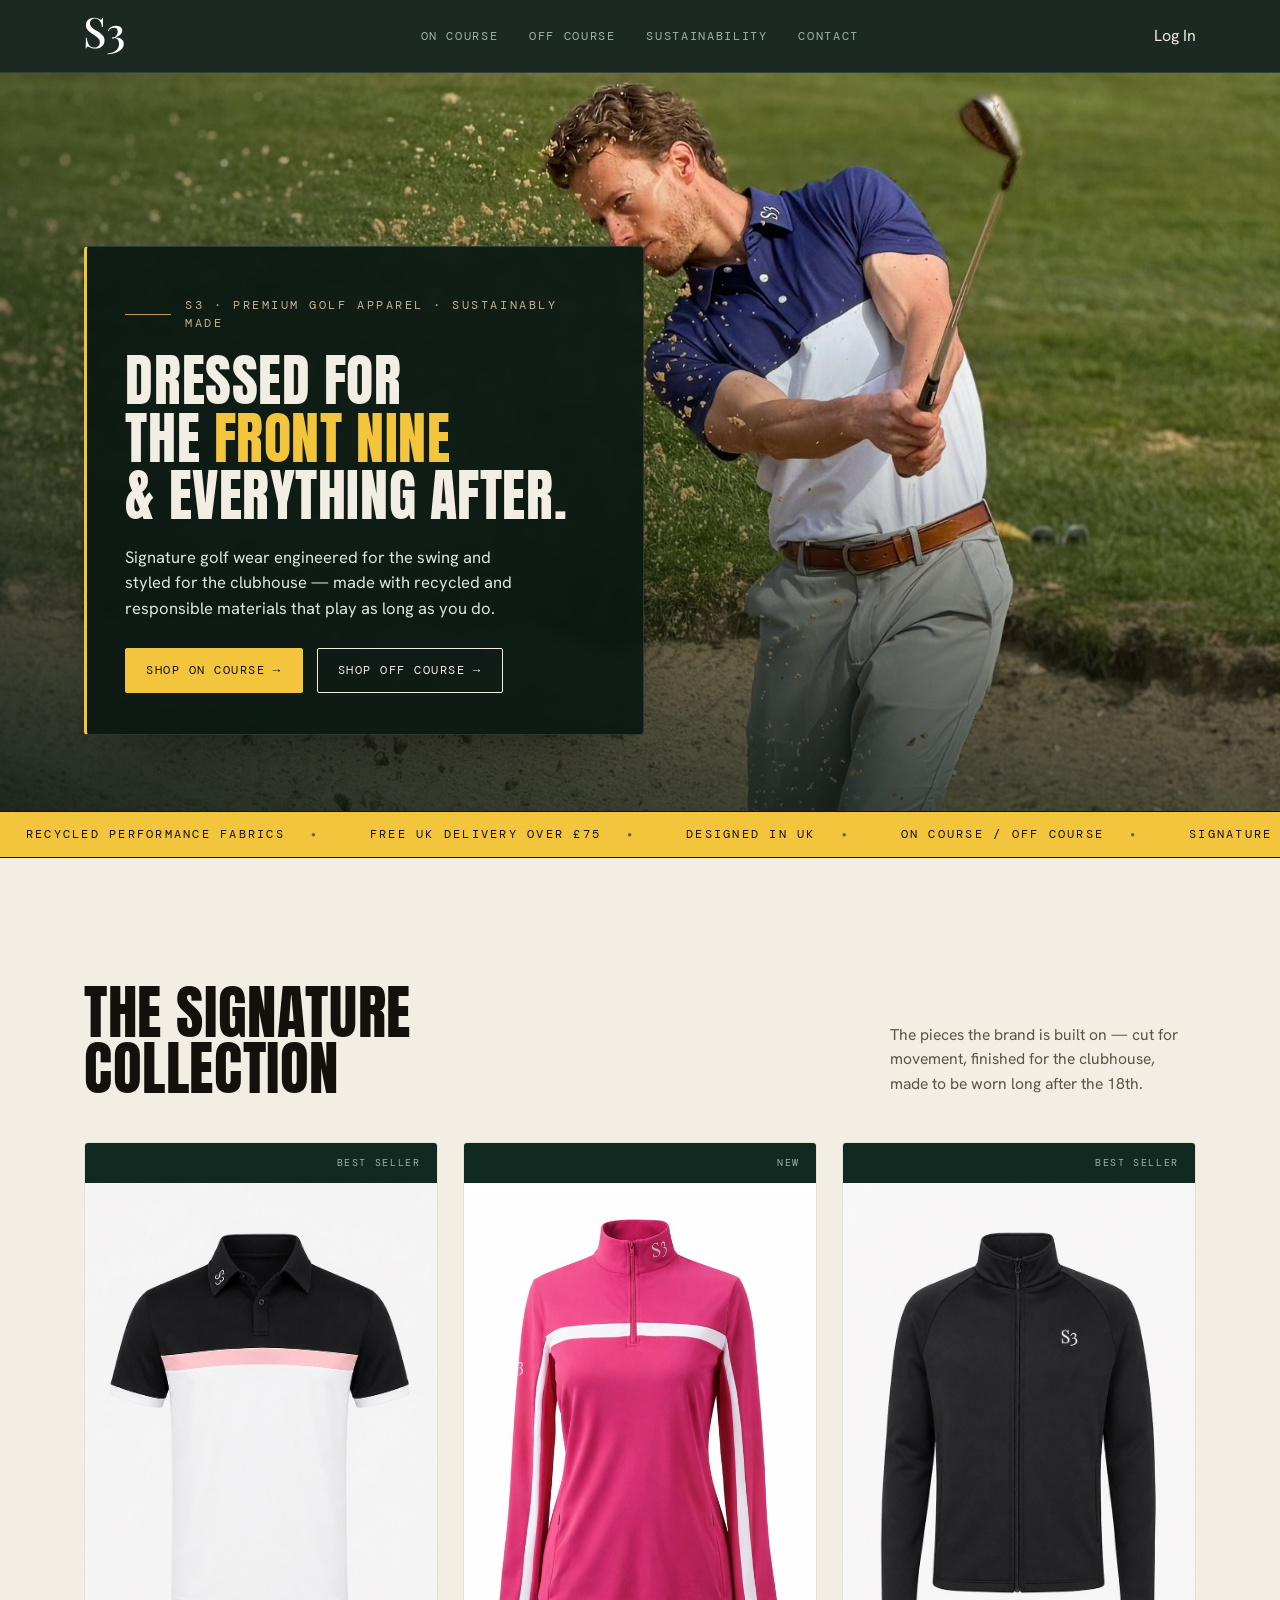
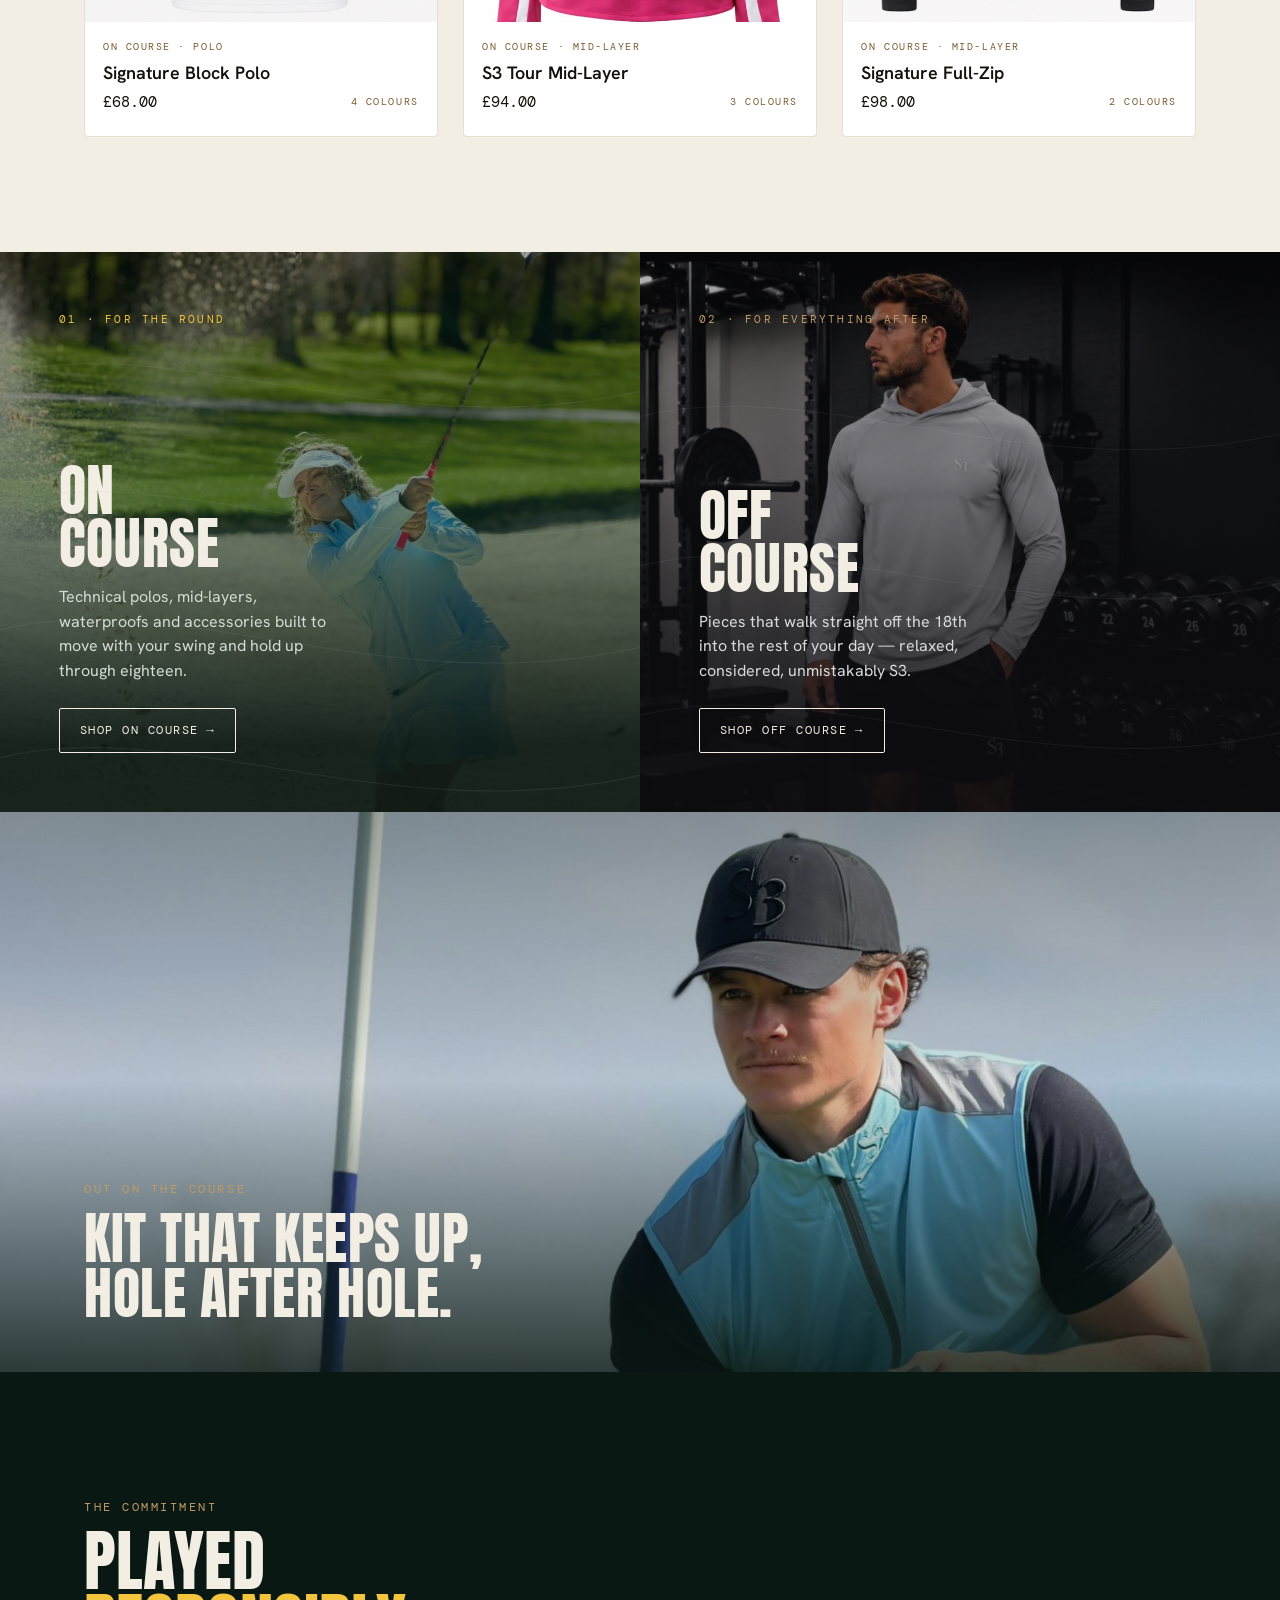
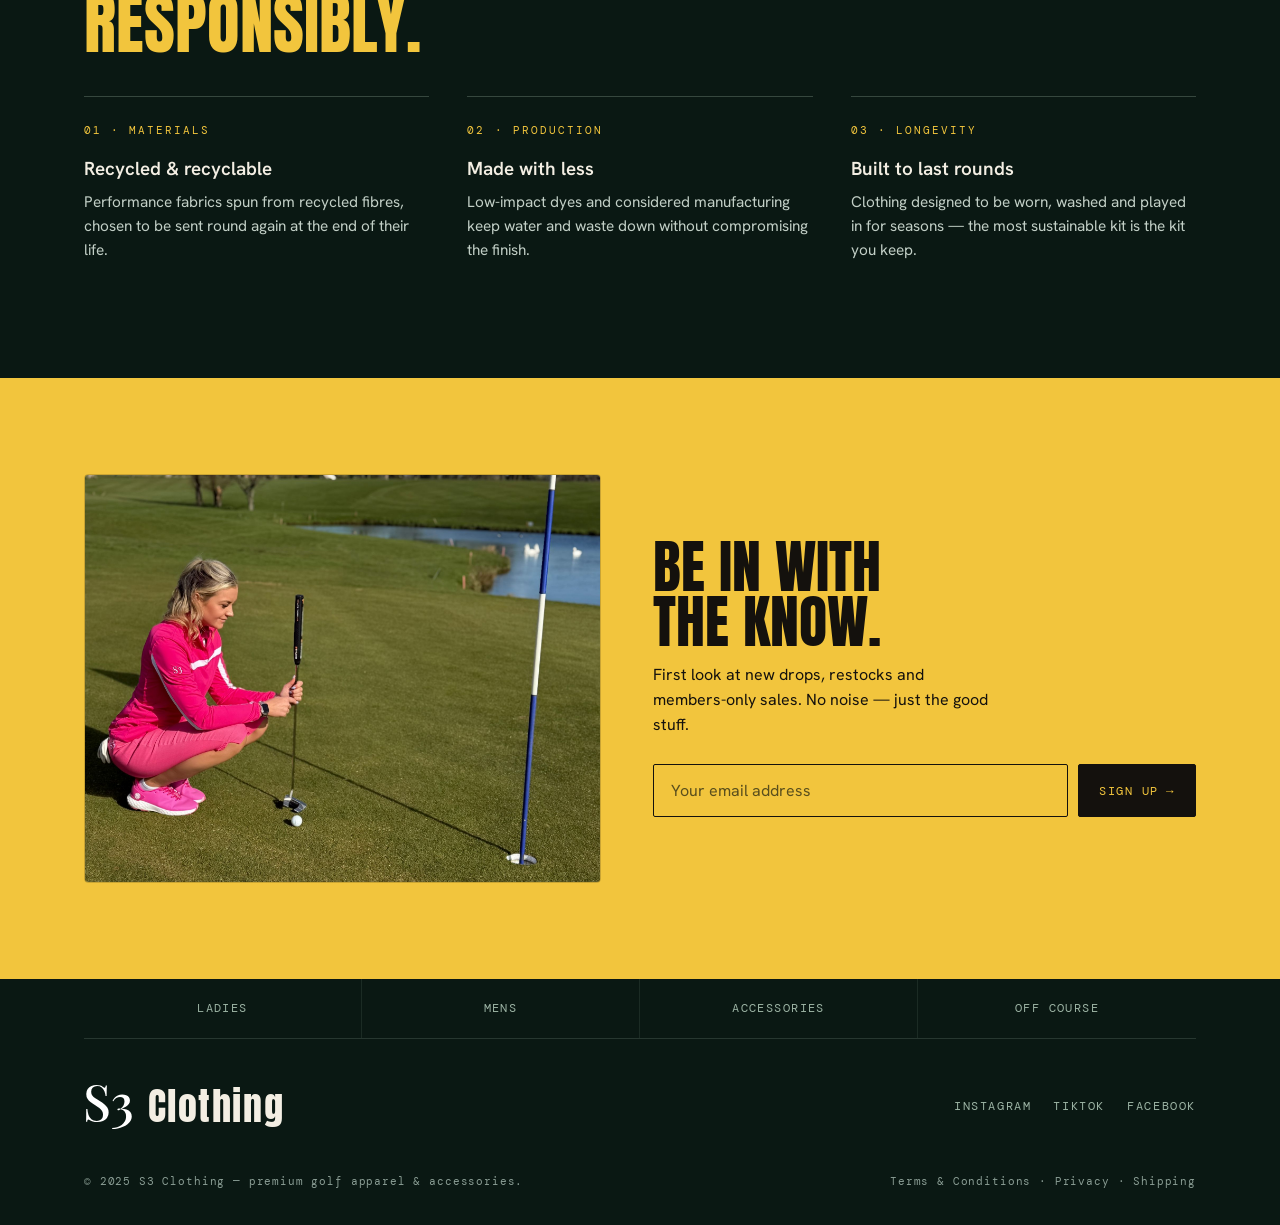
==== index.html @ 09ed32b2 "Footer: remove scorecard labels, keep nav links uniform Co-Authored-By: Claude Opus 4.8 (1M context)" ====
<!doctype html>
<html lang="en">
  <head>
    <meta charset="UTF-8" />
    <meta name="viewport" content="width=device-width, initial-scale=1.0" />
    <meta name="robots" content="noindex, nofollow" /><!-- preview build — keep out of search results -->
    <title>
      S3 Clothing — Golf apparel for the front nine and everything after
    </title>
    <meta
      name="description"
      content="S3 Clothing: premium, sustainably made golf apparel and accessories. Engineered for the swing, styled for the clubhouse."
    />
    <link rel="preconnect" href="https://fonts.googleapis.com" />
    <link rel="preconnect" href="https://fonts.gstatic.com" crossorigin />
    <link
      href="https://fonts.googleapis.com/css2?family=Anton&family=Hanken+Grotesk:ital,wght@0,400;0,500;0,600;0,700;1,400&family=DM+Mono:wght@400;500&display=swap"
      rel="stylesheet"
    />
    <style>
      :root {
        --pine: #102a22;
        --pine-900: #0a1813;
        --pine-700: #16382d;
        --bone: #f3eee3;
        --bone-d: #e7dfcd;
        --sand: #c29a63;
        --sand-d: #a87f4c;
        --sand-text: #7a5a30; /* AA-legible brown for small text on light backgrounds */
        --flag: #f2c53d;
        --ink: #14110d;
        --sage: #9cb3a4;

        --maxw: 1240px;
        --gut: clamp(20px, 5vw, 72px);

        --f-display: "Anton", system-ui, sans-serif;
        --f-body: "Hanken Grotesk", system-ui, sans-serif;
        --f-mono: "DM Mono", ui-monospace, monospace;
      }

      * {
        box-sizing: border-box;
      }
      html {
        scroll-behavior: smooth;
      }
      body {
        margin: 0;
        font-family: var(--f-body);
        background: var(--bone);
        color: var(--ink);
        -webkit-font-smoothing: antialiased;
        line-height: 1.55;
      }
      a {
        color: inherit;
        text-decoration: none;
      }
      img {
        max-width: 100%;
        display: block;
      }
      h1,
      h2,
      h3 {
        margin: 0;
        font-weight: 400;
      }

      .wrap {
        max-width: var(--maxw);
        margin-inline: auto;
        padding-inline: var(--gut);
      }

      .eyebrow {
        font-family: var(--f-mono);
        font-size: 0.72rem;
        letter-spacing: 0.22em;
        text-transform: uppercase;
      }

      /* ---- buttons ---- */
      .btn {
        display: inline-flex;
        align-items: center;
        gap: 0.6em;
        font-family: var(--f-mono);
        font-size: 0.78rem;
        letter-spacing: 0.12em;
        text-transform: uppercase;
        padding: 0.95em 1.6em;
        border: 1.5px solid currentColor;
        border-radius: 2px;
        transition:
          transform 0.25s ease,
          background 0.25s ease,
          color 0.25s ease;
        cursor: pointer;
        background: transparent;
      }
      .btn .arw {
        transition: transform 0.25s ease;
      }
      .btn:hover .arw {
        transform: translateX(4px);
      }
      .btn-solid {
        background: var(--flag);
        color: var(--ink);
        border-color: var(--flag);
      }
      .btn-solid:hover {
        transform: translateY(-2px);
        background: #ffd450;
      }
      .btn-line:hover {
        transform: translateY(-2px);
        background: var(--bone);
        color: var(--pine);
      }
      .btn-line-d:hover {
        transform: translateY(-2px);
        background: var(--ink);
        color: var(--bone);
      }

      :focus-visible {
        outline: 2px solid var(--flag);
        outline-offset: 3px;
      }

      /* ================= NAV ================= */
      header.nav {
        position: sticky;
        top: 0;
        z-index: 50;
        background: rgba(10, 24, 19, 0.92);
        backdrop-filter: blur(8px);
        border-bottom: 1px solid rgba(156, 179, 164, 0.18);
        color: var(--bone);
      }
      .nav-inner {
        display: flex;
        align-items: center;
        justify-content: space-between;
        height: 72px;
      }
      .brand {
        display: inline-flex;
        align-items: center;
        line-height: 1;
      }
      /* S3 logo mark — both glyphs share one colour via currentColor */
      .brand-logo {
        height: 40px;
        width: auto;
        display: block;
        color: #fff;
      }
      .nav-links {
        display: flex;
        align-items: center;
        gap: clamp(18px, 2.4vw, 38px);
      }
      .nav-links a {
        font-family: var(--f-mono);
        font-size: 0.74rem;
        letter-spacing: 0.14em;
        text-transform: uppercase;
        color: var(--sage);
        transition: color 0.2s ease;
        position: relative;
        padding-block: 4px;
      }
      .nav-links a:hover {
        color: var(--bone);
      }
      .nav-links a::after {
        content: "";
        position: absolute;
        left: 0;
        bottom: -2px;
        height: 1.5px;
        width: 0;
        background: var(--flag);
        transition: width 0.25s ease;
      }
      .nav-links a:hover::after {
        width: 100%;
      }
      .nav-cta {
        color: var(--bone);
      }
      .menu-btn {
        display: none;
        background: none;
        border: 0;
        color: var(--bone);
        font-family: var(--f-mono);
        font-size: 0.74rem;
        letter-spacing: 0.14em;
        text-transform: uppercase;
        cursor: pointer;
      }

      /* ================= HERO ================= */
      .hero {
        position: relative;
        background: var(--pine);
        color: var(--bone);
        overflow: hidden;
      }

      /* photo stage — caps at 1440px and centres; pine background letterboxes beyond that */
      .hero-stage {
        position: relative;
        min-height: clamp(540px, 82vh, 760px);
        display: flex;
        max-width: 1440px;
        margin-inline: auto;
      }
      /* Focal point is pinned on the golfer's FACE so it stays visible at every screen size.
     object-fit:cover always keeps the object-position point in view, and the text card is
     bottom-anchored so it never covers the face up top.
     ▸ MONTHLY: when you swap the photo, move these two numbers onto the new subject's face
       — 1st = horizontal, 2nd = vertical (lower it for more headroom, raise it to drop the framing). */
      .hero-photo {
        position: absolute;
        inset: 0;
        width: 100%;
        height: 100%;
        object-fit: cover;
        object-position: 48% 16%;
      }
      @media (max-width: 780px) {
        .hero-photo {
          object-position: 48% 15%;
        }
      }
      /* smart overlay — seats the card & deepens the lower-left, leaves the rest of the photo natural */
      .hero-scrim {
        position: absolute;
        inset: 0;
        pointer-events: none;
        background:
          linear-gradient(
            to top right,
            rgba(10, 24, 19, 0.8) 0%,
            rgba(10, 24, 19, 0.32) 44%,
            rgba(10, 24, 19, 0) 72%
          ),
          linear-gradient(
            to top,
            rgba(10, 24, 19, 0.55),
            rgba(10, 24, 19, 0) 46%
          );
      }
      .hero-stage-wrap {
        position: relative;
        z-index: 1;
        width: 100%;
        max-width: var(--maxw);
        margin-inline: auto;
        padding-inline: var(--gut);
        padding-block: clamp(40px, 6vw, 76px);
        display: flex;
        align-items: flex-end;
      }
      /* on screens wider than 1440, let the card track out toward the image's left edge */
      @media (min-width: 1441px) {
        .hero-stage-wrap {
          max-width: none;
        }
      }

      /* solid text card — contrast guaranteed no matter the photo */
      .hero-card {
        max-width: 560px;
        width: 100%;
        background: rgba(10, 24, 19, 0.92);
        backdrop-filter: blur(6px);
        border: 1px solid rgba(156, 179, 164, 0.2);
        border-left: 3px solid var(--flag);
        border-radius: 4px;
        box-shadow: 0 30px 70px -36px rgba(0, 0, 0, 0.72);
        padding: clamp(26px, 3vw, 40px) clamp(24px, 3vw, 42px)
          clamp(28px, 3.2vw, 44px);
        animation: fade 0.8s ease 0.2s both;
      }

      .hero-eyebrow {
        color: #c2b48f;
        display: flex;
        align-items: center;
        gap: 14px;
        margin-bottom: 20px;
      }
      .hero-eyebrow .dash {
        height: 1px;
        width: 46px;
        background: var(--sand);
        display: inline-block;
      }

      .hero h1 {
        font-family: var(--f-display);
        font-size: clamp(2.3rem, 4.4vw, 3.6rem);
        line-height: 1.02;
        letter-spacing: 0.01em;
        text-transform: uppercase;
        max-width: 16ch;
        animation: rise-fade 0.8s cubic-bezier(0.2, 0.8, 0.2, 1) 0.15s both;
      }
      .hero h1 .accent {
        color: var(--flag);
      }
      .hero h1 .line {
        display: block;
      } /* forced line breaks; wraps safely at any length */
      @keyframes rise-fade {
        from {
          opacity: 0;
          transform: translateY(16px);
        }
        to {
          opacity: 1;
          transform: none;
        }
      }

      .hero-sub {
        max-width: 46ch;
        margin: 20px 0 26px;
        color: #dde5de;
        font-size: 1.04rem;
        animation: fade 0.8s ease 0.5s both;
      }
      .hero-actions {
        display: flex;
        flex-wrap: wrap;
        gap: 14px;
        animation: fade 0.8s ease 0.65s both;
      }
      @keyframes fade {
        from {
          opacity: 0;
          transform: translateY(10px);
        }
        to {
          opacity: 1;
          transform: none;
        }
      }

      /* "Read more" toggle — desktop hides it and always shows the full content */
      .hero-toggle {
        display: none;
      }

      @media (max-width: 780px) {
        /* compact card: title only, with a tap-to-expand toggle so the photo stays visible */
        .hero-toggle {
          display: inline-flex;
          align-items: center;
          gap: 0.55em;
          margin-top: 18px;
          font-family: var(--f-mono);
          font-size: 0.74rem;
          letter-spacing: 0.12em;
          text-transform: uppercase;
          color: var(--flag);
          background: none;
          border: 0;
          padding: 6px 0;
          cursor: pointer;
        }
        .hero-toggle .chev {
          font-size: 1.25em;
          line-height: 1;
          transition: transform 0.3s ease;
        }
        .hero-toggle[aria-expanded="true"] .chev {
          transform: rotate(45deg);
        }
        .hero-more {
          display: grid;
          grid-template-rows: 0fr;
          visibility: hidden;
          transition:
            grid-template-rows 0.42s ease,
            visibility 0.42s;
        }
        .hero-more-inner {
          overflow: hidden;
        }
        .hero-card.is-open .hero-more {
          grid-template-rows: 1fr;
          visibility: visible;
        }
        .hero-sub {
          margin-top: 18px;
        }
      }

      /* scorecard band sits on solid pine below the photo */
      .hero-score {
        padding-bottom: clamp(12px, 2vw, 26px);
      }
      .hero-score .scorecard {
        margin-top: 0;
      }

      /* scorecard strip */
      .scorecard {
        margin-top: clamp(48px, 7vw, 86px);
        border-top: 1px solid rgba(156, 179, 164, 0.28);
        display: grid;
        grid-template-columns: auto repeat(6, 1fr);
        font-family: var(--f-mono);
        animation: fade 0.8s ease 0.8s both;
      }
      .scorecard .cell {
        padding: 18px 8px 22px;
        border-right: 1px solid rgba(156, 179, 164, 0.16);
        text-align: center;
      }
      .scorecard .cell:last-child {
        border-right: 0;
      }
      .scorecard .hd {
        text-align: left;
        display: flex;
        flex-direction: column;
        justify-content: center;
        padding-left: 0;
        align-items: flex-start;
        gap: 4px;
        border-right: 1px solid rgba(156, 179, 164, 0.28);
      }
      .scorecard .hd .k {
        font-size: 0.62rem;
        letter-spacing: 0.2em;
        color: var(--sage);
        text-transform: uppercase;
      }
      .scorecard .hole {
        font-size: 1.5rem;
        color: var(--flag);
        line-height: 1;
      }
      .scorecard .lbl {
        font-size: 0.6rem;
        letter-spacing: 0.18em;
        color: var(--sage);
        text-transform: uppercase;
        margin-top: 9px;
      }
      .scorecard .val {
        font-size: 0.82rem;
        color: #cdd9d0;
        margin-top: 3px;
      }

      /* ================= MARQUEE ================= */
      .ticker {
        background: var(--flag);
        color: var(--ink);
        overflow: hidden;
        border-block: 1px solid var(--ink);
      }
      .ticker-track {
        display: flex;
        gap: 0;
        white-space: nowrap;
        animation: scroll 28s linear infinite;
      }
      .ticker-track span {
        font-family: var(--f-mono);
        font-size: 0.78rem;
        letter-spacing: 0.18em;
        text-transform: uppercase;
        padding: 13px 26px;
        display: inline-flex;
        align-items: center;
        gap: 26px;
      }
      .ticker-track span::after {
        content: "●";
        font-size: 0.5rem;
        opacity: 0.55;
      }
      @keyframes scroll {
        to {
          transform: translateX(-50%);
        }
      }

      /* ================= COLLECTION ================= */
      .section {
        padding-block: clamp(64px, 9vw, 120px);
      }
      .sec-head {
        display: flex;
        align-items: flex-end;
        justify-content: space-between;
        gap: 24px;
        flex-wrap: wrap;
        margin-bottom: 46px;
      }
      .sec-head .eyebrow {
        color: var(--sand-text);
      }
      .sec-head h2 {
        font-family: var(--f-display);
        text-transform: uppercase;
        font-size: clamp(2.1rem, 5vw, 3.7rem);
        line-height: 0.95;
        letter-spacing: 0.01em;
        margin-top: 10px;
      }
      .sec-head p {
        max-width: 34ch;
        color: #5b5345;
        margin: 0;
        font-size: 0.98rem;
      }

      .grid3 {
        display: grid;
        grid-template-columns: repeat(3, 1fr);
        gap: clamp(16px, 2vw, 26px);
      }

      .card {
        background: #fff;
        border: 1px solid var(--bone-d);
        border-radius: 4px;
        overflow: hidden;
        display: flex;
        flex-direction: column;
        transition:
          transform 0.3s ease,
          box-shadow 0.3s ease;
      }
      .card:hover {
        transform: translateY(-6px);
        box-shadow: 0 22px 50px -28px rgba(16, 42, 34, 0.55);
      }
      .card .scorecol {
        display: flex;
        align-items: center;
        justify-content: space-between;
        font-family: var(--f-mono);
        font-size: 0.64rem;
        letter-spacing: 0.16em;
        text-transform: uppercase;
        padding: 12px 16px;
        background: var(--pine);
        color: var(--sage);
      }
      .card .scorecol .hole {
        color: var(--flag);
        font-size: 0.86rem;
      }
      /* product image frame */
      .swatch {
        aspect-ratio: 4/5;
        position: relative;
        display: grid;
        place-items: center;
        overflow: hidden;
        background: #f4f2ec;
      }
      .swatch img {
        width: 100%;
        height: 100%;
        object-fit: cover;
        object-position: center top;
        transition: transform 0.4s ease;
      }
      .card:hover .swatch img {
        transform: scale(1.04);
      }
      .card .meta {
        padding: 18px 18px 22px;
        display: flex;
        flex-direction: column;
        gap: 4px;
      }
      .card .meta .name {
        font-size: 1.12rem;
        font-weight: 600;
      }
      .card .meta .line {
        display: flex;
        align-items: center;
        justify-content: space-between;
      }
      .card .meta .price {
        font-family: var(--f-mono);
        font-size: 0.92rem;
      }
      .card .meta .tag {
        font-family: var(--f-mono);
        font-size: 0.6rem;
        letter-spacing: 0.16em;
        text-transform: uppercase;
        color: var(--sand-text);
      }

      /* ================= SPLIT ================= */
      .split-wrap {
        background: var(--pine-900);
      } /* full-width letterbox beyond 1440 */
      .split {
        display: grid;
        grid-template-columns: 1fr 1fr;
        min-height: clamp(420px, 52vw, 560px);
        max-width: 1440px;
        margin-inline: auto;
      }
      .split .half {
        position: relative;
        padding: clamp(34px, 4.6vw, 64px);
        display: flex;
        flex-direction: column;
        justify-content: flex-end;
        overflow: hidden;
        color: var(--bone);
        transition: flex 0.4s ease;
      }
      .half-on {
        background:
          linear-gradient(
            to top,
            rgba(10, 24, 19, 0.94) 12%,
            rgba(16, 56, 45, 0.55) 55%,
            rgba(10, 24, 19, 0.4) 100%
          ),
          url("PHOTO-2026-06-15-13-34-40 4.jpg") center 25% / cover no-repeat;
      }
      .half-on .topo2 {
        position: absolute;
        inset: 0;
        opacity: 0.22;
      }
      .half-off {
        color: var(--bone);
        background:
          linear-gradient(
            to top,
            rgba(13, 13, 16, 0.92) 10%,
            rgba(20, 21, 25, 0.5) 55%,
            rgba(20, 21, 25, 0.3) 100%
          ),
          url("PHOTO-2026-06-18-12-50-43.jpg") center 18% / cover no-repeat;
      }
      .half-off .topo2 {
        position: absolute;
        inset: 0;
        opacity: 0.14;
      }
      .half .num {
        font-family: var(--f-mono);
        font-size: 0.7rem;
        letter-spacing: 0.2em;
        text-transform: uppercase;
        margin-bottom: auto;
      }
      .half-on .num {
        color: var(--flag);
      }
      .half-off .num {
        color: var(--sand);
      }
      .half h3 {
        font-family: var(--f-display);
        text-transform: uppercase;
        font-size: clamp(2.2rem, 4.4vw, 3.6rem);
        line-height: 0.95;
        margin-bottom: 14px;
        letter-spacing: 0.01em;
      }
      .half p {
        max-width: 32ch;
        margin: 0 0 24px;
        font-size: 1rem;
      }
      .half-on p {
        color: #d3ddd5;
      }
      .half-off p {
        color: #d9dade;
      }
      .half .btn-line {
        align-self: flex-start;
      }

      /* ================= IMAGE BAND ================= */
      .band {
        position: relative;
        background: var(--pine-900);
      } /* full-width letterbox beyond 1440 */
      .band-stage {
        position: relative;
        max-width: 1440px;
        margin-inline: auto;
        height: clamp(360px, 46vw, 560px);
        overflow: hidden;
      }
      /* focal point pinned on the golfer's face so it stays in view as the band crops.
     ▸ MONTHLY: if you swap this photo, move these numbers onto the new subject's face. */
      .band img {
        width: 100%;
        height: 100%;
        object-fit: cover;
        object-position: 58% 20%;
      }
      .band-stage::after {
        content: "";
        position: absolute;
        inset: 0;
        background: linear-gradient(
          to top,
          rgba(10, 24, 19, 0.82),
          rgba(10, 24, 19, 0.12) 52%,
          rgba(10, 24, 19, 0.4)
        );
      }
      .band-cap {
        position: absolute;
        left: 0;
        right: 0;
        bottom: 0;
        padding-bottom: clamp(28px, 4vw, 58px);
        color: var(--bone);
        z-index: 1;
      }
      .band-cap .eyebrow {
        color: var(--sand);
      }
      .band-cap .band-line {
        font-family: var(--f-display);
        text-transform: uppercase;
        font-size: clamp(1.9rem, 4.6vw, 3.5rem);
        line-height: 0.98;
        letter-spacing: 0.01em;
        margin: 12px 0 0;
        max-width: 18ch;
      }

      /* ================= SUSTAINABILITY ================= */
      .sustain {
        background: var(--pine-900);
        color: var(--bone);
      }
      .sustain .wrap {
        padding-block: clamp(64px, 9vw, 116px);
      }
      .sustain .eyebrow {
        color: var(--sand);
      }
      .sustain h2 {
        font-family: var(--f-display);
        text-transform: uppercase;
        font-size: clamp(2.2rem, 5.4vw, 4.2rem);
        line-height: 0.95;
        margin: 12px 0 40px;
        max-width: 16ch;
      }
      .sustain h2 em {
        font-style: normal;
        color: var(--flag);
      }
      .pillars {
        display: grid;
        grid-template-columns: repeat(3, 1fr);
        gap: clamp(20px, 3vw, 44px);
      }
      .pillar {
        border-top: 1px solid rgba(156, 179, 164, 0.3);
        padding-top: 20px;
      }
      .pillar .k {
        font-family: var(--f-mono);
        font-size: 0.7rem;
        letter-spacing: 0.18em;
        text-transform: uppercase;
        color: var(--flag);
      }
      .pillar h4 {
        font-size: 1.18rem;
        margin: 12px 0 8px;
        font-weight: 600;
      }
      .pillar p {
        margin: 0;
        color: #c2cfc6;
        font-size: 0.96rem;
      }

      /* ================= NEWSLETTER ================= */
      .news {
        background: var(--flag);
        color: var(--ink);
      }
      .news .wrap {
        padding-block: clamp(56px, 8vw, 96px);
        display: grid;
        grid-template-columns: 1fr 1.05fr;
        gap: clamp(28px, 4vw, 56px);
        align-items: stretch;
      }
      .news-media {
        align-self: stretch;
        border-radius: 4px;
        overflow: hidden;
        min-height: clamp(280px, 32vw, 440px);
        border: 1px solid rgba(20, 17, 13, 0.18);
      }
      .news-media img {
        width: 100%;
        height: 100%;
        object-fit: cover;
        object-position: center 42%;
      }
      .news-content {
        display: flex;
        flex-direction: column;
        justify-content: center;
      }
      .news h2 {
        font-family: var(--f-display);
        text-transform: uppercase;
        font-size: clamp(2rem, 5vw, 3.6rem);
        line-height: 0.95;
      }
      .news p {
        margin: 14px 0 0;
        max-width: 38ch;
        font-size: 1rem;
      }
      .news-form {
        display: flex;
        gap: 10px;
        flex-wrap: wrap;
        margin-top: 26px;
      }
      .news-form input {
        flex: 1 1 220px;
        background: transparent;
        border: 1.5px solid var(--ink);
        border-radius: 2px;
        padding: 0.95em 1.1em;
        font-family: var(--f-body);
        font-size: 1rem;
        color: var(--ink);
      }
      .news-form input::placeholder {
        color: #5a4f1d;
      }
      .news-form .btn-solid {
        background: var(--ink);
        color: var(--flag);
        border-color: var(--ink);
      }
      .news-form .btn-solid:hover {
        background: var(--pine);
      }

      /* ================= FOOTER ================= */
      footer {
        background: var(--pine-900);
        color: var(--sage);
      }
      .foot-score {
        display: grid;
        grid-template-columns: repeat(4, 1fr);
        font-family: var(--f-mono);
        border-bottom: 1px solid rgba(156, 179, 164, 0.2);
      }
      .foot-score .c {
        padding: 20px 14px;
        border-right: 1px solid rgba(156, 179, 164, 0.12);
        text-align: center;
        font-size: 0.74rem;
        letter-spacing: 0.12em;
        text-transform: uppercase;
      }
      .foot-score .c a {
        color: var(--sage);
        transition: color 0.2s;
      }
      .foot-score .c a:hover {
        color: var(--bone);
      }
      .foot-score .c:last-child {
        border-right: 0;
      }
      .foot-main {
        display: flex;
        align-items: center;
        justify-content: space-between;
        gap: 24px;
        flex-wrap: wrap;
        padding-block: 38px;
      }
      .foot-brand {
        display: inline-flex;
        align-items: center;
        gap: 14px;
        font-family: var(--f-display);
        font-size: 2.4rem;
        color: var(--bone);
        letter-spacing: 0.04em;
      }
      .foot-logo {
        height: 48px;
        width: auto;
        display: block;
        color: #fff;
      }
      .foot-social {
        display: flex;
        gap: 22px;
      }
      .foot-social a {
        font-family: var(--f-mono);
        font-size: 0.72rem;
        letter-spacing: 0.14em;
        text-transform: uppercase;
      }
      .foot-social a:hover {
        color: var(--bone);
      }
      .foot-fine {
        padding-bottom: 34px;
        font-family: var(--f-mono);
        font-size: 0.66rem;
        letter-spacing: 0.08em;
        color: #8a9d94;
        display: flex;
        justify-content: space-between;
        gap: 16px;
        flex-wrap: wrap;
      }

      /* ================= RESPONSIVE ================= */
      @media (max-width: 900px) {
        .nav-links {
          display: none;
        }
        .menu-btn {
          display: block;
        }
        .grid3 {
          grid-template-columns: 1fr 1fr;
        }
        .split {
          grid-template-columns: 1fr;
        }
        .pillars {
          grid-template-columns: 1fr;
        }
        .news .wrap {
          grid-template-columns: 1fr;
        }
        .scorecard {
          grid-template-columns: auto repeat(3, 1fr);
        }
        .scorecard .cell:nth-child(n + 5) {
          display: none;
        }
      }
      @media (max-width: 560px) {
        .grid3 {
          grid-template-columns: 1fr;
        }
        .sec-head {
          align-items: flex-start;
        }
        .foot-score {
          grid-template-columns: 1fr 1fr;
        }
        .foot-score .c {
          border-right: 0;
          border-bottom: 1px solid rgba(156, 179, 164, 0.12);
          text-align: left;
        }
        .foot-score .c:last-child {
          text-align: left;
        }
      }

      @media (prefers-reduced-motion: reduce) {
        * {
          animation: none !important;
          transition: none !important;
          scroll-behavior: auto;
        }
        .hero h1 .line span {
          transform: none;
        }
      }
    </style>
  </head>
  <body>
    <!-- ============ NAV ============ -->
    <header class="nav">
      <div class="wrap nav-inner">
        <a class="brand" href="#" aria-label="S3 Clothing home">
          <svg
            class="brand-logo"
            viewBox="20.2 -759.6 986 950.6"
            role="img"
            aria-label="S3"
            xmlns="http://www.w3.org/2000/svg"
          >
            <g fill="currentColor">
              <path
                d="m265.20056152-719.60003662q53.00018311 0 81.00030518 11.80001831 28.00012207 11.80001831 49.0001831 25.80001831 12 7 19.5 10.5 7.5 3.5 14.5 3.5 10 0 14.5-11 4.5-11 7.5-33h23q-1 17.80004883-2.5 42.20010376-1.5 24.40005493-2 64.40014648-.5 40.00009156-.5 105.40023804h-23q-3.2000122-49.40008545-21.90005493-95.0001831-18.70004272-45.60009766-53.80007934-74.8001709-35.10003662-29.20007324-90.2999878-29.20007324-51.19989013 0-84.59982299 30.39990234-33.39993286 30.39990234-33.39993286 80.99981689 0 43.39990235 21.99993896 73.09985352 21.99993896 29.69995117 60.49993896 55.1000061 38.5 25.40005493 87.10021973 56.60025025 50.59991455 31.79998779 90.29986572 63.19998169 39.69995118 31.39999389 62.89993287 69.6000061 23.19998168 38.20001221 23.19998168 92.40002441 0 64.60003662-30.70010376 107.00006104-30.70010375 42.40002441-81.50027465 63.50003052-50.8001709 21.1000061-111.80035401 21.1000061-56.0001831 0-88.90029907-12-32.90011597-12-56.10018921-25-22-14-34-14-10 0-14.5 11-4.5 11-7.5 33h-23q2-22.00006104 2.5-51.70013428.5-29.70007324 1-77.5001831.5-47.80010987.5-120.80029297h23q4 62.00012207 22.5 115.80023193 18.5 53.80010987 57 86.50018311 38.5 32.70007324 102.5 32.70007324 33.80004883 0 62.70001221-13.09997559 28.89996338-13.09997558 47.09991455-41.09988403 18.19995117-27.99990845 18.19995117-71.79971313 0-41.20001221-19.3999939-71.90002442-19.39999389-30.70001221-53.89996337-57.40002441-34.49996949-26.70001221-80.69992066-54.70001221-47-29.60003662-88-60.00006103-41-30.40002442-65.5-70.00003052-24.5-39.60000611-24.5-95.3999939 0-60.40008545 28.20010376-99.50012207 28.20010376-39.10003662 74.00027466-57.90005493 45.8001709-18.80001831 97.800354-18.80001831z"
              />
              <path
                d="m777.20159912-529.80004883q44.40014649 0 79.00027466 13.60000611 34.60012817 13.6000061 54.30020142 39.1000061 19.70007324 25.5 19.70007324 61.70001221 0 38.59997558-22.60006714 71.29998779-22.60006714 32.70001221-60.40029907 56.50003052-37.80023194 23.80001831-84.00073243 37.19998169 54.00042725-.20007325 100.00067139 16.39993286 46.00024414 16.6000061 74.50033569 50.20004272 28.50009156 33.60003662 28.50009156 85.60003662 0 46-22.60006714 84.60000611-22.60006714 38.6000061-61.8001709 69.1000061-39.20010376 30.5-89.50024414 52-50.30014038 21.5-105.30029297 32.5-55.00015259 11-108.80032349 11v-18.60003662q49.59991456-1.20001221 98.39990235-16.6000061 48.79998779-15.3999939 88.70001221-44.2999878 39.90002441-28.89999389 63.90005493-71.69998169 24.00003051-42.79998779 24.00003051-97.79998779 0-59-28.29998779-97.29998779-28.29998779-38.2999878-77.29998779-42.2999878-15 6.20001221-26.80001831 10.80001831-11.80001831 4.60000611-21.80007935 4.60000611-8.2000122 0-12.50003052-3.3999939-4.30001831-3.39999389-4.30001831-10.20004272 0-9.80004883 8.60003663-14.80004883 8.60003662-5 19.40008544-5 8 0 16.5 1.3999939 8.5 1.39999389 18.5 2.39999389 41.60003663-30.59997558 59.30001832-67.09991455 17.69998168-36.49993896 17.69998168-73.49987793 0-46.39996338-23.6000061-67.89996338-23.6000061-21.5-64.00003052-21.5-40.39996338 0-74.79995727 21.19995117-34.3999939 21.19995118-57.3999939 64.19982911l-17.20001221-8.40002442q16.00006104-33 40.90011597-61.5 24.90005493-28.5 62.00015259-46 37.10009766-17.5 89.10028076-17.5z"
              />
            </g>
          </svg>
        </a>
        <nav class="nav-links" aria-label="Primary">
          <a href="#collection">On Course</a>
          <a href="#split">Off Course</a>
          <a href="#sustain">Sustainability</a>
          <a href="#contact">Contact</a>
        </nav>
        <a class="nav-cta nav-links" href="#" style="display: flex; gap: 0"
          >Log&nbsp;In</a
        >
        <button class="menu-btn" aria-label="Open menu">Menu</button>
      </div>
    </header>

    <!-- ============ HERO ============ -->
    <section class="hero">
      <div class="hero-stage">
        <!-- ▸ MONTHLY: hero image — swap the src + update the alt text to match the new photo -->
        <img
          class="hero-photo"
          src="PHOTO-2026-06-15-13-34-41%206.jpg"
          alt="Golfer in an S3 polo playing out of a greenside bunker, sand spraying"
          fetchpriority="high"
        />
        <div class="hero-scrim" aria-hidden="true"></div>

        <div class="hero-stage-wrap">
          <div class="hero-card">
            <!-- ▸ MONTHLY: hero headline — edit the eyebrow, the three title lines, and the sub-copy -->
            <p class="eyebrow hero-eyebrow">
              <span class="dash"></span>S3 · Premium golf apparel · Sustainably
              made
            </p>
            <h1>
              <span class="line"><span>Dressed for</span></span>
              <span class="line"
                ><span
                  >the <span class="accent">front&nbsp;nine</span></span
                ></span
              >
              <span class="line"><span>&amp; everything after.</span></span>
            </h1>
            <!-- toggle shows on mobile only; desktop always shows the full content below -->
            <button
              class="hero-toggle"
              type="button"
              aria-expanded="false"
              aria-controls="hero-more"
            >
              <span class="label">Read more</span
              ><span class="chev" aria-hidden="true">+</span>
            </button>
            <div class="hero-more" id="hero-more">
              <div class="hero-more-inner">
                <p class="hero-sub">
                  Signature golf wear engineered for the swing and styled for
                  the clubhouse — made with recycled and responsible materials
                  that play as long as you do.
                </p>
                <div class="hero-actions">
                  <a class="btn btn-solid" href="#collection"
                    >Shop on course <span class="arw">→</span></a
                  >
                  <a class="btn btn-line" href="#split"
                    >Shop off course <span class="arw">→</span></a
                  >
                </div>
              </div>
            </div>
          </div>
        </div>
      </div>

      <!-- scorecard strip 
  <div class="wrap hero-score">
    <div class="scorecard" role="presentation">
      <div class="cell hd">
        <span class="k">The Round</span>
        <span class="k" style="color:var(--bone);font-size:.78rem;letter-spacing:.1em;">Holes 01–18</span>
      </div>
      <div class="cell"><div class="hole">01</div><div class="lbl">Polos</div><div class="val">PAR · 4</div></div>
      <div class="cell"><div class="hole">02</div><div class="lbl">Mid-layers</div><div class="val">PAR · 3</div></div>
      <div class="cell"><div class="hole">03</div><div class="lbl">Shirts</div><div class="val">PAR · 5</div></div>
      <div class="cell"><div class="hole">04</div><div class="lbl">Trousers</div><div class="val">PAR · 4</div></div>
      <div class="cell"><div class="hole">05</div><div class="lbl">Knitwear</div><div class="val">PAR · 4</div></div>
      <div class="cell"><div class="hole">06</div><div class="lbl">Accessories</div><div class="val">PAR · 3</div></div>
    </div>
  </div> -->
    </section>

    <!-- ============ TICKER ============ -->
    <div class="ticker" aria-hidden="true">
      <div class="ticker-track">
        <span>Recycled performance fabrics</span
        ><span>Free UK delivery over £75</span> <span>Designed in UK</span
        ><span>On course / Off course</span>
        <span>Signature collection</span>
        <span>Recycled performance fabrics</span
        ><span>Free UK delivery over £75</span> <span>Designed in Britain</span
        ><span>On course / Off course</span> <span>Low-impact dyes</span
        ><span>Signature collection</span>
      </div>
    </div>

    <!-- ============ COLLECTION ============ -->
    <section class="section wrap" id="collection">
      <div class="sec-head">
        <div>
          <!-- <p class="eyebrow">The card · Front three</p> -->
          <h2>The signature<br />collection</h2>
        </div>
        <p>
          The pieces the brand is built on — cut for movement, finished for the
          clubhouse, made to be worn long after the 18th.
        </p>
      </div>

      <div class="grid3">
        <!-- card 1 -->
        <article class="card">
          <div class="scorecol">
            <span class="hole"></span><span>Best seller</span>
          </div>
          <div class="swatch">
            <img
              src="fad824_236eeeb7fd4743568e5cbca667edcc9c~mv2.png"
              alt="S3 colour-block polo in black and white with a pink chest stripe"
              loading="lazy"
            />
          </div>
          <div class="meta">
            <span class="tag">On course · Polo</span>
            <div class="line">
              <span class="name">Signature Block Polo</span>
            </div>
            <div class="line">
              <span class="price">£68.00</span
              ><span class="tag">4 colours</span>
            </div>
          </div>
        </article>
        <!-- card 2 -->
        <article class="card">
          <div class="scorecol"><span class="hole"></span><span>New</span></div>
          <div class="swatch">
            <img
              src="fad824_696bb5dae61844c9bb1b9315016b4593~mv2.png"
              alt="S3 women's tour quarter-zip mid-layer in pink with white side stripes"
              loading="lazy"
            />
          </div>
          <div class="meta">
            <span class="tag">On course · Mid-layer</span>
            <div class="line"><span class="name">S3 Tour Mid-Layer</span></div>
            <div class="line">
              <span class="price">£94.00</span
              ><span class="tag">3 colours</span>
            </div>
          </div>
        </article>
        <!-- card 3 -->
        <article class="card">
          <div class="scorecol">
            <span class="hole"></span><span>Best seller</span>
          </div>
          <div class="swatch">
            <img
              src="fad824_a6884e0d89e9421d86b187391539938e~mv2.png"
              alt="S3 men's full-zip mid-layer jacket in black with embroidered chest logo"
              loading="lazy"
            />
          </div>
          <div class="meta">
            <span class="tag">On course · Mid-layer</span>
            <div class="line"><span class="name">Signature Full-Zip</span></div>
            <div class="line">
              <span class="price">£98.00</span
              ><span class="tag">2 colours</span>
            </div>
          </div>
        </article>
      </div>
    </section>

    <!-- ============ SPLIT ============ -->
    <section class="split-wrap" id="split">
      <div class="split">
        <div class="half half-on">
          <svg
            class="topo2"
            viewBox="0 0 600 600"
            preserveAspectRatio="xMidYMid slice"
            aria-hidden="true"
          >
            <g fill="none" stroke="#9cb3a4" stroke-width="1" opacity=".5">
              <path d="M-20,120 C160,60 380,200 640,120" />
              <path d="M-20,240 C160,180 380,320 640,240" />
              <path d="M-20,360 C160,300 380,440 640,360" />
              <path d="M-20,480 C160,420 380,560 640,480" />
            </g>
          </svg>
          <span class="num">01 · For the round</span>
          <h3>On<br />course</h3>
          <p>
            Technical polos, mid-layers, waterproofs and accessories built to
            move with your swing and hold up through eighteen.
          </p>
          <a class="btn btn-line" href="#"
            >Shop on course <span class="arw">→</span></a
          >
        </div>
        <div class="half half-off">
          <svg
            class="topo2"
            viewBox="0 0 600 600"
            preserveAspectRatio="xMidYMid slice"
            aria-hidden="true"
          >
            <g fill="none" stroke="#c2c7cf" stroke-width="1" opacity=".5">
              <path d="M-20,160 C160,100 380,240 640,160" />
              <path d="M-20,300 C160,240 380,380 640,300" />
              <path d="M-20,440 C160,380 380,520 640,440" />
            </g>
          </svg>
          <span class="num">02 · For everything after</span>
          <h3>Off<br />course</h3>
          <p>
            Pieces that walk straight off the 18th into the rest of your day —
            relaxed, considered, unmistakably S3.
          </p>
          <a class="btn btn-line" href="#"
            >Shop off course <span class="arw">→</span></a
          >
        </div>
      </div>
    </section>

    <!-- ============ IMAGE BAND ============ -->
    <section class="band" aria-label="Out on the course">
      <div class="band-stage">
        <img
          src="PHOTO-2026-06-15-13-34-41%202.jpg"
          alt="S3 golfer crouched on the green placing a ball, open sky behind"
          loading="lazy"
        />
        <div class="wrap band-cap">
          <p class="eyebrow">Out on the course</p>
          <p class="band-line">Kit that keeps up,<br />hole after hole.</p>
        </div>
      </div>
    </section>

    <!-- ============ SUSTAINABILITY ============ -->
    <section class="sustain" id="sustain">
      <div class="wrap">
        <p class="eyebrow">The commitment</p>
        <h2>Played <em>responsibly.</em></h2>
        <div class="pillars">
          <div class="pillar">
            <span class="k">01 · Materials</span>
            <h4>Recycled &amp; recyclable</h4>
            <p>
              Performance fabrics spun from recycled fibres, chosen to be sent
              round again at the end of their life.
            </p>
          </div>
          <div class="pillar">
            <span class="k">02 · Production</span>
            <h4>Made with less</h4>
            <p>
              Low-impact dyes and considered manufacturing keep water and waste
              down without compromising the finish.
            </p>
          </div>
          <div class="pillar">
            <span class="k">03 · Longevity</span>
            <h4>Built to last rounds</h4>
            <p>
              Clothing designed to be worn, washed and played in for seasons —
              the most sustainable kit is the kit you keep.
            </p>
          </div>
        </div>
      </div>
    </section>

    <!-- ============ NEWSLETTER ============ -->
    <section class="news" id="contact">
      <div class="wrap">
        <div class="news-media">
          <img
            src="PHOTO-2026-06-15-13-34-40%202.jpg"
            alt="S3 golfer in pink lining up a putt beside the water"
            loading="lazy"
          />
        </div>
        <div class="news-content">
          <h2>Be in with<br />the know.</h2>
          <p>
            First look at new drops, restocks and members-only sales. No noise —
            just the good stuff.
          </p>
          <form class="news-form" onsubmit="return false;">
            <label for="email" style="position: absolute; left: -9999px"
              >Email address</label
            >
            <input
              id="email"
              type="email"
              placeholder="Your email address"
              autocomplete="email"
            />
            <button class="btn btn-solid" type="submit">
              Sign up <span class="arw">→</span>
            </button>
          </form>
        </div>
      </div>
    </section>

    <!-- ============ FOOTER ============ -->
    <footer>
      <div class="wrap">
        <div class="foot-score" role="presentation">
          <div class="c"><a href="#">Ladies</a></div>
          <div class="c"><a href="#">Mens</a></div>
          <div class="c"><a href="#">Accessories</a></div>
          <div class="c"><a href="#">Off course</a></div>
        </div>
        <div class="foot-main">
          <div class="foot-brand">
            <svg
              class="foot-logo"
              viewBox="20.2 -759.6 986 950.6"
              role="img"
              aria-label="S3"
              xmlns="http://www.w3.org/2000/svg"
            >
              <g fill="currentColor">
                <path
                  d="m265.20056152-719.60003662q53.00018311 0 81.00030518 11.80001831 28.00012207 11.80001831 49.0001831 25.80001831 12 7 19.5 10.5 7.5 3.5 14.5 3.5 10 0 14.5-11 4.5-11 7.5-33h23q-1 17.80004883-2.5 42.20010376-1.5 24.40005493-2 64.40014648-.5 40.00009156-.5 105.40023804h-23q-3.2000122-49.40008545-21.90005493-95.0001831-18.70004272-45.60009766-53.80007934-74.8001709-35.10003662-29.20007324-90.2999878-29.20007324-51.19989013 0-84.59982299 30.39990234-33.39993286 30.39990234-33.39993286 80.99981689 0 43.39990235 21.99993896 73.09985352 21.99993896 29.69995117 60.49993896 55.1000061 38.5 25.40005493 87.10021973 56.60025025 50.59991455 31.79998779 90.29986572 63.19998169 39.69995118 31.39999389 62.89993287 69.6000061 23.19998168 38.20001221 23.19998168 92.40002441 0 64.60003662-30.70010376 107.00006104-30.70010375 42.40002441-81.50027465 63.50003052-50.8001709 21.1000061-111.80035401 21.1000061-56.0001831 0-88.90029907-12-32.90011597-12-56.10018921-25-22-14-34-14-10 0-14.5 11-4.5 11-7.5 33h-23q2-22.00006104 2.5-51.70013428.5-29.70007324 1-77.5001831.5-47.80010987.5-120.80029297h23q4 62.00012207 22.5 115.80023193 18.5 53.80010987 57 86.50018311 38.5 32.70007324 102.5 32.70007324 33.80004883 0 62.70001221-13.09997559 28.89996338-13.09997558 47.09991455-41.09988403 18.19995117-27.99990845 18.19995117-71.79971313 0-41.20001221-19.3999939-71.90002442-19.39999389-30.70001221-53.89996337-57.40002441-34.49996949-26.70001221-80.69992066-54.70001221-47-29.60003662-88-60.00006103-41-30.40002442-65.5-70.00003052-24.5-39.60000611-24.5-95.3999939 0-60.40008545 28.20010376-99.50012207 28.20010376-39.10003662 74.00027466-57.90005493 45.8001709-18.80001831 97.800354-18.80001831z"
                />
                <path
                  d="m777.20159912-529.80004883q44.40014649 0 79.00027466 13.60000611 34.60012817 13.6000061 54.30020142 39.1000061 19.70007324 25.5 19.70007324 61.70001221 0 38.59997558-22.60006714 71.29998779-22.60006714 32.70001221-60.40029907 56.50003052-37.80023194 23.80001831-84.00073243 37.19998169 54.00042725-.20007325 100.00067139 16.39993286 46.00024414 16.6000061 74.50033569 50.20004272 28.50009156 33.60003662 28.50009156 85.60003662 0 46-22.60006714 84.60000611-22.60006714 38.6000061-61.8001709 69.1000061-39.20010376 30.5-89.50024414 52-50.30014038 21.5-105.30029297 32.5-55.00015259 11-108.80032349 11v-18.60003662q49.59991456-1.20001221 98.39990235-16.6000061 48.79998779-15.3999939 88.70001221-44.2999878 39.90002441-28.89999389 63.90005493-71.69998169 24.00003051-42.79998779 24.00003051-97.79998779 0-59-28.29998779-97.29998779-28.29998779-38.2999878-77.29998779-42.2999878-15 6.20001221-26.80001831 10.80001831-11.80001831 4.60000611-21.80007935 4.60000611-8.2000122 0-12.50003052-3.3999939-4.30001831-3.39999389-4.30001831-10.20004272 0-9.80004883 8.60003663-14.80004883 8.60003662-5 19.40008544-5 8 0 16.5 1.3999939 8.5 1.39999389 18.5 2.39999389 41.60003663-30.59997558 59.30001832-67.09991455 17.69998168-36.49993896 17.69998168-73.49987793 0-46.39996338-23.6000061-67.89996338-23.6000061-21.5-64.00003052-21.5-40.39996338 0-74.79995727 21.19995117-34.3999939 21.19995118-57.3999939 64.19982911l-17.20001221-8.40002442q16.00006104-33 40.90011597-61.5 24.90005493-28.5 62.00015259-46 37.10009766-17.5 89.10028076-17.5z"
                />
              </g>
            </svg>
            Clothing
          </div>
          <div class="foot-social">
            <a href="https://www.instagram.com/sweetspotstyles____/"
              >Instagram</a
            >
            <a href="https://www.tiktok.com/@sweet.spot.styles">TikTok</a>
            <a
              href="https://www.facebook.com/p/Sweet-Spot-Styles-61563006345222/"
              >Facebook</a
            >
          </div>
        </div>
        <div class="foot-fine">
          <span
            >© 2025 S3 Clothing — premium golf apparel &amp; accessories.</span
          >
          <span>Terms &amp; Conditions · Privacy · Shipping</span>
        </div>
      </div>
    </footer>

    <script>
      /* Mobile hero "Read more" toggle — expands the card to the full content */
      (function () {
        var card = document.querySelector(".hero-card");
        var btn = card && card.querySelector(".hero-toggle");
        if (!card || !btn) return;
        var label = btn.querySelector(".label");
        btn.addEventListener("click", function () {
          var open = card.classList.toggle("is-open");
          btn.setAttribute("aria-expanded", open ? "true" : "false");
          if (label) label.textContent = open ? "Show less" : "Read more";
        });
      })();
    </script>
  </body>
</html>
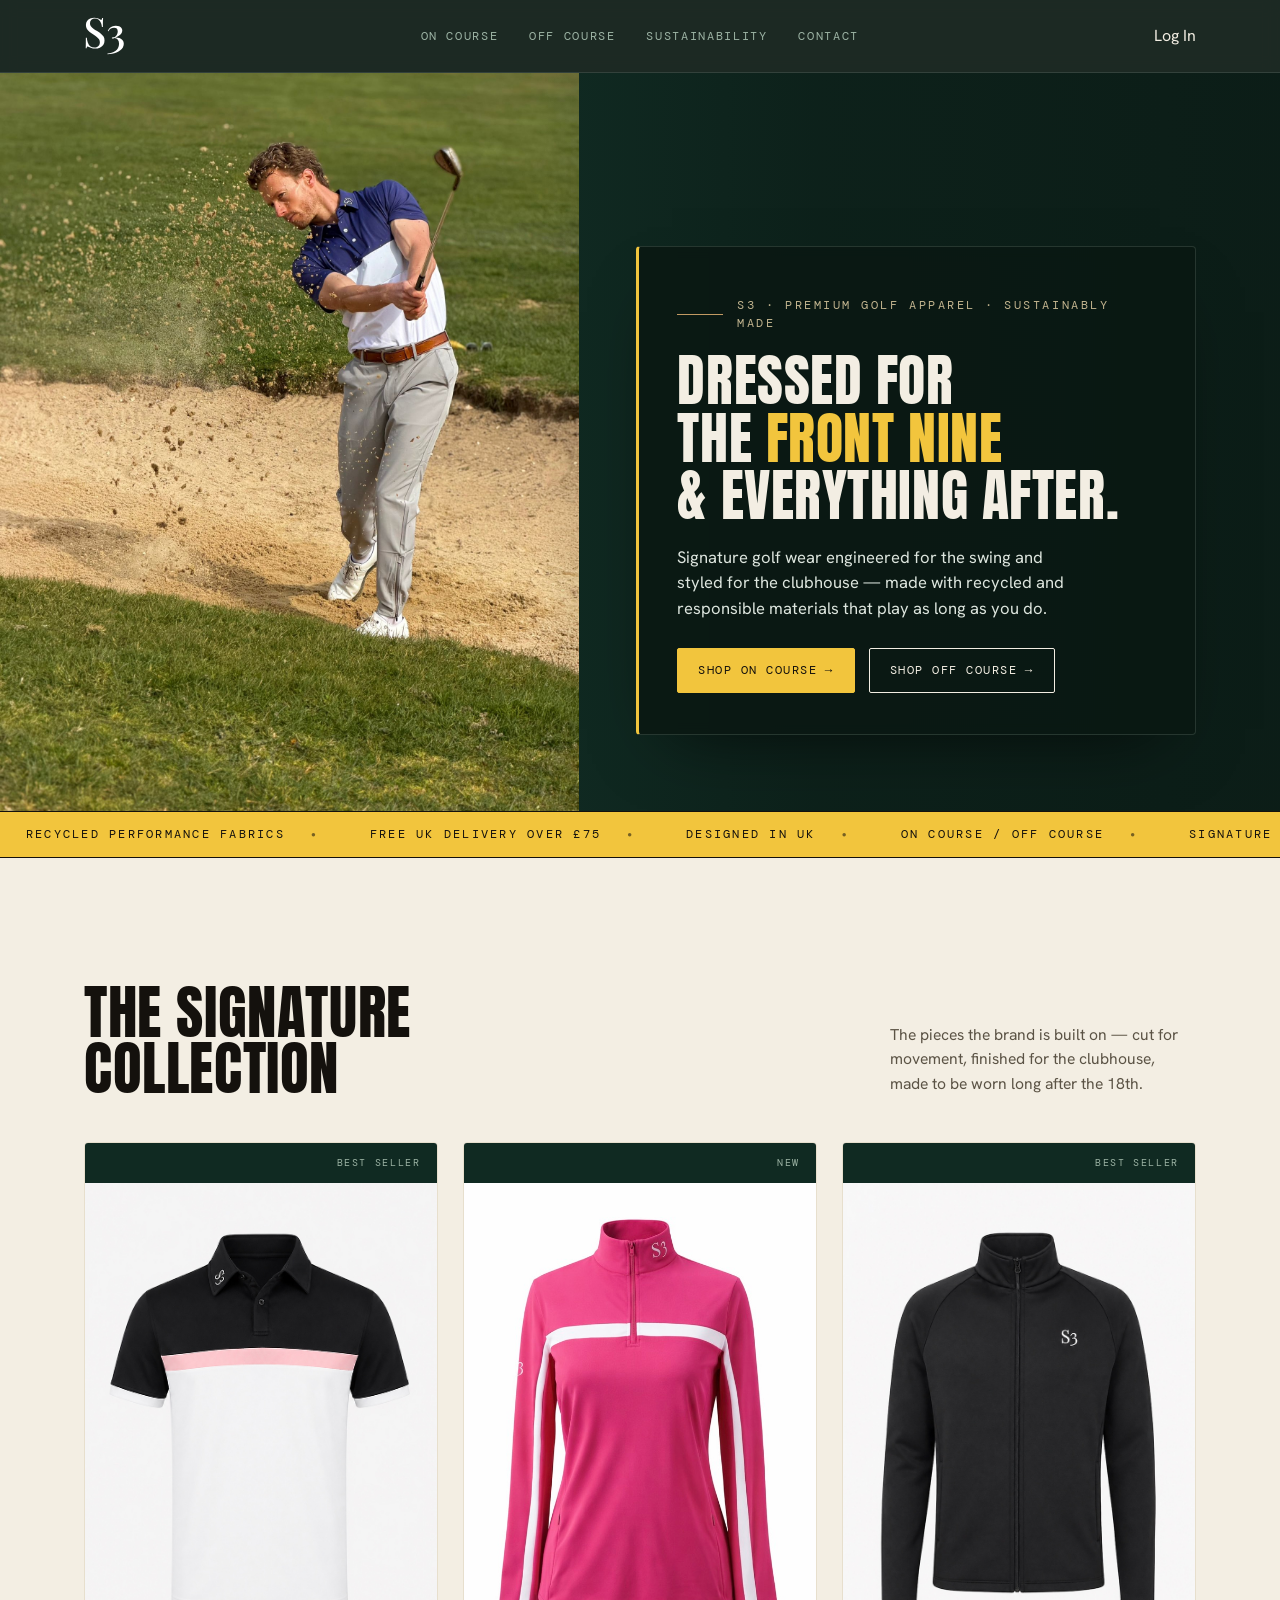
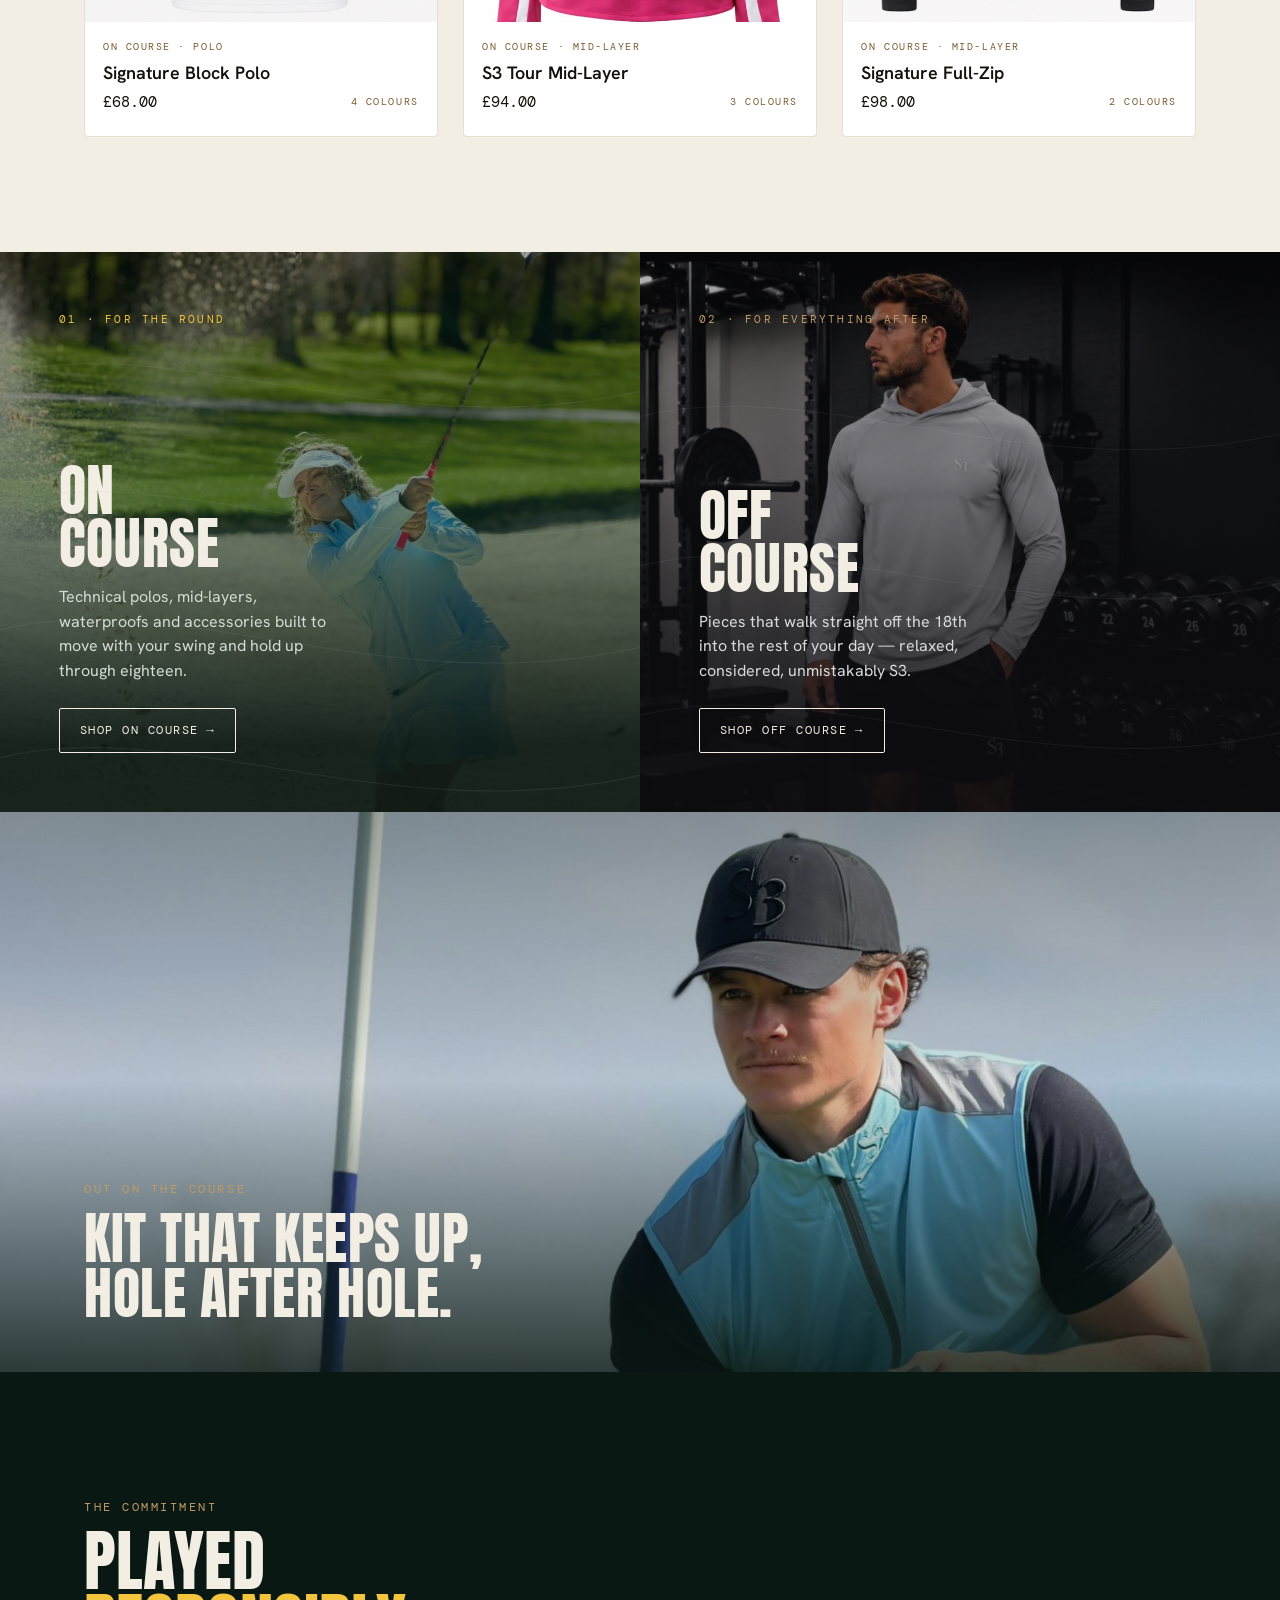
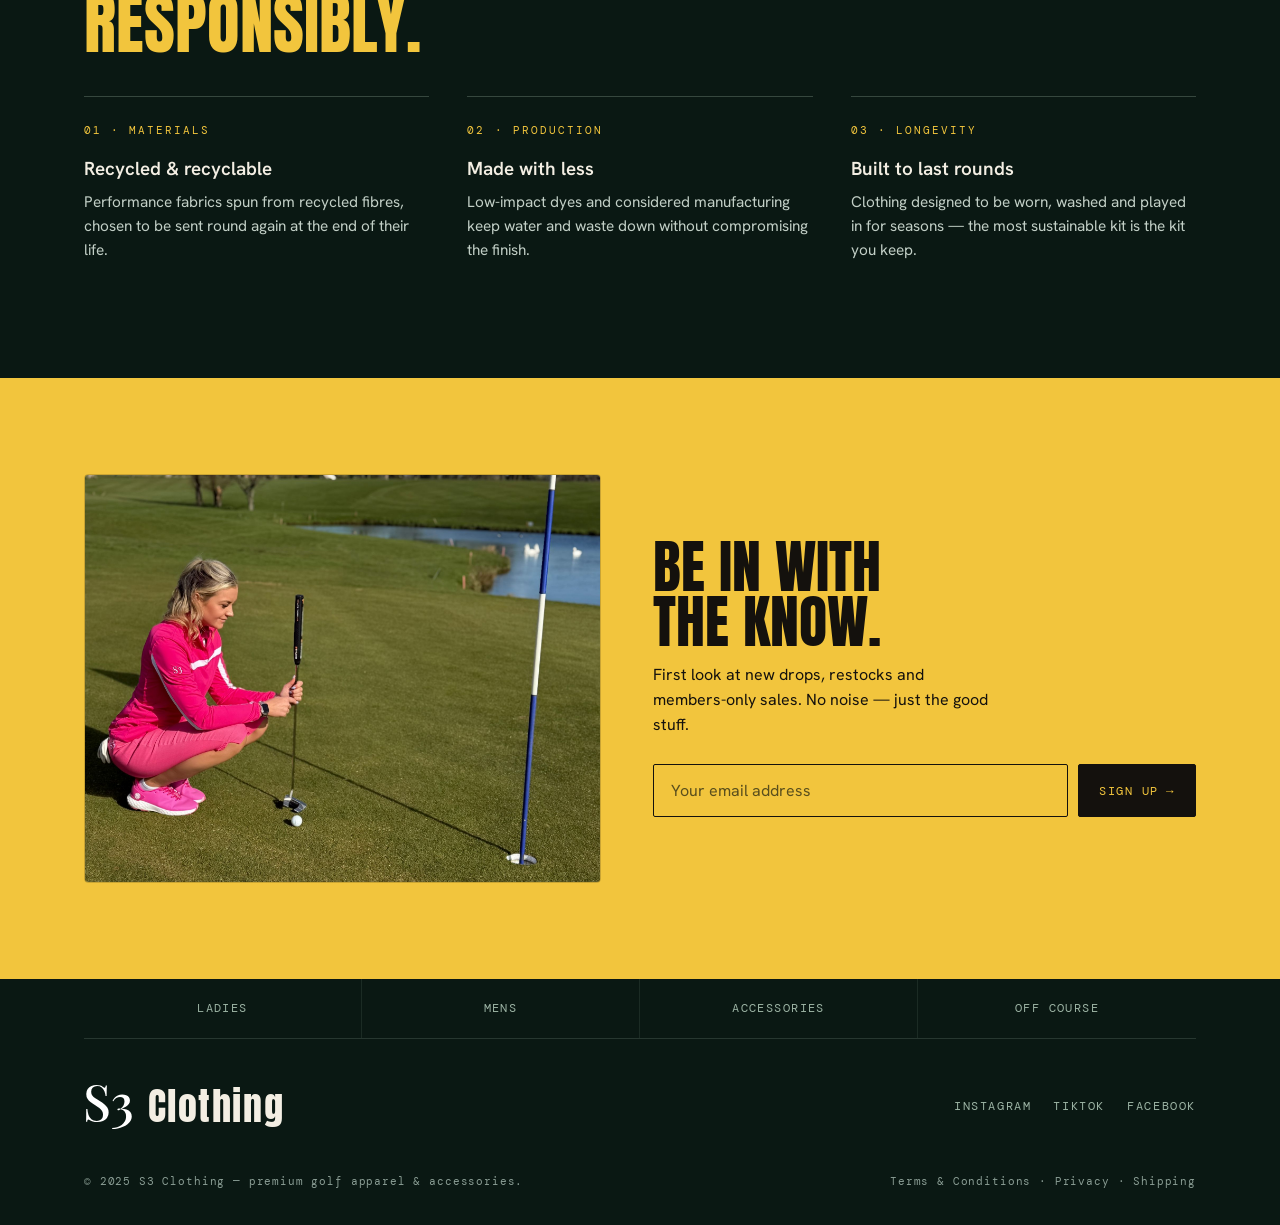
==== commit 7919d87c: "Desktop hero: show full golfer+club (contain, left), text card on the pine right Co-Authored-By: Cla" ====
--- a/index.html
+++ b/index.html
@@ -272,6 +272,26 @@
       @media (min-width: 1441px) {
         .hero-stage-wrap {
           max-width: none;
+        }
+      }
+
+      /* desktop: show the WHOLE photo (uncropped) pushed to the left; pine letterboxes
+         the right, and the text card sits on the pine so it never covers the golfer */
+      @media (min-width: 781px) {
+        .hero-photo {
+          object-fit: contain;
+          object-position: left bottom;
+        }
+        .hero-scrim {
+          background: linear-gradient(
+            to right,
+            rgba(10, 24, 19, 0) 42%,
+            rgba(10, 24, 19, 0.5) 64%,
+            rgba(10, 24, 19, 0.72) 100%
+          );
+        }
+        .hero-stage-wrap {
+          justify-content: flex-end;
         }
       }
 
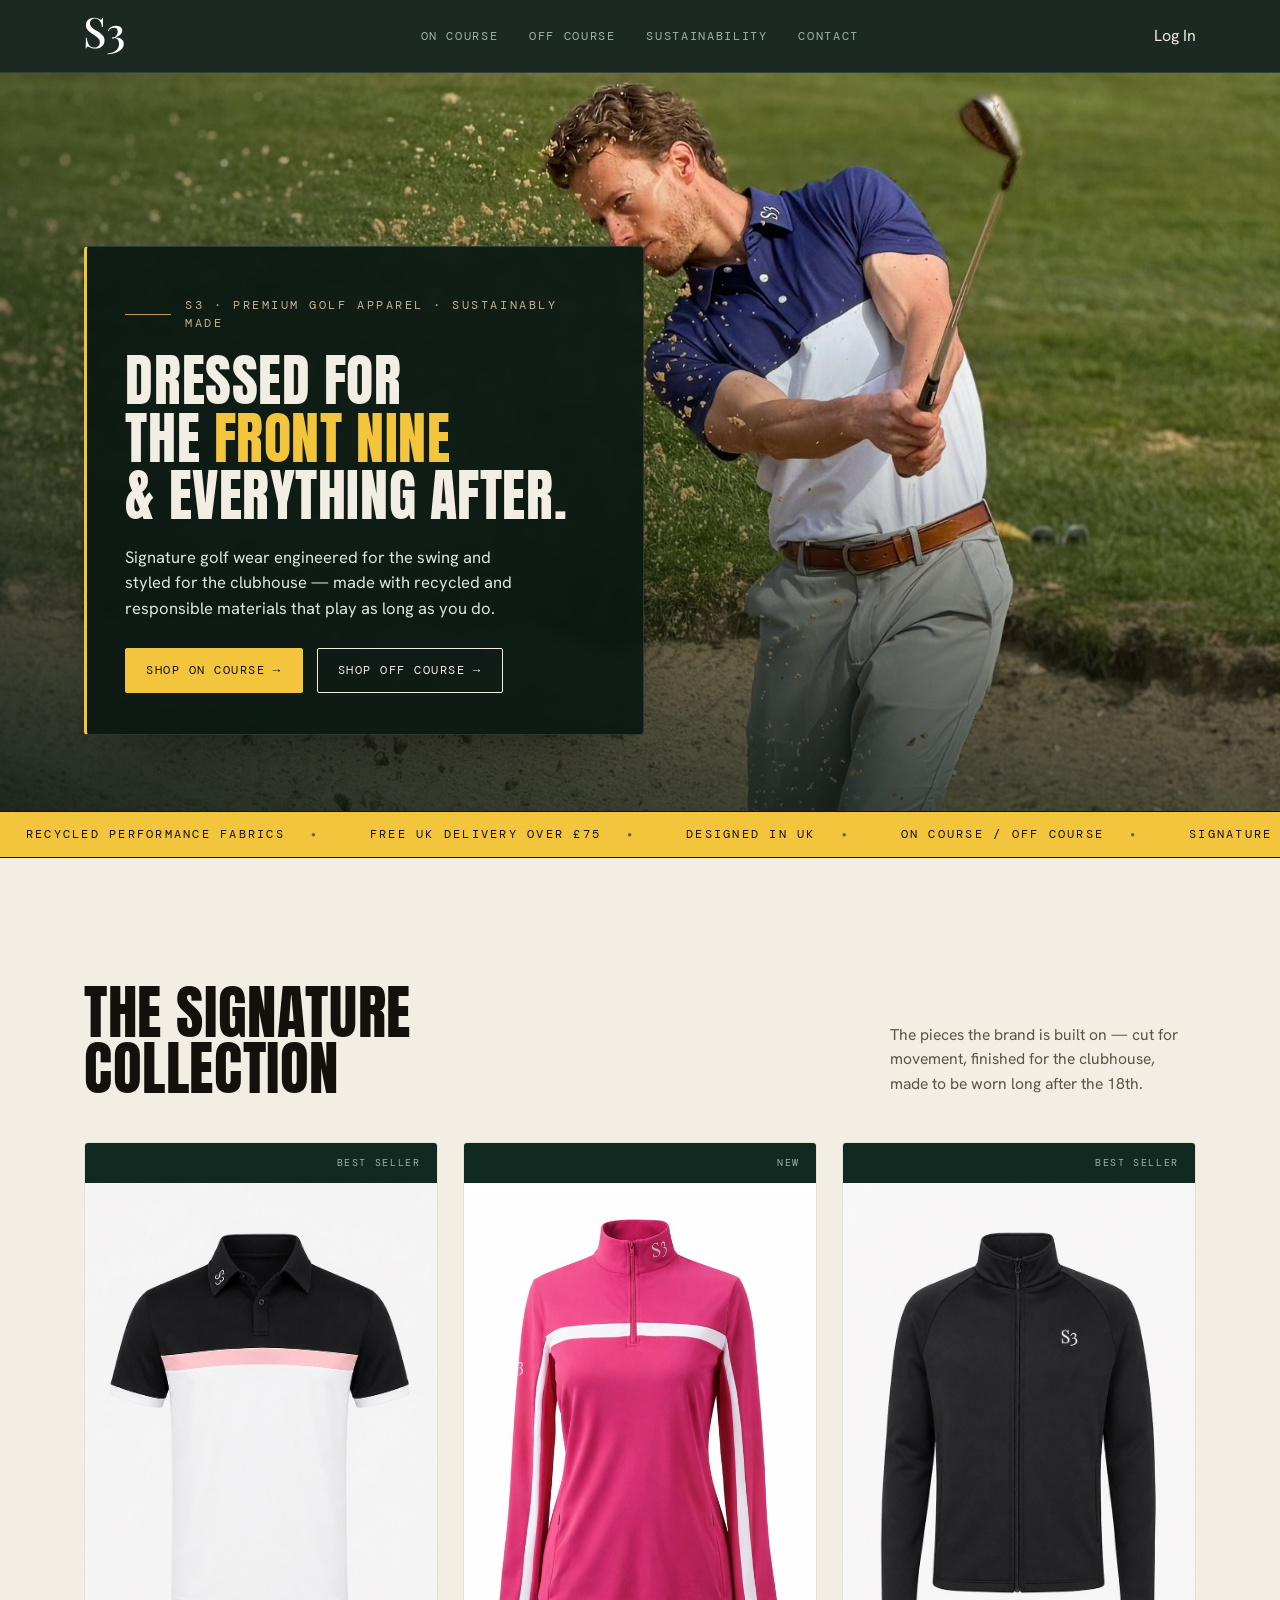
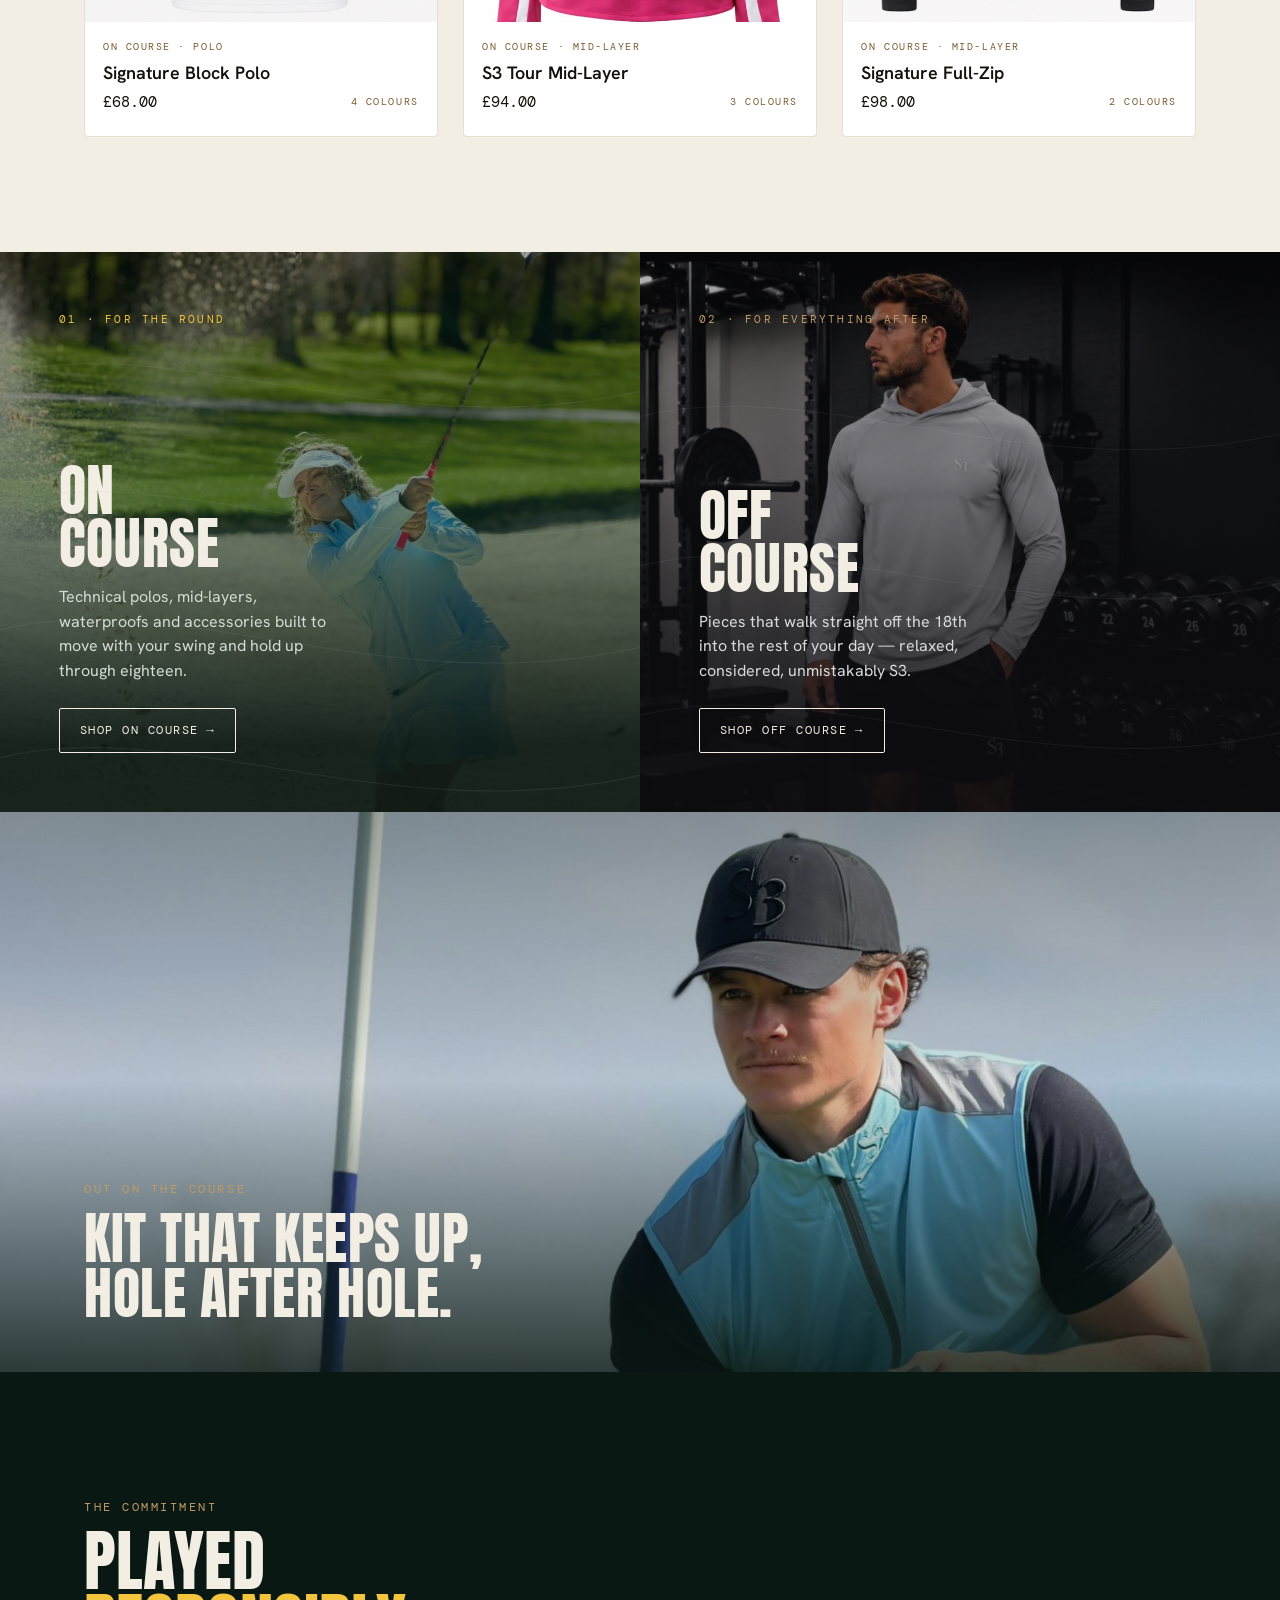
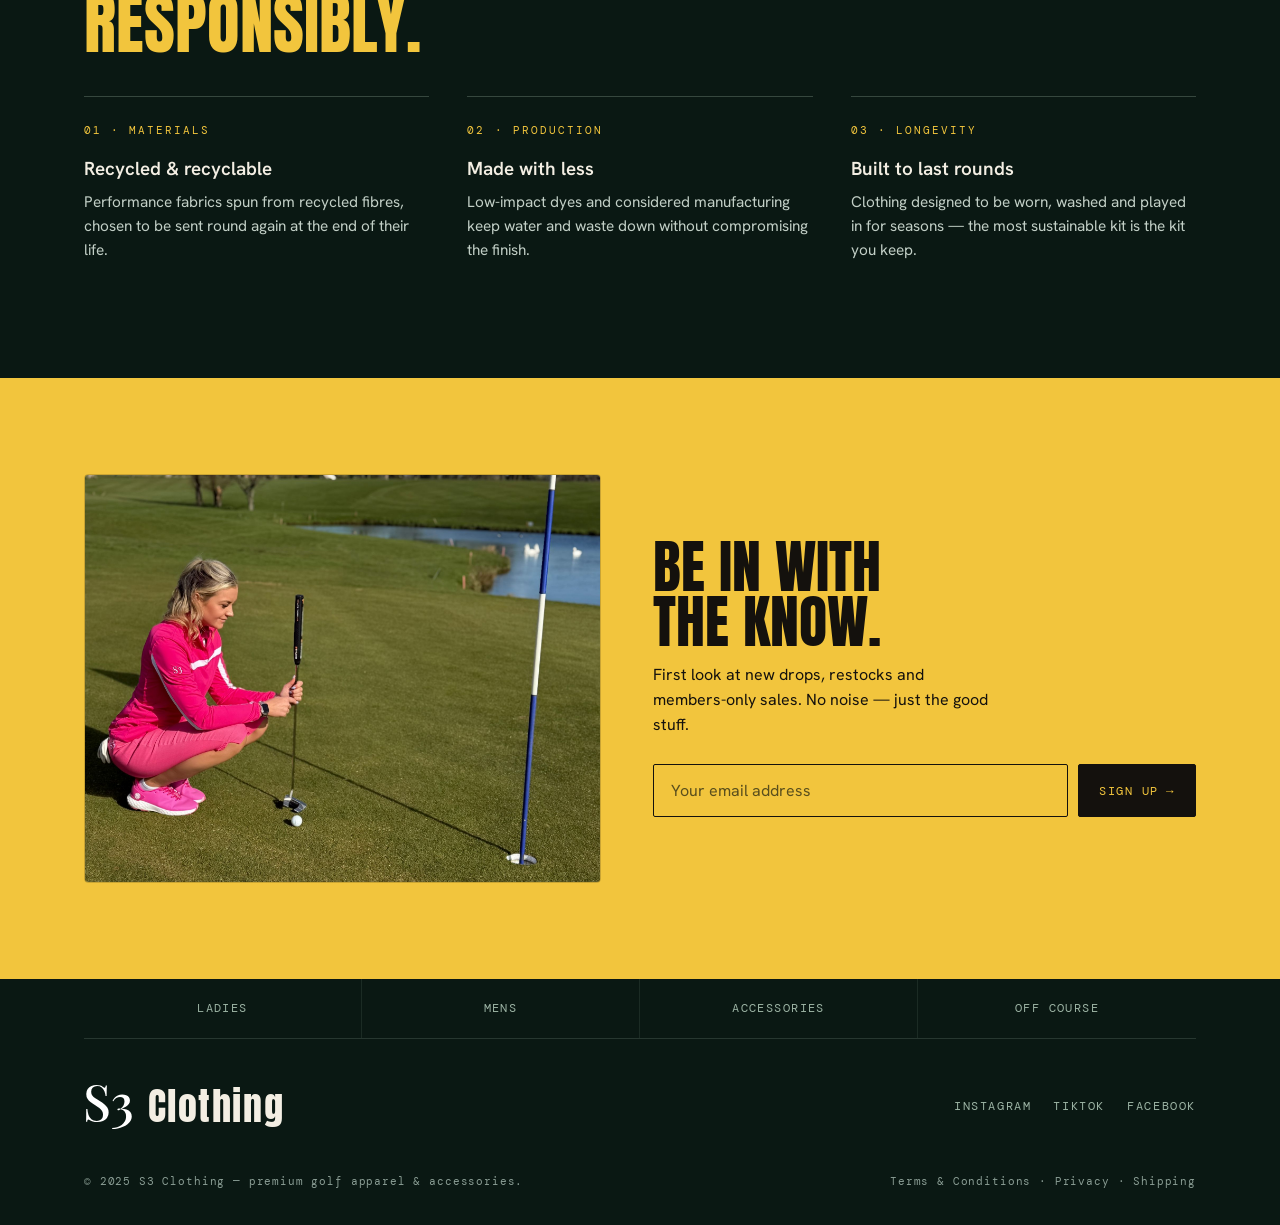
==== commit 08894dfa: "Revert desktop hero to full-bleed cover (card bottom-left) Co-Authored-By: Claude Opus 4.8 (1M conte" ====
--- a/index.html
+++ b/index.html
@@ -275,25 +275,6 @@
         }
       }
 
-      /* desktop: show the WHOLE photo (uncropped) pushed to the left; pine letterboxes
-         the right, and the text card sits on the pine so it never covers the golfer */
-      @media (min-width: 781px) {
-        .hero-photo {
-          object-fit: contain;
-          object-position: left bottom;
-        }
-        .hero-scrim {
-          background: linear-gradient(
-            to right,
-            rgba(10, 24, 19, 0) 42%,
-            rgba(10, 24, 19, 0.5) 64%,
-            rgba(10, 24, 19, 0.72) 100%
-          );
-        }
-        .hero-stage-wrap {
-          justify-content: flex-end;
-        }
-      }
 
       /* solid text card — contrast guaranteed no matter the photo */
       .hero-card {
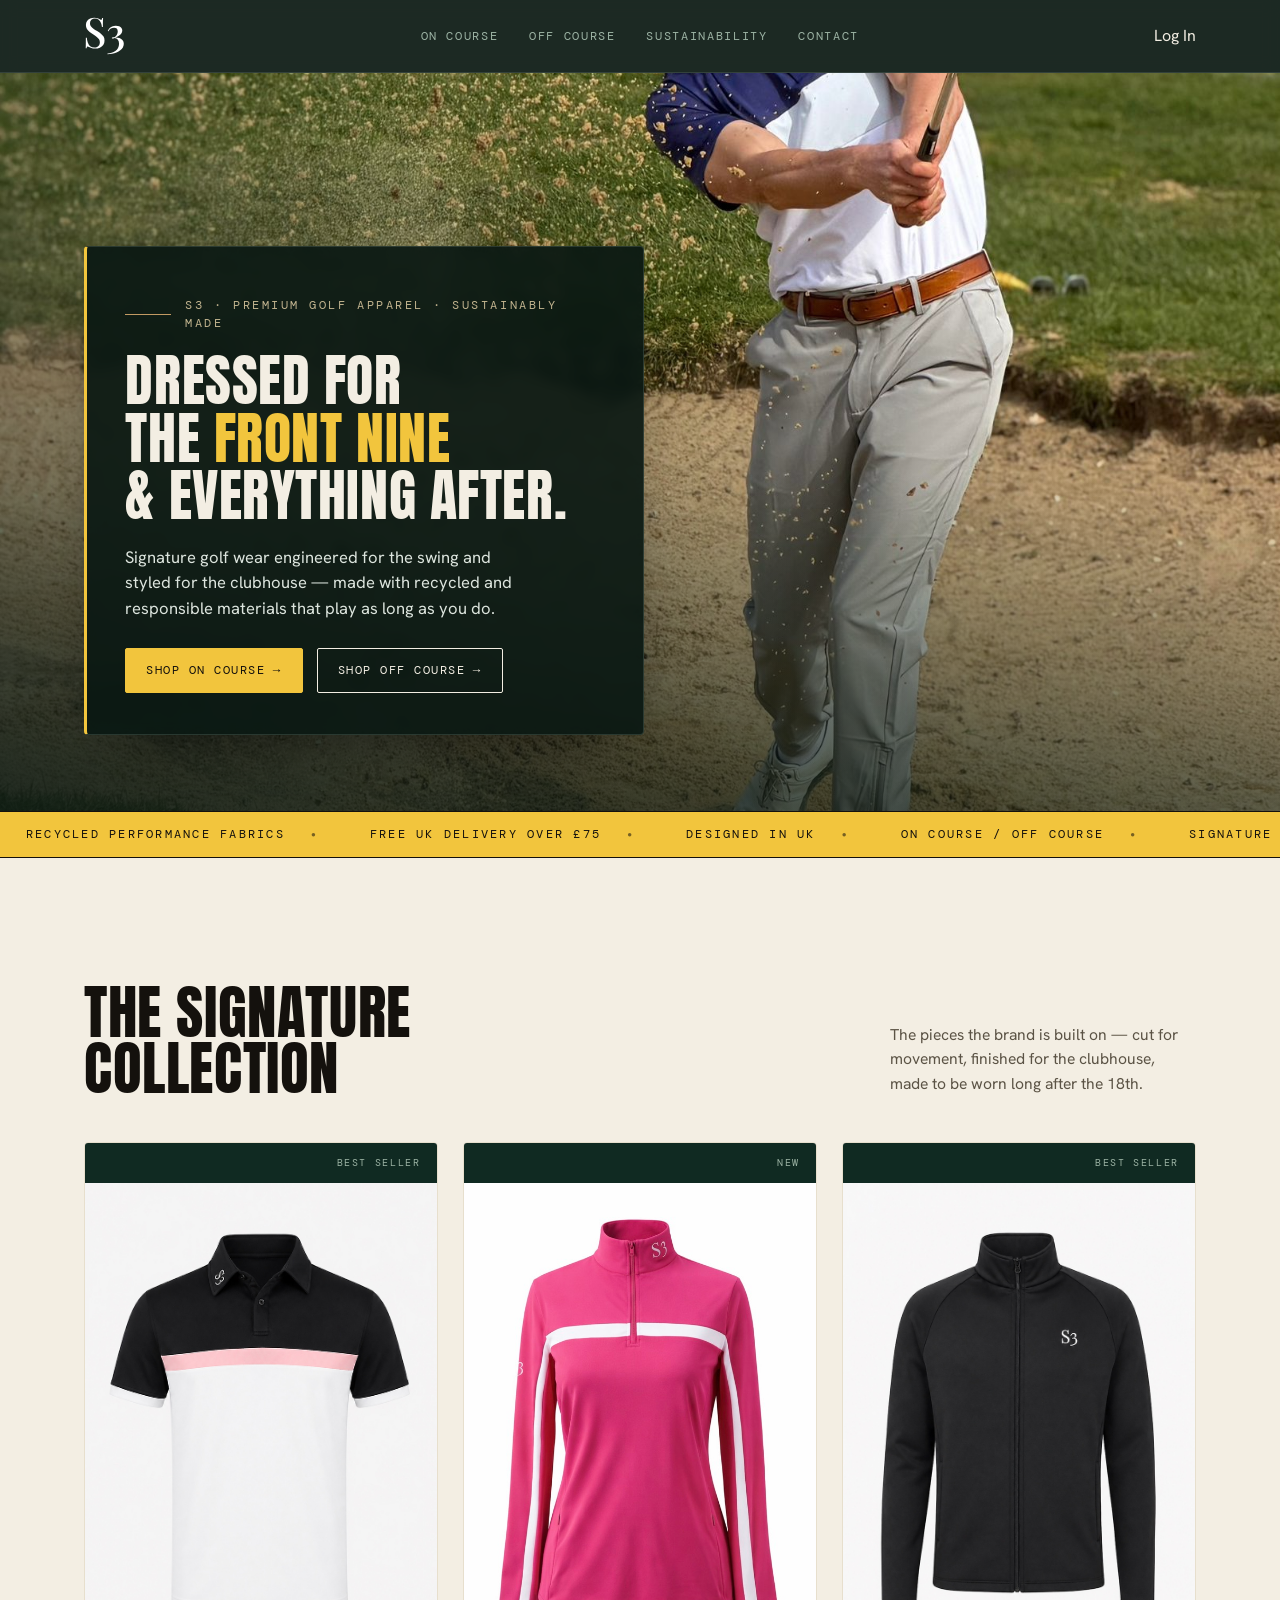
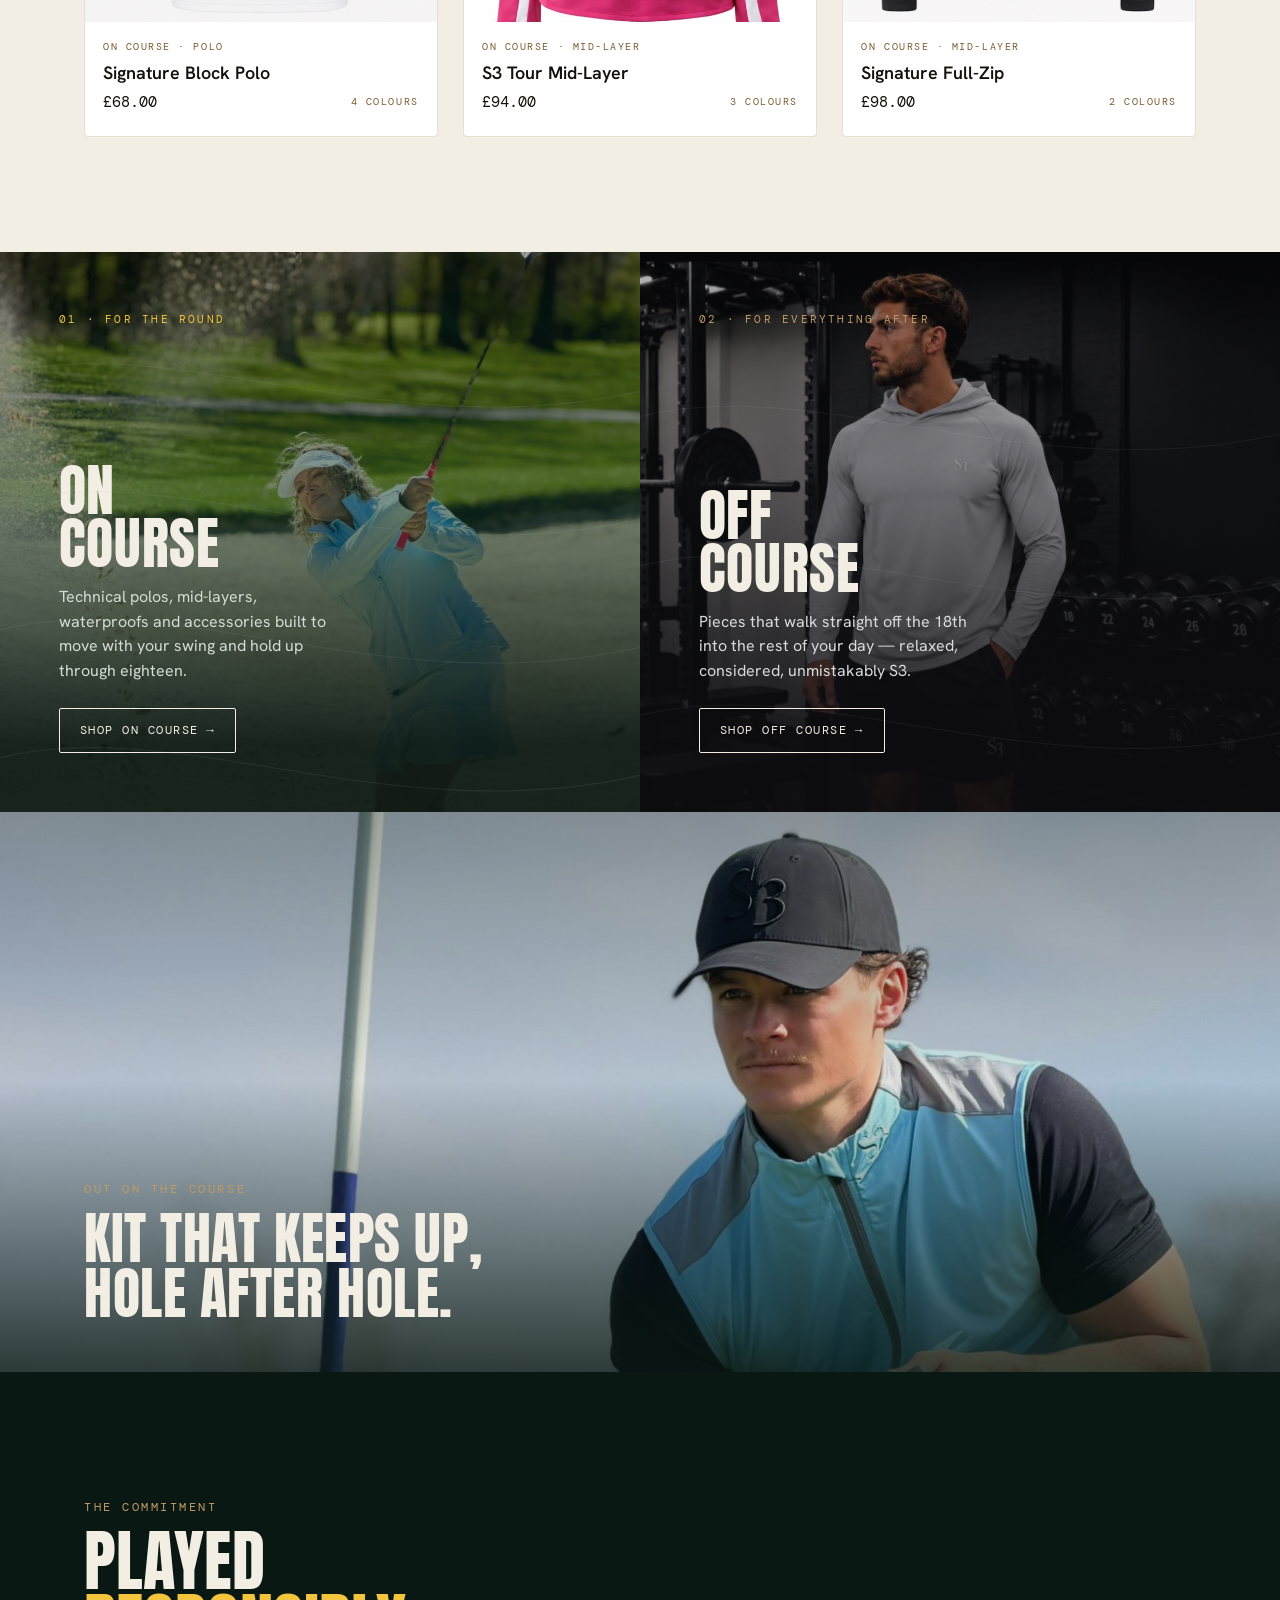
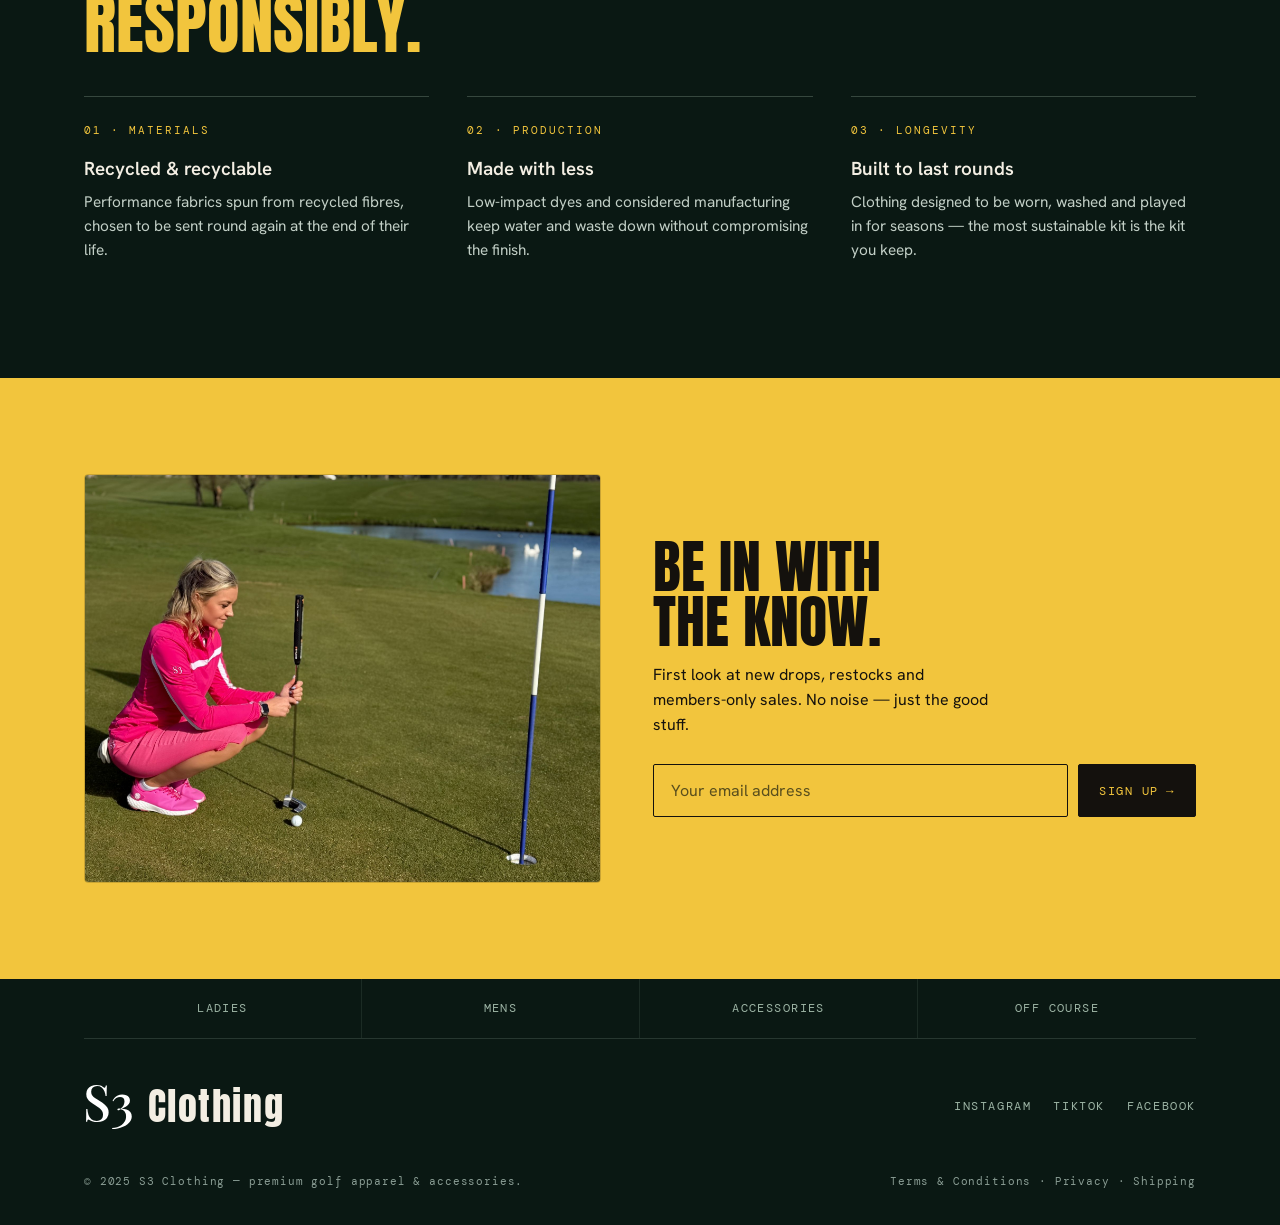
==== commit 1fde7daa: "Desktop hero: lower crop to show the outfit (polo + trousers) Co-Authored-By: Claude Opus 4.8 (1M co" ====
--- a/index.html
+++ b/index.html
@@ -232,10 +232,12 @@
         width: 100%;
         height: 100%;
         object-fit: cover;
-        object-position: 48% 16%;
+        /* desktop: crop lowered to show the outfit (polo + trousers); trims head/club */
+        object-position: 48% 44%;
       }
       @media (max-width: 780px) {
         .hero-photo {
+          /* mobile: face-focused crop for the compact card */
           object-position: 48% 15%;
         }
       }
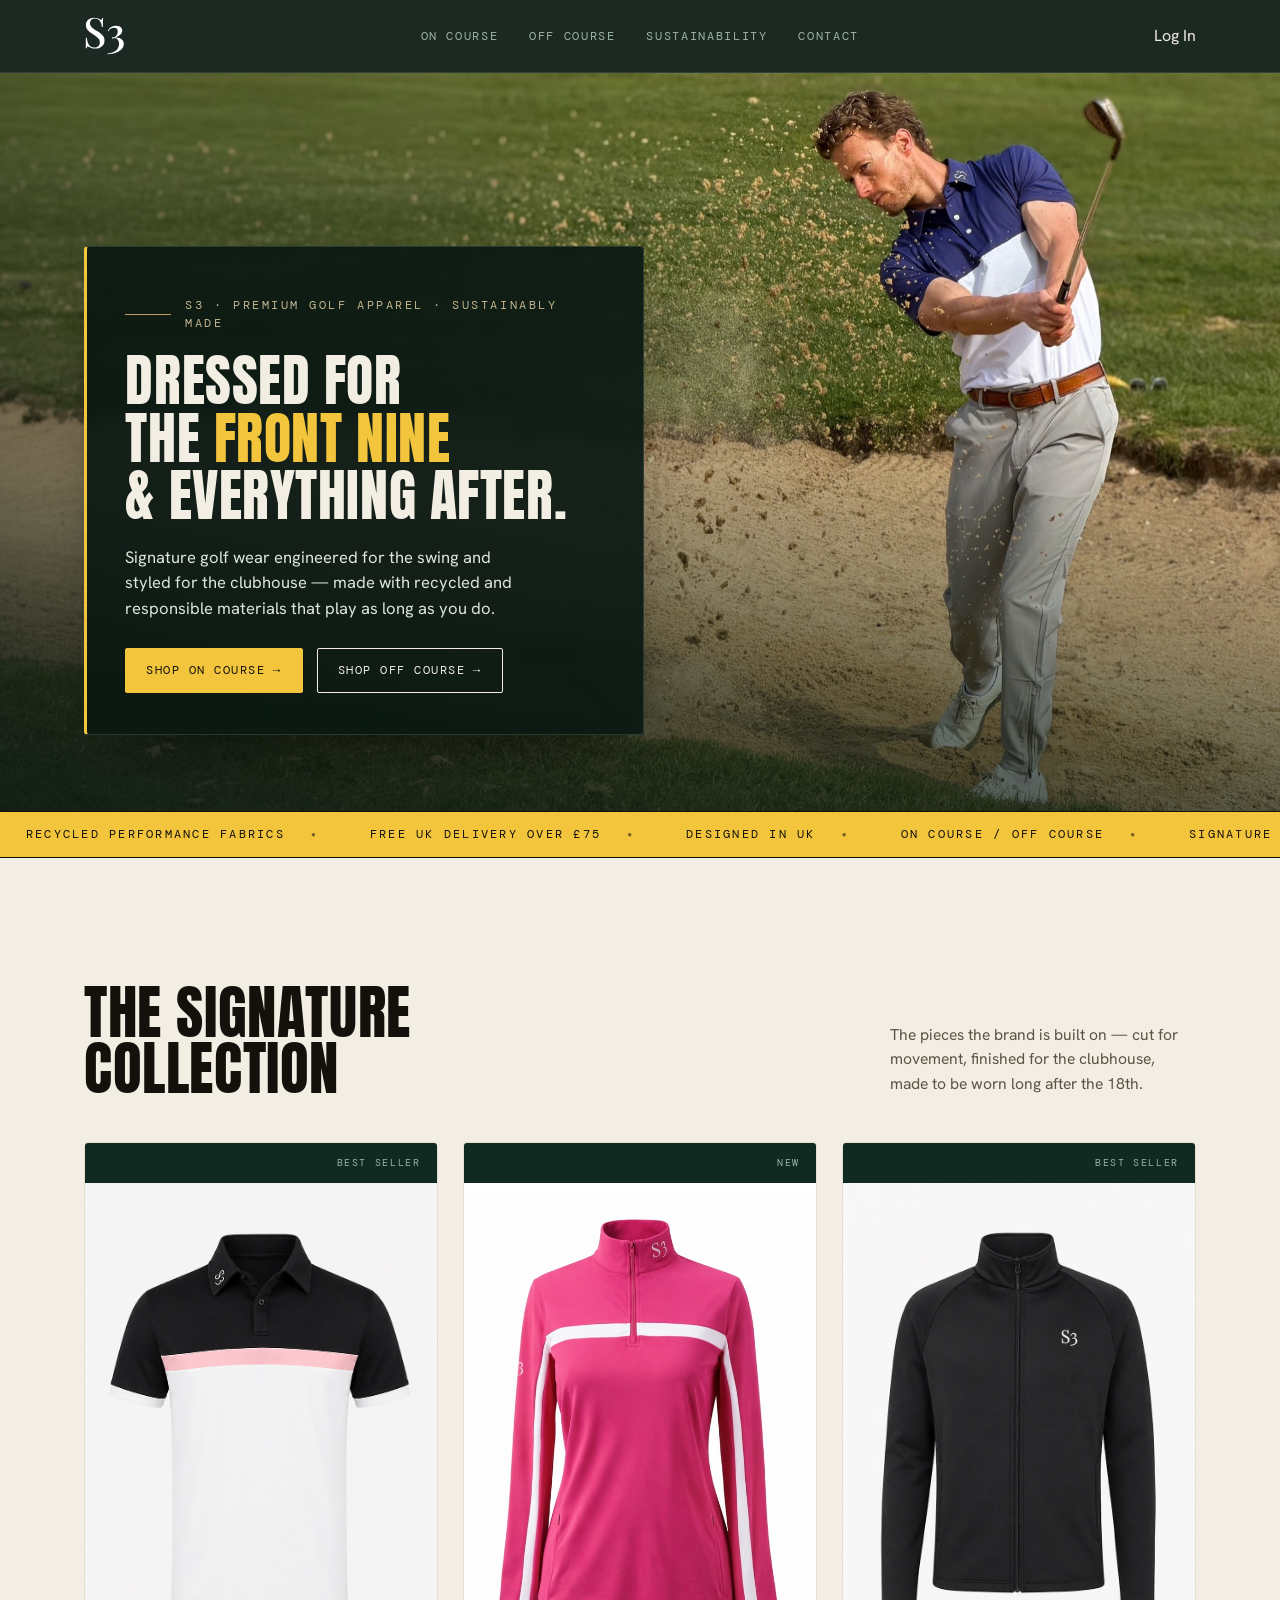
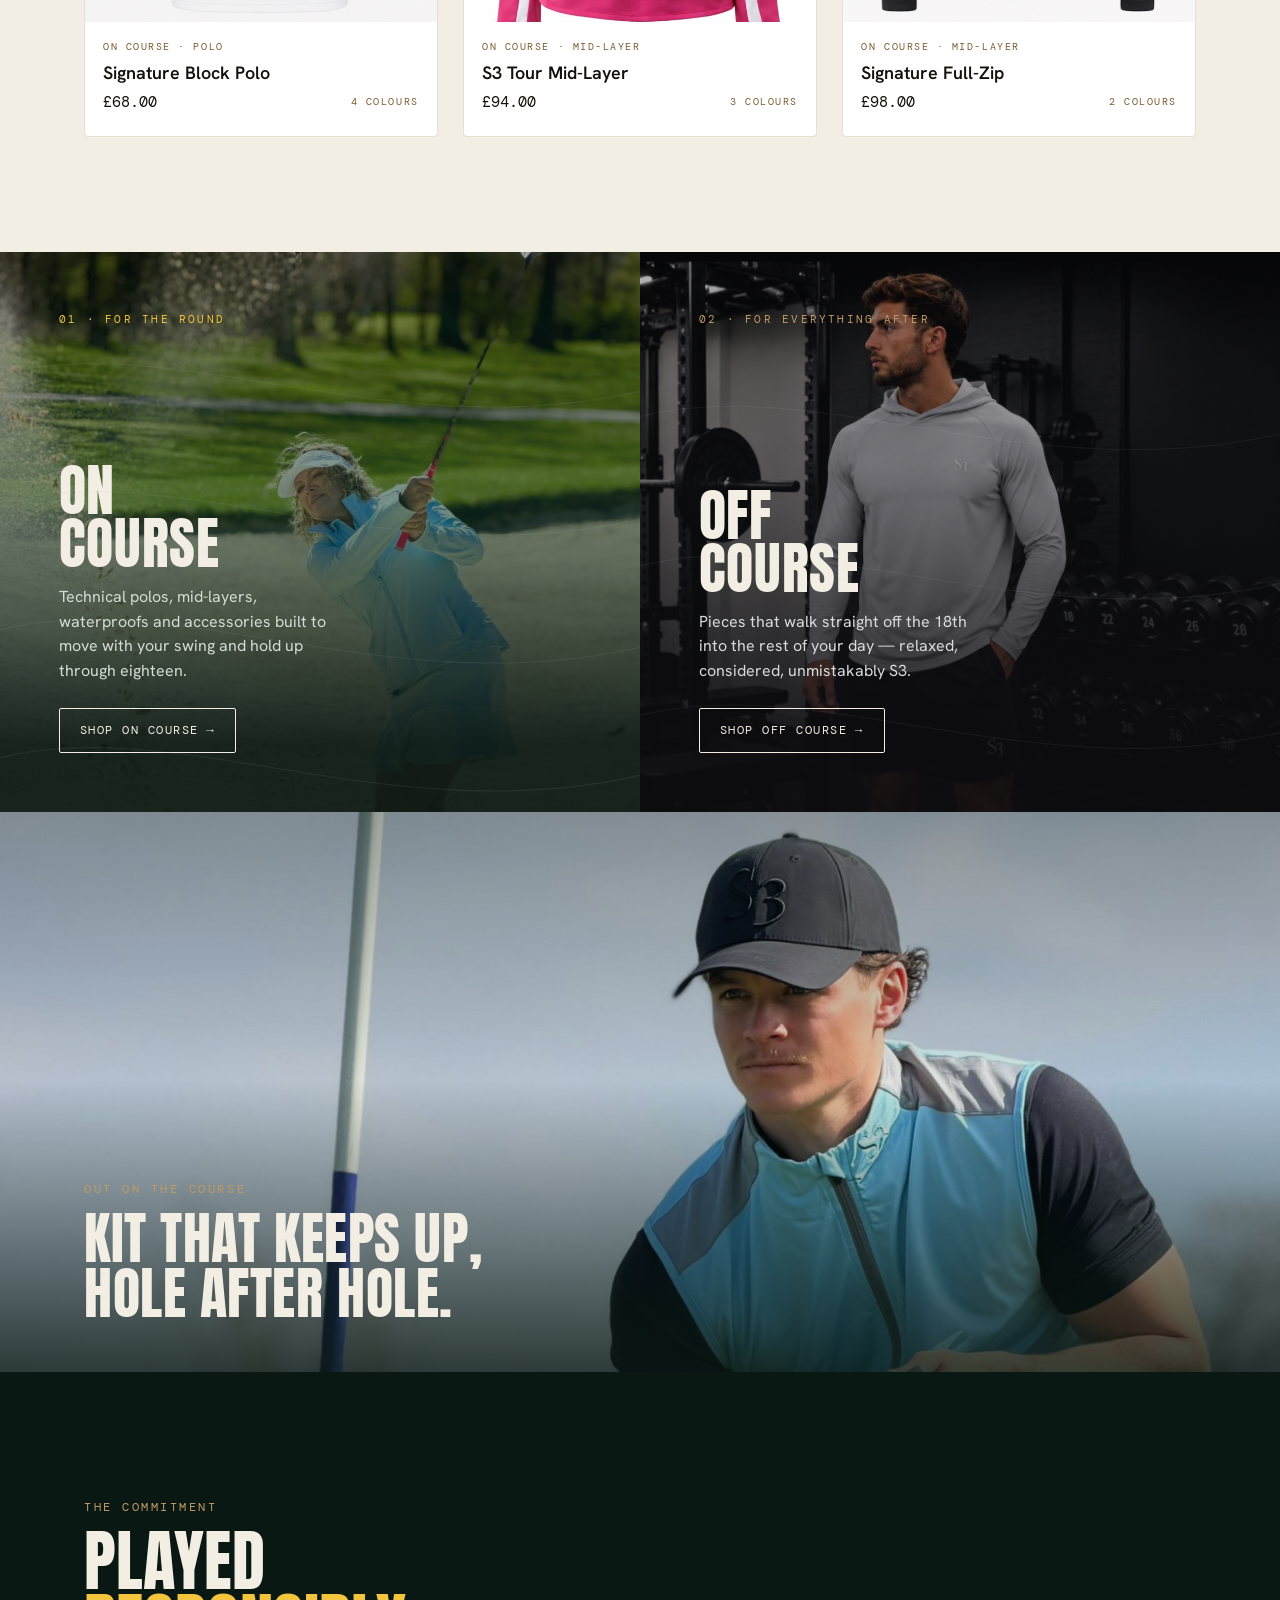
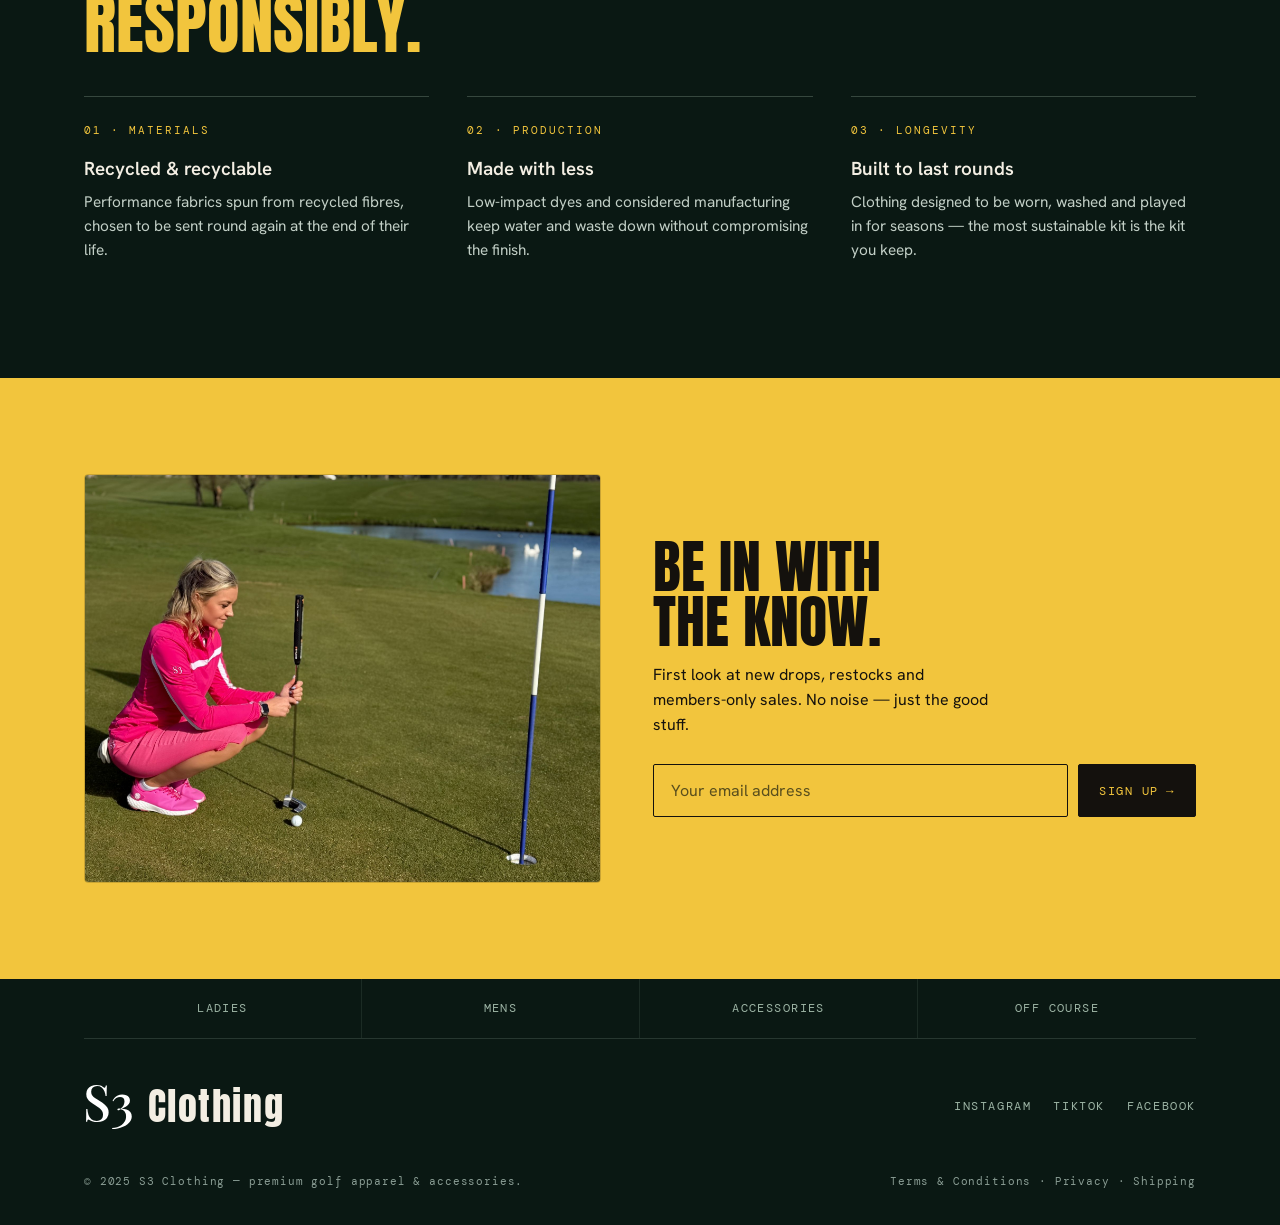
==== commit d9546b8a: "Hero: switch to landscape hero.jpg (full golfer, face + club visible) Co-Authored-By: Claude Opus 4." ====
--- a/index.html
+++ b/index.html
@@ -232,13 +232,13 @@
         width: 100%;
         height: 100%;
         object-fit: cover;
-        /* desktop: crop lowered to show the outfit (polo + trousers); trims head/club */
-        object-position: 48% 44%;
+        /* landscape hero — keep the golfer (right side) and his face in frame */
+        object-position: 64% 40%;
       }
       @media (max-width: 780px) {
         .hero-photo {
-          /* mobile: face-focused crop for the compact card */
-          object-position: 48% 15%;
+          /* mobile crops the sides — bias right so the golfer stays in view */
+          object-position: 74% 34%;
         }
       }
       /* smart overlay — seats the card & deepens the lower-left, leaves the rest of the photo natural */
@@ -276,6 +276,7 @@
           max-width: none;
         }
       }
+
 
 
       /* solid text card — contrast guaranteed no matter the photo */
@@ -1050,7 +1051,7 @@
         <!-- ▸ MONTHLY: hero image — swap the src + update the alt text to match the new photo -->
         <img
           class="hero-photo"
-          src="PHOTO-2026-06-15-13-34-41%206.jpg"
+          src="hero.jpg"
           alt="Golfer in an S3 polo playing out of a greenside bunker, sand spraying"
           fetchpriority="high"
         />
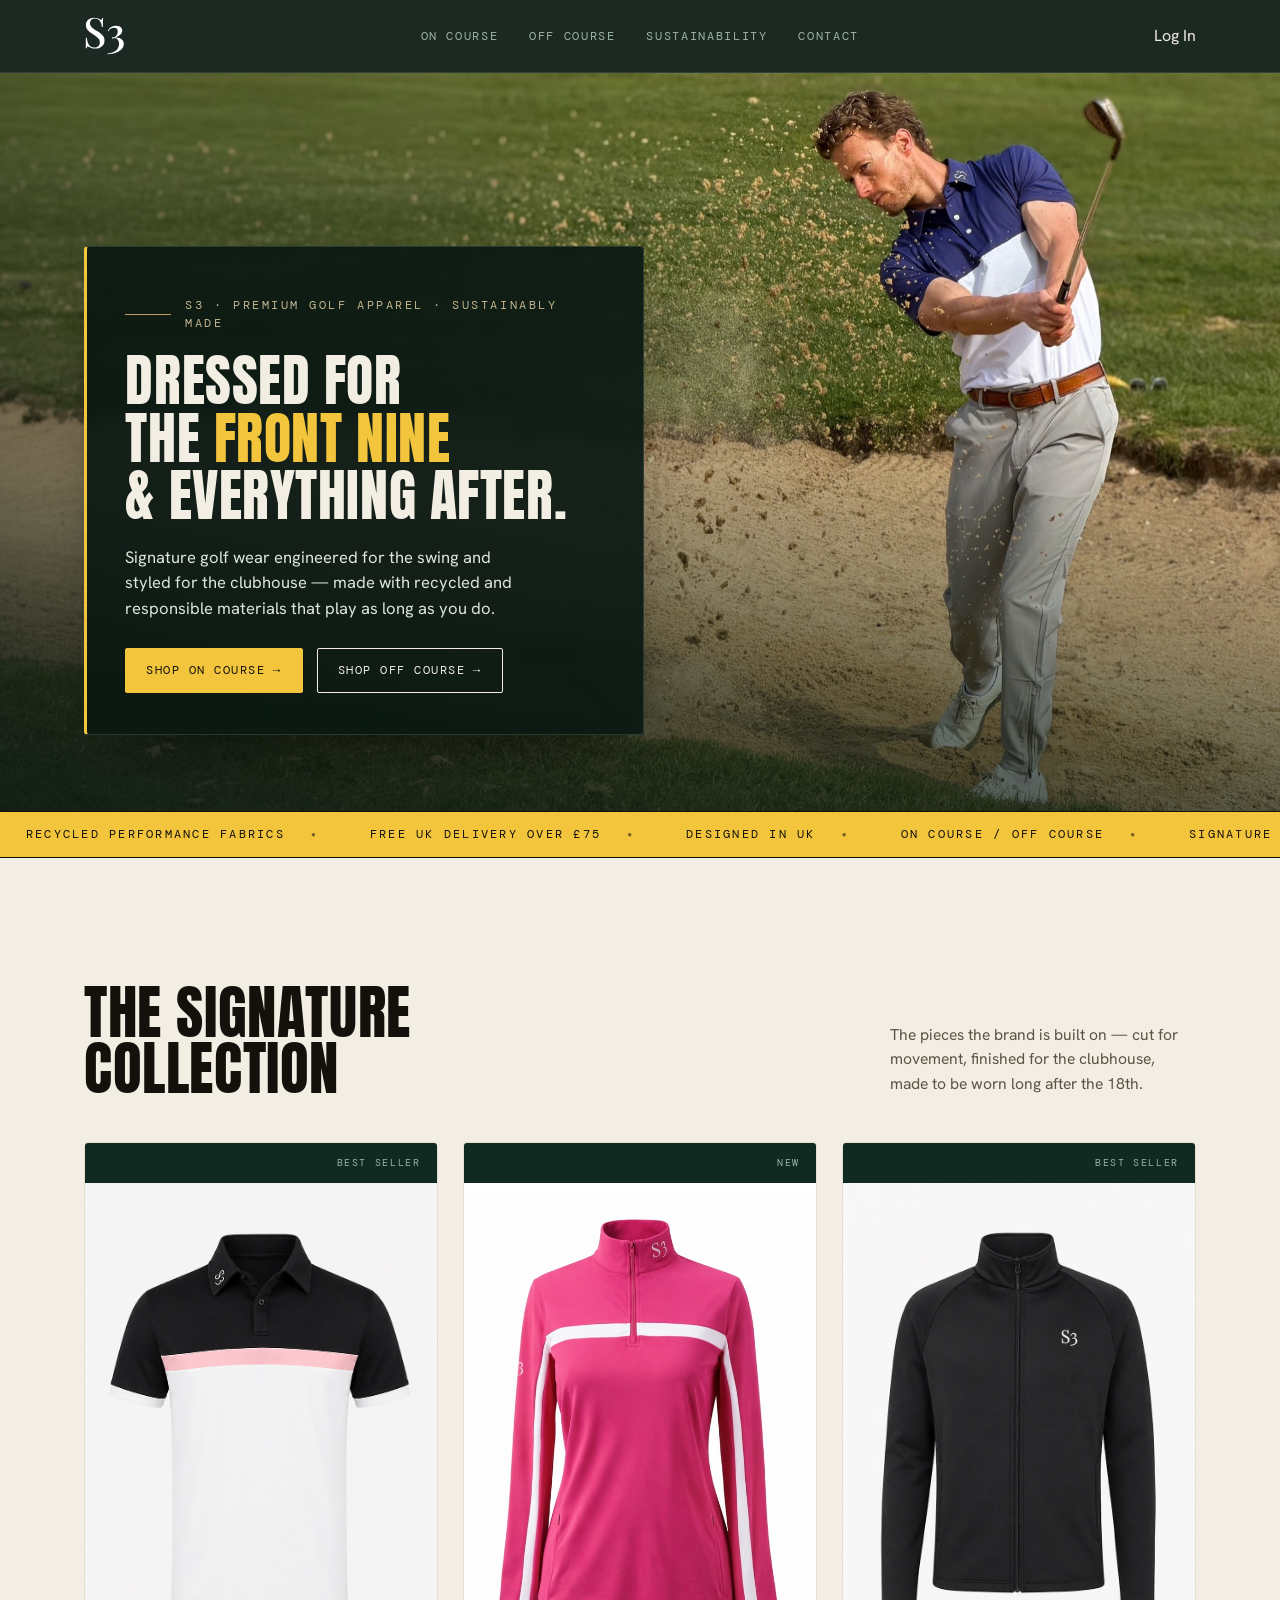
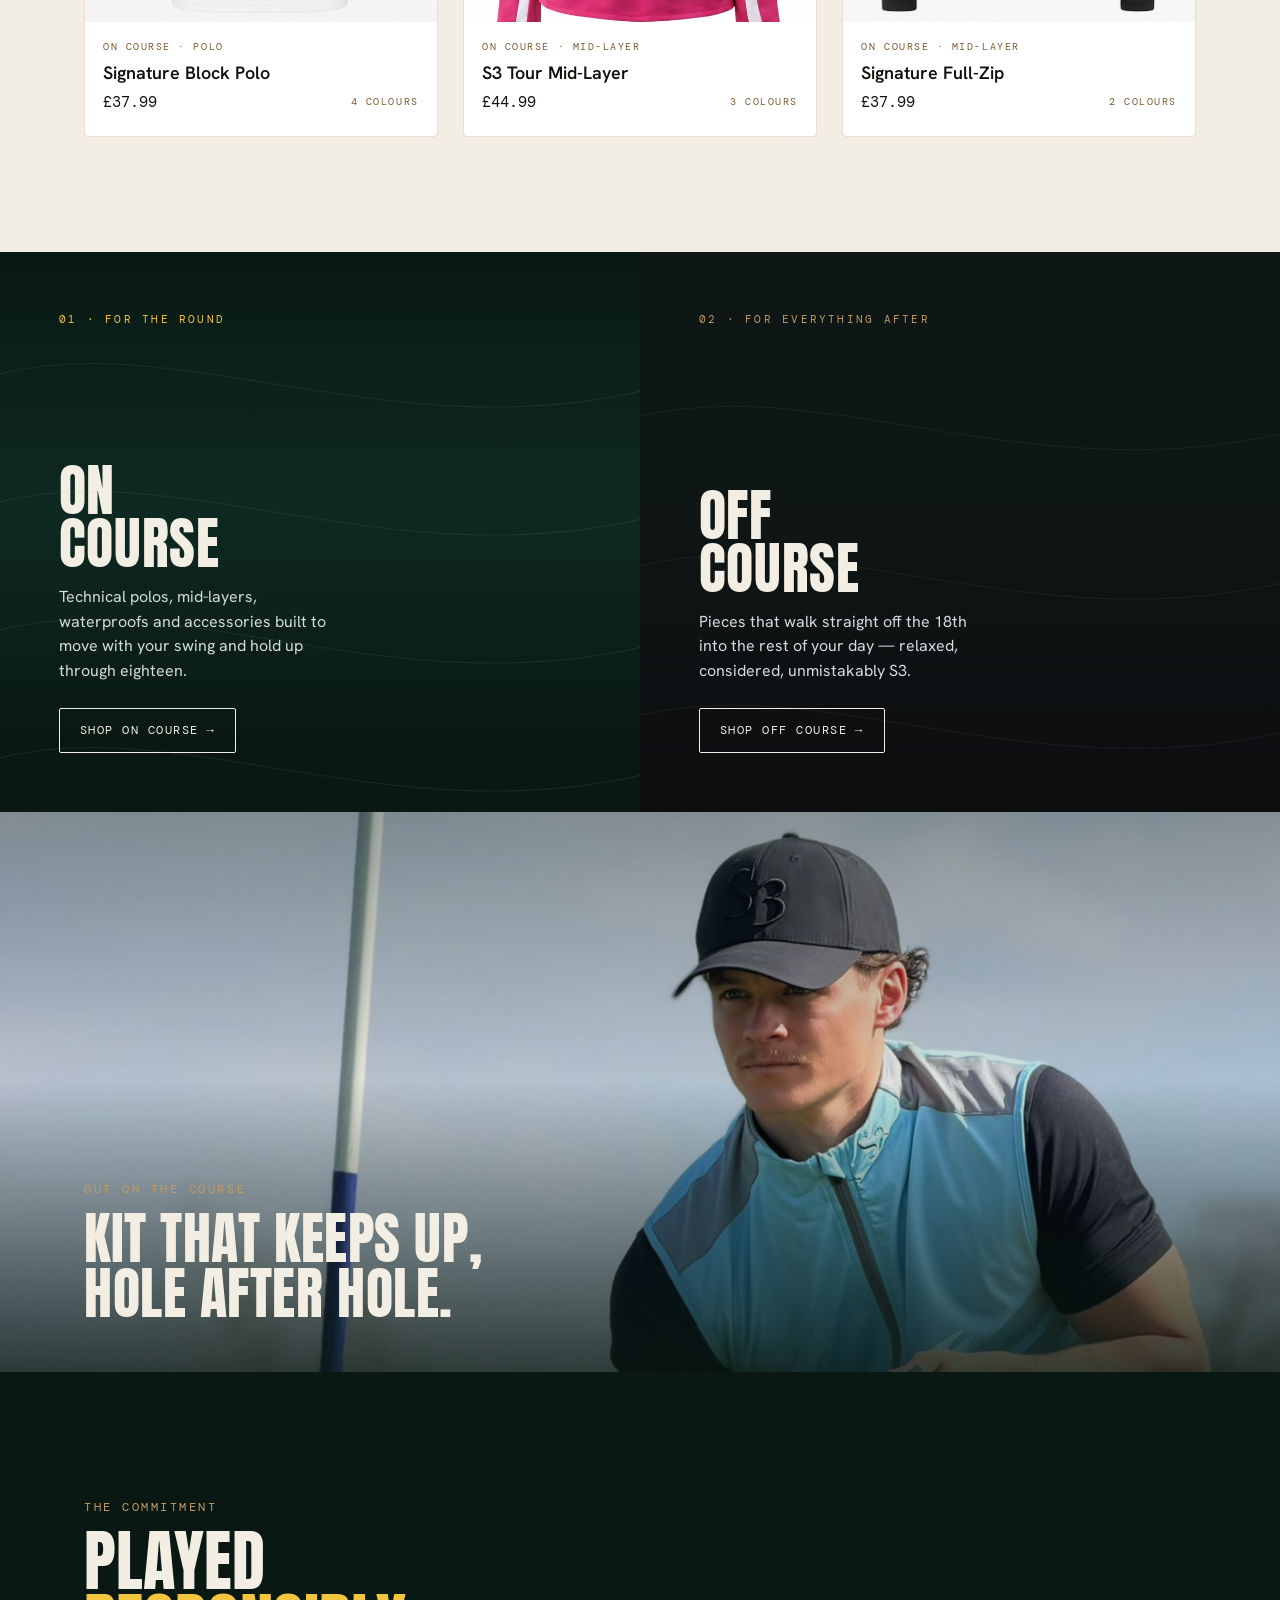
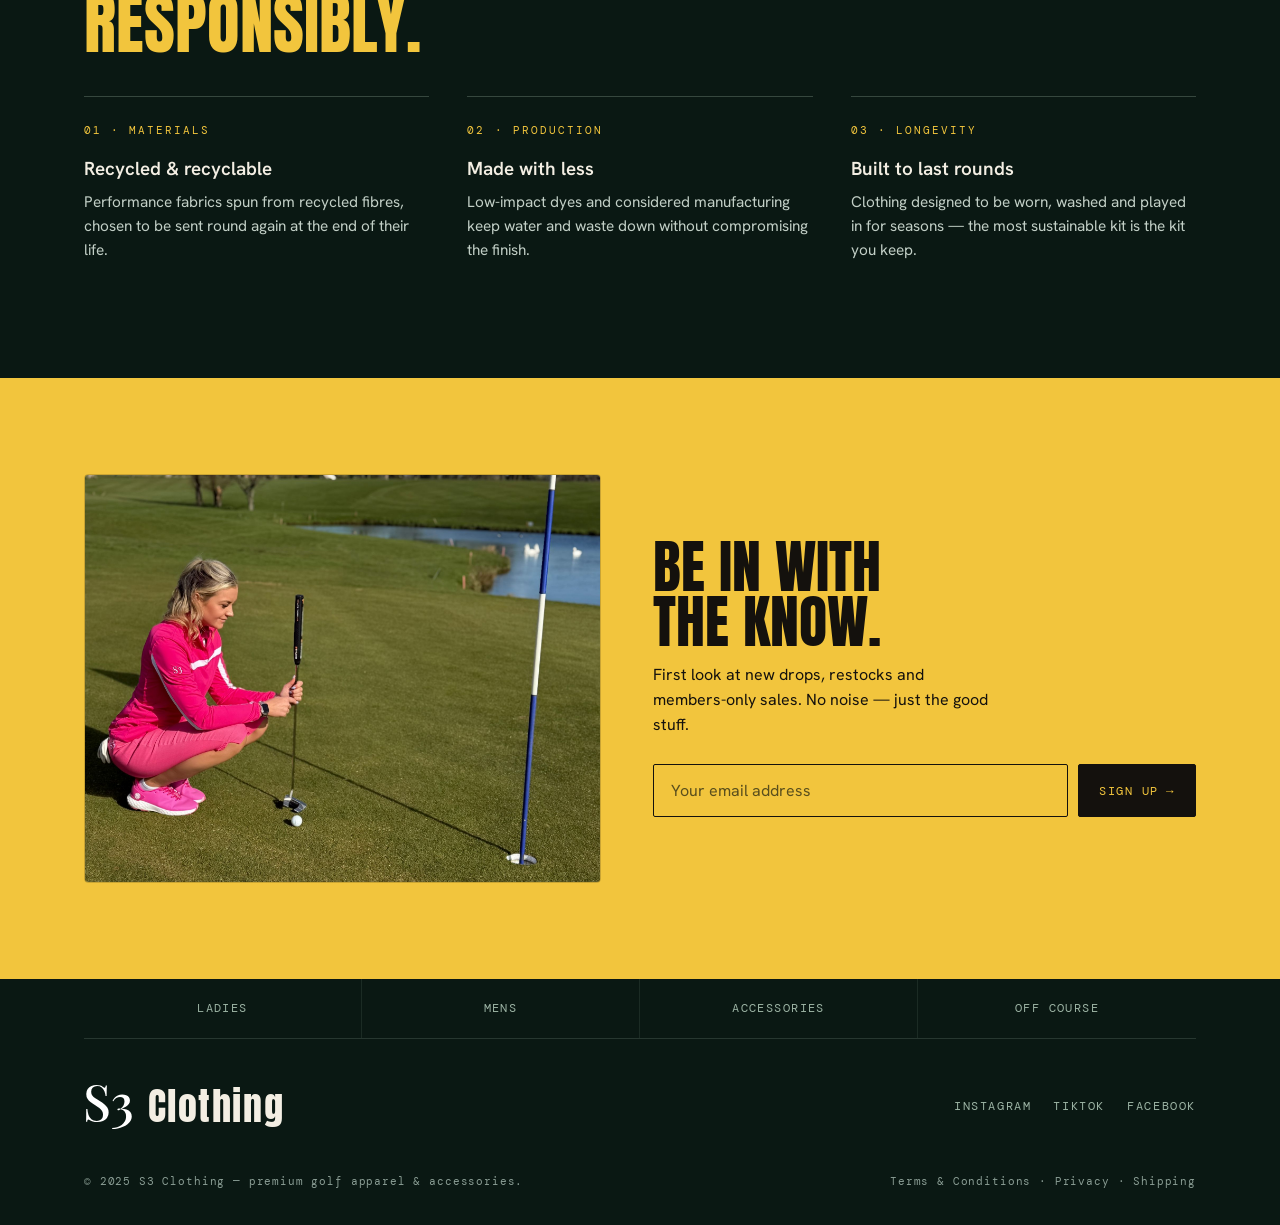
==== commit 5d65674e: "Extract design system to theme.css/theme.js; fix homepage prices Co-Authored-By: Claude Sonnet 4.6 <" ====
--- a/index.html
+++ b/index.html
@@ -17,998 +17,7 @@
       href="https://fonts.googleapis.com/css2?family=Anton&family=Hanken+Grotesk:ital,wght@0,400;0,500;0,600;0,700;1,400&family=DM+Mono:wght@400;500&display=swap"
       rel="stylesheet"
     />
-    <style>
-      :root {
-        --pine: #102a22;
-        --pine-900: #0a1813;
-        --pine-700: #16382d;
-        --bone: #f3eee3;
-        --bone-d: #e7dfcd;
-        --sand: #c29a63;
-        --sand-d: #a87f4c;
-        --sand-text: #7a5a30; /* AA-legible brown for small text on light backgrounds */
-        --flag: #f2c53d;
-        --ink: #14110d;
-        --sage: #9cb3a4;
-
-        --maxw: 1240px;
-        --gut: clamp(20px, 5vw, 72px);
-
-        --f-display: "Anton", system-ui, sans-serif;
-        --f-body: "Hanken Grotesk", system-ui, sans-serif;
-        --f-mono: "DM Mono", ui-monospace, monospace;
-      }
-
-      * {
-        box-sizing: border-box;
-      }
-      html {
-        scroll-behavior: smooth;
-      }
-      body {
-        margin: 0;
-        font-family: var(--f-body);
-        background: var(--bone);
-        color: var(--ink);
-        -webkit-font-smoothing: antialiased;
-        line-height: 1.55;
-      }
-      a {
-        color: inherit;
-        text-decoration: none;
-      }
-      img {
-        max-width: 100%;
-        display: block;
-      }
-      h1,
-      h2,
-      h3 {
-        margin: 0;
-        font-weight: 400;
-      }
-
-      .wrap {
-        max-width: var(--maxw);
-        margin-inline: auto;
-        padding-inline: var(--gut);
-      }
-
-      .eyebrow {
-        font-family: var(--f-mono);
-        font-size: 0.72rem;
-        letter-spacing: 0.22em;
-        text-transform: uppercase;
-      }
-
-      /* ---- buttons ---- */
-      .btn {
-        display: inline-flex;
-        align-items: center;
-        gap: 0.6em;
-        font-family: var(--f-mono);
-        font-size: 0.78rem;
-        letter-spacing: 0.12em;
-        text-transform: uppercase;
-        padding: 0.95em 1.6em;
-        border: 1.5px solid currentColor;
-        border-radius: 2px;
-        transition:
-          transform 0.25s ease,
-          background 0.25s ease,
-          color 0.25s ease;
-        cursor: pointer;
-        background: transparent;
-      }
-      .btn .arw {
-        transition: transform 0.25s ease;
-      }
-      .btn:hover .arw {
-        transform: translateX(4px);
-      }
-      .btn-solid {
-        background: var(--flag);
-        color: var(--ink);
-        border-color: var(--flag);
-      }
-      .btn-solid:hover {
-        transform: translateY(-2px);
-        background: #ffd450;
-      }
-      .btn-line:hover {
-        transform: translateY(-2px);
-        background: var(--bone);
-        color: var(--pine);
-      }
-      .btn-line-d:hover {
-        transform: translateY(-2px);
-        background: var(--ink);
-        color: var(--bone);
-      }
-
-      :focus-visible {
-        outline: 2px solid var(--flag);
-        outline-offset: 3px;
-      }
-
-      /* ================= NAV ================= */
-      header.nav {
-        position: sticky;
-        top: 0;
-        z-index: 50;
-        background: rgba(10, 24, 19, 0.92);
-        backdrop-filter: blur(8px);
-        border-bottom: 1px solid rgba(156, 179, 164, 0.18);
-        color: var(--bone);
-      }
-      .nav-inner {
-        display: flex;
-        align-items: center;
-        justify-content: space-between;
-        height: 72px;
-      }
-      .brand {
-        display: inline-flex;
-        align-items: center;
-        line-height: 1;
-      }
-      /* S3 logo mark — both glyphs share one colour via currentColor */
-      .brand-logo {
-        height: 40px;
-        width: auto;
-        display: block;
-        color: #fff;
-      }
-      .nav-links {
-        display: flex;
-        align-items: center;
-        gap: clamp(18px, 2.4vw, 38px);
-      }
-      .nav-links a {
-        font-family: var(--f-mono);
-        font-size: 0.74rem;
-        letter-spacing: 0.14em;
-        text-transform: uppercase;
-        color: var(--sage);
-        transition: color 0.2s ease;
-        position: relative;
-        padding-block: 4px;
-      }
-      .nav-links a:hover {
-        color: var(--bone);
-      }
-      .nav-links a::after {
-        content: "";
-        position: absolute;
-        left: 0;
-        bottom: -2px;
-        height: 1.5px;
-        width: 0;
-        background: var(--flag);
-        transition: width 0.25s ease;
-      }
-      .nav-links a:hover::after {
-        width: 100%;
-      }
-      .nav-cta {
-        color: var(--bone);
-      }
-      .menu-btn {
-        display: none;
-        background: none;
-        border: 0;
-        color: var(--bone);
-        font-family: var(--f-mono);
-        font-size: 0.74rem;
-        letter-spacing: 0.14em;
-        text-transform: uppercase;
-        cursor: pointer;
-      }
-
-      /* ================= HERO ================= */
-      .hero {
-        position: relative;
-        background: var(--pine);
-        color: var(--bone);
-        overflow: hidden;
-      }
-
-      /* photo stage — caps at 1440px and centres; pine background letterboxes beyond that */
-      .hero-stage {
-        position: relative;
-        min-height: clamp(540px, 82vh, 760px);
-        display: flex;
-        max-width: 1440px;
-        margin-inline: auto;
-      }
-      /* Focal point is pinned on the golfer's FACE so it stays visible at every screen size.
-     object-fit:cover always keeps the object-position point in view, and the text card is
-     bottom-anchored so it never covers the face up top.
-     ▸ MONTHLY: when you swap the photo, move these two numbers onto the new subject's face
-       — 1st = horizontal, 2nd = vertical (lower it for more headroom, raise it to drop the framing). */
-      .hero-photo {
-        position: absolute;
-        inset: 0;
-        width: 100%;
-        height: 100%;
-        object-fit: cover;
-        /* landscape hero — keep the golfer (right side) and his face in frame */
-        object-position: 64% 40%;
-      }
-      @media (max-width: 780px) {
-        .hero-photo {
-          /* mobile crops the sides — bias right so the golfer stays in view */
-          object-position: 74% 34%;
-        }
-      }
-      /* smart overlay — seats the card & deepens the lower-left, leaves the rest of the photo natural */
-      .hero-scrim {
-        position: absolute;
-        inset: 0;
-        pointer-events: none;
-        background:
-          linear-gradient(
-            to top right,
-            rgba(10, 24, 19, 0.8) 0%,
-            rgba(10, 24, 19, 0.32) 44%,
-            rgba(10, 24, 19, 0) 72%
-          ),
-          linear-gradient(
-            to top,
-            rgba(10, 24, 19, 0.55),
-            rgba(10, 24, 19, 0) 46%
-          );
-      }
-      .hero-stage-wrap {
-        position: relative;
-        z-index: 1;
-        width: 100%;
-        max-width: var(--maxw);
-        margin-inline: auto;
-        padding-inline: var(--gut);
-        padding-block: clamp(40px, 6vw, 76px);
-        display: flex;
-        align-items: flex-end;
-      }
-      /* on screens wider than 1440, let the card track out toward the image's left edge */
-      @media (min-width: 1441px) {
-        .hero-stage-wrap {
-          max-width: none;
-        }
-      }
-
-
-
-      /* solid text card — contrast guaranteed no matter the photo */
-      .hero-card {
-        max-width: 560px;
-        width: 100%;
-        background: rgba(10, 24, 19, 0.92);
-        backdrop-filter: blur(6px);
-        border: 1px solid rgba(156, 179, 164, 0.2);
-        border-left: 3px solid var(--flag);
-        border-radius: 4px;
-        box-shadow: 0 30px 70px -36px rgba(0, 0, 0, 0.72);
-        padding: clamp(26px, 3vw, 40px) clamp(24px, 3vw, 42px)
-          clamp(28px, 3.2vw, 44px);
-        animation: fade 0.8s ease 0.2s both;
-      }
-
-      .hero-eyebrow {
-        color: #c2b48f;
-        display: flex;
-        align-items: center;
-        gap: 14px;
-        margin-bottom: 20px;
-      }
-      .hero-eyebrow .dash {
-        height: 1px;
-        width: 46px;
-        background: var(--sand);
-        display: inline-block;
-      }
-
-      .hero h1 {
-        font-family: var(--f-display);
-        font-size: clamp(2.3rem, 4.4vw, 3.6rem);
-        line-height: 1.02;
-        letter-spacing: 0.01em;
-        text-transform: uppercase;
-        max-width: 16ch;
-        animation: rise-fade 0.8s cubic-bezier(0.2, 0.8, 0.2, 1) 0.15s both;
-      }
-      .hero h1 .accent {
-        color: var(--flag);
-      }
-      .hero h1 .line {
-        display: block;
-      } /* forced line breaks; wraps safely at any length */
-      @keyframes rise-fade {
-        from {
-          opacity: 0;
-          transform: translateY(16px);
-        }
-        to {
-          opacity: 1;
-          transform: none;
-        }
-      }
-
-      .hero-sub {
-        max-width: 46ch;
-        margin: 20px 0 26px;
-        color: #dde5de;
-        font-size: 1.04rem;
-        animation: fade 0.8s ease 0.5s both;
-      }
-      .hero-actions {
-        display: flex;
-        flex-wrap: wrap;
-        gap: 14px;
-        animation: fade 0.8s ease 0.65s both;
-      }
-      @keyframes fade {
-        from {
-          opacity: 0;
-          transform: translateY(10px);
-        }
-        to {
-          opacity: 1;
-          transform: none;
-        }
-      }
-
-      /* "Read more" toggle — desktop hides it and always shows the full content */
-      .hero-toggle {
-        display: none;
-      }
-
-      @media (max-width: 780px) {
-        /* compact card: title only, with a tap-to-expand toggle so the photo stays visible */
-        .hero-toggle {
-          display: inline-flex;
-          align-items: center;
-          gap: 0.55em;
-          margin-top: 18px;
-          font-family: var(--f-mono);
-          font-size: 0.74rem;
-          letter-spacing: 0.12em;
-          text-transform: uppercase;
-          color: var(--flag);
-          background: none;
-          border: 0;
-          padding: 6px 0;
-          cursor: pointer;
-        }
-        .hero-toggle .chev {
-          font-size: 1.25em;
-          line-height: 1;
-          transition: transform 0.3s ease;
-        }
-        .hero-toggle[aria-expanded="true"] .chev {
-          transform: rotate(45deg);
-        }
-        .hero-more {
-          display: grid;
-          grid-template-rows: 0fr;
-          visibility: hidden;
-          transition:
-            grid-template-rows 0.42s ease,
-            visibility 0.42s;
-        }
-        .hero-more-inner {
-          overflow: hidden;
-        }
-        .hero-card.is-open .hero-more {
-          grid-template-rows: 1fr;
-          visibility: visible;
-        }
-        .hero-sub {
-          margin-top: 18px;
-        }
-      }
-
-      /* scorecard band sits on solid pine below the photo */
-      .hero-score {
-        padding-bottom: clamp(12px, 2vw, 26px);
-      }
-      .hero-score .scorecard {
-        margin-top: 0;
-      }
-
-      /* scorecard strip */
-      .scorecard {
-        margin-top: clamp(48px, 7vw, 86px);
-        border-top: 1px solid rgba(156, 179, 164, 0.28);
-        display: grid;
-        grid-template-columns: auto repeat(6, 1fr);
-        font-family: var(--f-mono);
-        animation: fade 0.8s ease 0.8s both;
-      }
-      .scorecard .cell {
-        padding: 18px 8px 22px;
-        border-right: 1px solid rgba(156, 179, 164, 0.16);
-        text-align: center;
-      }
-      .scorecard .cell:last-child {
-        border-right: 0;
-      }
-      .scorecard .hd {
-        text-align: left;
-        display: flex;
-        flex-direction: column;
-        justify-content: center;
-        padding-left: 0;
-        align-items: flex-start;
-        gap: 4px;
-        border-right: 1px solid rgba(156, 179, 164, 0.28);
-      }
-      .scorecard .hd .k {
-        font-size: 0.62rem;
-        letter-spacing: 0.2em;
-        color: var(--sage);
-        text-transform: uppercase;
-      }
-      .scorecard .hole {
-        font-size: 1.5rem;
-        color: var(--flag);
-        line-height: 1;
-      }
-      .scorecard .lbl {
-        font-size: 0.6rem;
-        letter-spacing: 0.18em;
-        color: var(--sage);
-        text-transform: uppercase;
-        margin-top: 9px;
-      }
-      .scorecard .val {
-        font-size: 0.82rem;
-        color: #cdd9d0;
-        margin-top: 3px;
-      }
-
-      /* ================= MARQUEE ================= */
-      .ticker {
-        background: var(--flag);
-        color: var(--ink);
-        overflow: hidden;
-        border-block: 1px solid var(--ink);
-      }
-      .ticker-track {
-        display: flex;
-        gap: 0;
-        white-space: nowrap;
-        animation: scroll 28s linear infinite;
-      }
-      .ticker-track span {
-        font-family: var(--f-mono);
-        font-size: 0.78rem;
-        letter-spacing: 0.18em;
-        text-transform: uppercase;
-        padding: 13px 26px;
-        display: inline-flex;
-        align-items: center;
-        gap: 26px;
-      }
-      .ticker-track span::after {
-        content: "●";
-        font-size: 0.5rem;
-        opacity: 0.55;
-      }
-      @keyframes scroll {
-        to {
-          transform: translateX(-50%);
-        }
-      }
-
-      /* ================= COLLECTION ================= */
-      .section {
-        padding-block: clamp(64px, 9vw, 120px);
-      }
-      .sec-head {
-        display: flex;
-        align-items: flex-end;
-        justify-content: space-between;
-        gap: 24px;
-        flex-wrap: wrap;
-        margin-bottom: 46px;
-      }
-      .sec-head .eyebrow {
-        color: var(--sand-text);
-      }
-      .sec-head h2 {
-        font-family: var(--f-display);
-        text-transform: uppercase;
-        font-size: clamp(2.1rem, 5vw, 3.7rem);
-        line-height: 0.95;
-        letter-spacing: 0.01em;
-        margin-top: 10px;
-      }
-      .sec-head p {
-        max-width: 34ch;
-        color: #5b5345;
-        margin: 0;
-        font-size: 0.98rem;
-      }
-
-      .grid3 {
-        display: grid;
-        grid-template-columns: repeat(3, 1fr);
-        gap: clamp(16px, 2vw, 26px);
-      }
-
-      .card {
-        background: #fff;
-        border: 1px solid var(--bone-d);
-        border-radius: 4px;
-        overflow: hidden;
-        display: flex;
-        flex-direction: column;
-        transition:
-          transform 0.3s ease,
-          box-shadow 0.3s ease;
-      }
-      .card:hover {
-        transform: translateY(-6px);
-        box-shadow: 0 22px 50px -28px rgba(16, 42, 34, 0.55);
-      }
-      .card .scorecol {
-        display: flex;
-        align-items: center;
-        justify-content: space-between;
-        font-family: var(--f-mono);
-        font-size: 0.64rem;
-        letter-spacing: 0.16em;
-        text-transform: uppercase;
-        padding: 12px 16px;
-        background: var(--pine);
-        color: var(--sage);
-      }
-      .card .scorecol .hole {
-        color: var(--flag);
-        font-size: 0.86rem;
-      }
-      /* product image frame */
-      .swatch {
-        aspect-ratio: 4/5;
-        position: relative;
-        display: grid;
-        place-items: center;
-        overflow: hidden;
-        background: #f4f2ec;
-      }
-      .swatch img {
-        width: 100%;
-        height: 100%;
-        object-fit: cover;
-        object-position: center top;
-        transition: transform 0.4s ease;
-      }
-      .card:hover .swatch img {
-        transform: scale(1.04);
-      }
-      .card .meta {
-        padding: 18px 18px 22px;
-        display: flex;
-        flex-direction: column;
-        gap: 4px;
-      }
-      .card .meta .name {
-        font-size: 1.12rem;
-        font-weight: 600;
-      }
-      .card .meta .line {
-        display: flex;
-        align-items: center;
-        justify-content: space-between;
-      }
-      .card .meta .price {
-        font-family: var(--f-mono);
-        font-size: 0.92rem;
-      }
-      .card .meta .tag {
-        font-family: var(--f-mono);
-        font-size: 0.6rem;
-        letter-spacing: 0.16em;
-        text-transform: uppercase;
-        color: var(--sand-text);
-      }
-
-      /* ================= SPLIT ================= */
-      .split-wrap {
-        background: var(--pine-900);
-      } /* full-width letterbox beyond 1440 */
-      .split {
-        display: grid;
-        grid-template-columns: 1fr 1fr;
-        min-height: clamp(420px, 52vw, 560px);
-        max-width: 1440px;
-        margin-inline: auto;
-      }
-      .split .half {
-        position: relative;
-        padding: clamp(34px, 4.6vw, 64px);
-        display: flex;
-        flex-direction: column;
-        justify-content: flex-end;
-        overflow: hidden;
-        color: var(--bone);
-        transition: flex 0.4s ease;
-      }
-      .half-on {
-        background:
-          linear-gradient(
-            to top,
-            rgba(10, 24, 19, 0.94) 12%,
-            rgba(16, 56, 45, 0.55) 55%,
-            rgba(10, 24, 19, 0.4) 100%
-          ),
-          url("PHOTO-2026-06-15-13-34-40 4.jpg") center 25% / cover no-repeat;
-      }
-      .half-on .topo2 {
-        position: absolute;
-        inset: 0;
-        opacity: 0.22;
-      }
-      .half-off {
-        color: var(--bone);
-        background:
-          linear-gradient(
-            to top,
-            rgba(13, 13, 16, 0.92) 10%,
-            rgba(20, 21, 25, 0.5) 55%,
-            rgba(20, 21, 25, 0.3) 100%
-          ),
-          url("PHOTO-2026-06-18-12-50-43.jpg") center 18% / cover no-repeat;
-      }
-      .half-off .topo2 {
-        position: absolute;
-        inset: 0;
-        opacity: 0.14;
-      }
-      .half .num {
-        font-family: var(--f-mono);
-        font-size: 0.7rem;
-        letter-spacing: 0.2em;
-        text-transform: uppercase;
-        margin-bottom: auto;
-      }
-      .half-on .num {
-        color: var(--flag);
-      }
-      .half-off .num {
-        color: var(--sand);
-      }
-      .half h3 {
-        font-family: var(--f-display);
-        text-transform: uppercase;
-        font-size: clamp(2.2rem, 4.4vw, 3.6rem);
-        line-height: 0.95;
-        margin-bottom: 14px;
-        letter-spacing: 0.01em;
-      }
-      .half p {
-        max-width: 32ch;
-        margin: 0 0 24px;
-        font-size: 1rem;
-      }
-      .half-on p {
-        color: #d3ddd5;
-      }
-      .half-off p {
-        color: #d9dade;
-      }
-      .half .btn-line {
-        align-self: flex-start;
-      }
-
-      /* ================= IMAGE BAND ================= */
-      .band {
-        position: relative;
-        background: var(--pine-900);
-      } /* full-width letterbox beyond 1440 */
-      .band-stage {
-        position: relative;
-        max-width: 1440px;
-        margin-inline: auto;
-        height: clamp(360px, 46vw, 560px);
-        overflow: hidden;
-      }
-      /* focal point pinned on the golfer's face so it stays in view as the band crops.
-     ▸ MONTHLY: if you swap this photo, move these numbers onto the new subject's face. */
-      .band img {
-        width: 100%;
-        height: 100%;
-        object-fit: cover;
-        object-position: 58% 20%;
-      }
-      .band-stage::after {
-        content: "";
-        position: absolute;
-        inset: 0;
-        background: linear-gradient(
-          to top,
-          rgba(10, 24, 19, 0.82),
-          rgba(10, 24, 19, 0.12) 52%,
-          rgba(10, 24, 19, 0.4)
-        );
-      }
-      .band-cap {
-        position: absolute;
-        left: 0;
-        right: 0;
-        bottom: 0;
-        padding-bottom: clamp(28px, 4vw, 58px);
-        color: var(--bone);
-        z-index: 1;
-      }
-      .band-cap .eyebrow {
-        color: var(--sand);
-      }
-      .band-cap .band-line {
-        font-family: var(--f-display);
-        text-transform: uppercase;
-        font-size: clamp(1.9rem, 4.6vw, 3.5rem);
-        line-height: 0.98;
-        letter-spacing: 0.01em;
-        margin: 12px 0 0;
-        max-width: 18ch;
-      }
-
-      /* ================= SUSTAINABILITY ================= */
-      .sustain {
-        background: var(--pine-900);
-        color: var(--bone);
-      }
-      .sustain .wrap {
-        padding-block: clamp(64px, 9vw, 116px);
-      }
-      .sustain .eyebrow {
-        color: var(--sand);
-      }
-      .sustain h2 {
-        font-family: var(--f-display);
-        text-transform: uppercase;
-        font-size: clamp(2.2rem, 5.4vw, 4.2rem);
-        line-height: 0.95;
-        margin: 12px 0 40px;
-        max-width: 16ch;
-      }
-      .sustain h2 em {
-        font-style: normal;
-        color: var(--flag);
-      }
-      .pillars {
-        display: grid;
-        grid-template-columns: repeat(3, 1fr);
-        gap: clamp(20px, 3vw, 44px);
-      }
-      .pillar {
-        border-top: 1px solid rgba(156, 179, 164, 0.3);
-        padding-top: 20px;
-      }
-      .pillar .k {
-        font-family: var(--f-mono);
-        font-size: 0.7rem;
-        letter-spacing: 0.18em;
-        text-transform: uppercase;
-        color: var(--flag);
-      }
-      .pillar h4 {
-        font-size: 1.18rem;
-        margin: 12px 0 8px;
-        font-weight: 600;
-      }
-      .pillar p {
-        margin: 0;
-        color: #c2cfc6;
-        font-size: 0.96rem;
-      }
-
-      /* ================= NEWSLETTER ================= */
-      .news {
-        background: var(--flag);
-        color: var(--ink);
-      }
-      .news .wrap {
-        padding-block: clamp(56px, 8vw, 96px);
-        display: grid;
-        grid-template-columns: 1fr 1.05fr;
-        gap: clamp(28px, 4vw, 56px);
-        align-items: stretch;
-      }
-      .news-media {
-        align-self: stretch;
-        border-radius: 4px;
-        overflow: hidden;
-        min-height: clamp(280px, 32vw, 440px);
-        border: 1px solid rgba(20, 17, 13, 0.18);
-      }
-      .news-media img {
-        width: 100%;
-        height: 100%;
-        object-fit: cover;
-        object-position: center 42%;
-      }
-      .news-content {
-        display: flex;
-        flex-direction: column;
-        justify-content: center;
-      }
-      .news h2 {
-        font-family: var(--f-display);
-        text-transform: uppercase;
-        font-size: clamp(2rem, 5vw, 3.6rem);
-        line-height: 0.95;
-      }
-      .news p {
-        margin: 14px 0 0;
-        max-width: 38ch;
-        font-size: 1rem;
-      }
-      .news-form {
-        display: flex;
-        gap: 10px;
-        flex-wrap: wrap;
-        margin-top: 26px;
-      }
-      .news-form input {
-        flex: 1 1 220px;
-        background: transparent;
-        border: 1.5px solid var(--ink);
-        border-radius: 2px;
-        padding: 0.95em 1.1em;
-        font-family: var(--f-body);
-        font-size: 1rem;
-        color: var(--ink);
-      }
-      .news-form input::placeholder {
-        color: #5a4f1d;
-      }
-      .news-form .btn-solid {
-        background: var(--ink);
-        color: var(--flag);
-        border-color: var(--ink);
-      }
-      .news-form .btn-solid:hover {
-        background: var(--pine);
-      }
-
-      /* ================= FOOTER ================= */
-      footer {
-        background: var(--pine-900);
-        color: var(--sage);
-      }
-      .foot-score {
-        display: grid;
-        grid-template-columns: repeat(4, 1fr);
-        font-family: var(--f-mono);
-        border-bottom: 1px solid rgba(156, 179, 164, 0.2);
-      }
-      .foot-score .c {
-        padding: 20px 14px;
-        border-right: 1px solid rgba(156, 179, 164, 0.12);
-        text-align: center;
-        font-size: 0.74rem;
-        letter-spacing: 0.12em;
-        text-transform: uppercase;
-      }
-      .foot-score .c a {
-        color: var(--sage);
-        transition: color 0.2s;
-      }
-      .foot-score .c a:hover {
-        color: var(--bone);
-      }
-      .foot-score .c:last-child {
-        border-right: 0;
-      }
-      .foot-main {
-        display: flex;
-        align-items: center;
-        justify-content: space-between;
-        gap: 24px;
-        flex-wrap: wrap;
-        padding-block: 38px;
-      }
-      .foot-brand {
-        display: inline-flex;
-        align-items: center;
-        gap: 14px;
-        font-family: var(--f-display);
-        font-size: 2.4rem;
-        color: var(--bone);
-        letter-spacing: 0.04em;
-      }
-      .foot-logo {
-        height: 48px;
-        width: auto;
-        display: block;
-        color: #fff;
-      }
-      .foot-social {
-        display: flex;
-        gap: 22px;
-      }
-      .foot-social a {
-        font-family: var(--f-mono);
-        font-size: 0.72rem;
-        letter-spacing: 0.14em;
-        text-transform: uppercase;
-      }
-      .foot-social a:hover {
-        color: var(--bone);
-      }
-      .foot-fine {
-        padding-bottom: 34px;
-        font-family: var(--f-mono);
-        font-size: 0.66rem;
-        letter-spacing: 0.08em;
-        color: #8a9d94;
-        display: flex;
-        justify-content: space-between;
-        gap: 16px;
-        flex-wrap: wrap;
-      }
-
-      /* ================= RESPONSIVE ================= */
-      @media (max-width: 900px) {
-        .nav-links {
-          display: none;
-        }
-        .menu-btn {
-          display: block;
-        }
-        .grid3 {
-          grid-template-columns: 1fr 1fr;
-        }
-        .split {
-          grid-template-columns: 1fr;
-        }
-        .pillars {
-          grid-template-columns: 1fr;
-        }
-        .news .wrap {
-          grid-template-columns: 1fr;
-        }
-        .scorecard {
-          grid-template-columns: auto repeat(3, 1fr);
-        }
-        .scorecard .cell:nth-child(n + 5) {
-          display: none;
-        }
-      }
-      @media (max-width: 560px) {
-        .grid3 {
-          grid-template-columns: 1fr;
-        }
-        .sec-head {
-          align-items: flex-start;
-        }
-        .foot-score {
-          grid-template-columns: 1fr 1fr;
-        }
-        .foot-score .c {
-          border-right: 0;
-          border-bottom: 1px solid rgba(156, 179, 164, 0.12);
-          text-align: left;
-        }
-        .foot-score .c:last-child {
-          text-align: left;
-        }
-      }
-
-      @media (prefers-reduced-motion: reduce) {
-        * {
-          animation: none !important;
-          transition: none !important;
-          scroll-behavior: auto;
-        }
-        .hero h1 .line span {
-          transform: none;
-        }
-      }
-    </style>
+    <link rel="stylesheet" href="assets/theme.css" />
   </head>
   <body>
     <!-- ============ NAV ============ -->
@@ -1167,7 +176,7 @@
               <span class="name">Signature Block Polo</span>
             </div>
             <div class="line">
-              <span class="price">£68.00</span
+              <span class="price">£37.99</span
               ><span class="tag">4 colours</span>
             </div>
           </div>
@@ -1186,7 +195,7 @@
             <span class="tag">On course · Mid-layer</span>
             <div class="line"><span class="name">S3 Tour Mid-Layer</span></div>
             <div class="line">
-              <span class="price">£94.00</span
+              <span class="price">£44.99</span
               ><span class="tag">3 colours</span>
             </div>
           </div>
@@ -1207,7 +216,7 @@
             <span class="tag">On course · Mid-layer</span>
             <div class="line"><span class="name">Signature Full-Zip</span></div>
             <div class="line">
-              <span class="price">£98.00</span
+              <span class="price">£37.99</span
               ><span class="tag">2 colours</span>
             </div>
           </div>
@@ -1400,19 +409,6 @@
       </div>
     </footer>
 
-    <script>
-      /* Mobile hero "Read more" toggle — expands the card to the full content */
-      (function () {
-        var card = document.querySelector(".hero-card");
-        var btn = card && card.querySelector(".hero-toggle");
-        if (!card || !btn) return;
-        var label = btn.querySelector(".label");
-        btn.addEventListener("click", function () {
-          var open = card.classList.toggle("is-open");
-          btn.setAttribute("aria-expanded", open ? "true" : "false");
-          if (label) label.textContent = open ? "Show less" : "Read more";
-        });
-      })();
-    </script>
+    <script src="assets/theme.js" defer></script>
   </body>
 </html>
--- a/assets/theme.css
+++ b/assets/theme.css
@@ -0,0 +1,990 @@
+      :root {
+        --pine: #102a22;
+        --pine-900: #0a1813;
+        --pine-700: #16382d;
+        --bone: #f3eee3;
+        --bone-d: #e7dfcd;
+        --sand: #c29a63;
+        --sand-d: #a87f4c;
+        --sand-text: #7a5a30; /* AA-legible brown for small text on light backgrounds */
+        --flag: #f2c53d;
+        --ink: #14110d;
+        --sage: #9cb3a4;
+
+        --maxw: 1240px;
+        --gut: clamp(20px, 5vw, 72px);
+
+        --f-display: "Anton", system-ui, sans-serif;
+        --f-body: "Hanken Grotesk", system-ui, sans-serif;
+        --f-mono: "DM Mono", ui-monospace, monospace;
+      }
+
+      * {
+        box-sizing: border-box;
+      }
+      html {
+        scroll-behavior: smooth;
+      }
+      body {
+        margin: 0;
+        font-family: var(--f-body);
+        background: var(--bone);
+        color: var(--ink);
+        -webkit-font-smoothing: antialiased;
+        line-height: 1.55;
+      }
+      a {
+        color: inherit;
+        text-decoration: none;
+      }
+      img {
+        max-width: 100%;
+        display: block;
+      }
+      h1,
+      h2,
+      h3 {
+        margin: 0;
+        font-weight: 400;
+      }
+
+      .wrap {
+        max-width: var(--maxw);
+        margin-inline: auto;
+        padding-inline: var(--gut);
+      }
+
+      .eyebrow {
+        font-family: var(--f-mono);
+        font-size: 0.72rem;
+        letter-spacing: 0.22em;
+        text-transform: uppercase;
+      }
+
+      /* ---- buttons ---- */
+      .btn {
+        display: inline-flex;
+        align-items: center;
+        gap: 0.6em;
+        font-family: var(--f-mono);
+        font-size: 0.78rem;
+        letter-spacing: 0.12em;
+        text-transform: uppercase;
+        padding: 0.95em 1.6em;
+        border: 1.5px solid currentColor;
+        border-radius: 2px;
+        transition:
+          transform 0.25s ease,
+          background 0.25s ease,
+          color 0.25s ease;
+        cursor: pointer;
+        background: transparent;
+      }
+      .btn .arw {
+        transition: transform 0.25s ease;
+      }
+      .btn:hover .arw {
+        transform: translateX(4px);
+      }
+      .btn-solid {
+        background: var(--flag);
+        color: var(--ink);
+        border-color: var(--flag);
+      }
+      .btn-solid:hover {
+        transform: translateY(-2px);
+        background: #ffd450;
+      }
+      .btn-line:hover {
+        transform: translateY(-2px);
+        background: var(--bone);
+        color: var(--pine);
+      }
+      .btn-line-d:hover {
+        transform: translateY(-2px);
+        background: var(--ink);
+        color: var(--bone);
+      }
+
+      :focus-visible {
+        outline: 2px solid var(--flag);
+        outline-offset: 3px;
+      }
+
+      /* ================= NAV ================= */
+      header.nav {
+        position: sticky;
+        top: 0;
+        z-index: 50;
+        background: rgba(10, 24, 19, 0.92);
+        backdrop-filter: blur(8px);
+        border-bottom: 1px solid rgba(156, 179, 164, 0.18);
+        color: var(--bone);
+      }
+      .nav-inner {
+        display: flex;
+        align-items: center;
+        justify-content: space-between;
+        height: 72px;
+      }
+      .brand {
+        display: inline-flex;
+        align-items: center;
+        line-height: 1;
+      }
+      /* S3 logo mark — both glyphs share one colour via currentColor */
+      .brand-logo {
+        height: 40px;
+        width: auto;
+        display: block;
+        color: #fff;
+      }
+      .nav-links {
+        display: flex;
+        align-items: center;
+        gap: clamp(18px, 2.4vw, 38px);
+      }
+      .nav-links a {
+        font-family: var(--f-mono);
+        font-size: 0.74rem;
+        letter-spacing: 0.14em;
+        text-transform: uppercase;
+        color: var(--sage);
+        transition: color 0.2s ease;
+        position: relative;
+        padding-block: 4px;
+      }
+      .nav-links a:hover {
+        color: var(--bone);
+      }
+      .nav-links a::after {
+        content: "";
+        position: absolute;
+        left: 0;
+        bottom: -2px;
+        height: 1.5px;
+        width: 0;
+        background: var(--flag);
+        transition: width 0.25s ease;
+      }
+      .nav-links a:hover::after {
+        width: 100%;
+      }
+      .nav-cta {
+        color: var(--bone);
+      }
+      .menu-btn {
+        display: none;
+        background: none;
+        border: 0;
+        color: var(--bone);
+        font-family: var(--f-mono);
+        font-size: 0.74rem;
+        letter-spacing: 0.14em;
+        text-transform: uppercase;
+        cursor: pointer;
+      }
+
+      /* ================= HERO ================= */
+      .hero {
+        position: relative;
+        background: var(--pine);
+        color: var(--bone);
+        overflow: hidden;
+      }
+
+      /* photo stage — caps at 1440px and centres; pine background letterboxes beyond that */
+      .hero-stage {
+        position: relative;
+        min-height: clamp(540px, 82vh, 760px);
+        display: flex;
+        max-width: 1440px;
+        margin-inline: auto;
+      }
+      /* Focal point is pinned on the golfer's FACE so it stays visible at every screen size.
+     object-fit:cover always keeps the object-position point in view, and the text card is
+     bottom-anchored so it never covers the face up top.
+     ▸ MONTHLY: when you swap the photo, move these two numbers onto the new subject's face
+       — 1st = horizontal, 2nd = vertical (lower it for more headroom, raise it to drop the framing). */
+      .hero-photo {
+        position: absolute;
+        inset: 0;
+        width: 100%;
+        height: 100%;
+        object-fit: cover;
+        /* landscape hero — keep the golfer (right side) and his face in frame */
+        object-position: 64% 40%;
+      }
+      @media (max-width: 780px) {
+        .hero-photo {
+          /* mobile crops the sides — bias right so the golfer stays in view */
+          object-position: 74% 34%;
+        }
+      }
+      /* smart overlay — seats the card & deepens the lower-left, leaves the rest of the photo natural */
+      .hero-scrim {
+        position: absolute;
+        inset: 0;
+        pointer-events: none;
+        background:
+          linear-gradient(
+            to top right,
+            rgba(10, 24, 19, 0.8) 0%,
+            rgba(10, 24, 19, 0.32) 44%,
+            rgba(10, 24, 19, 0) 72%
+          ),
+          linear-gradient(
+            to top,
+            rgba(10, 24, 19, 0.55),
+            rgba(10, 24, 19, 0) 46%
+          );
+      }
+      .hero-stage-wrap {
+        position: relative;
+        z-index: 1;
+        width: 100%;
+        max-width: var(--maxw);
+        margin-inline: auto;
+        padding-inline: var(--gut);
+        padding-block: clamp(40px, 6vw, 76px);
+        display: flex;
+        align-items: flex-end;
+      }
+      /* on screens wider than 1440, let the card track out toward the image's left edge */
+      @media (min-width: 1441px) {
+        .hero-stage-wrap {
+          max-width: none;
+        }
+      }
+
+
+
+      /* solid text card — contrast guaranteed no matter the photo */
+      .hero-card {
+        max-width: 560px;
+        width: 100%;
+        background: rgba(10, 24, 19, 0.92);
+        backdrop-filter: blur(6px);
+        border: 1px solid rgba(156, 179, 164, 0.2);
+        border-left: 3px solid var(--flag);
+        border-radius: 4px;
+        box-shadow: 0 30px 70px -36px rgba(0, 0, 0, 0.72);
+        padding: clamp(26px, 3vw, 40px) clamp(24px, 3vw, 42px)
+          clamp(28px, 3.2vw, 44px);
+        animation: fade 0.8s ease 0.2s both;
+      }
+
+      .hero-eyebrow {
+        color: #c2b48f;
+        display: flex;
+        align-items: center;
+        gap: 14px;
+        margin-bottom: 20px;
+      }
+      .hero-eyebrow .dash {
+        height: 1px;
+        width: 46px;
+        background: var(--sand);
+        display: inline-block;
+      }
+
+      .hero h1 {
+        font-family: var(--f-display);
+        font-size: clamp(2.3rem, 4.4vw, 3.6rem);
+        line-height: 1.02;
+        letter-spacing: 0.01em;
+        text-transform: uppercase;
+        max-width: 16ch;
+        animation: rise-fade 0.8s cubic-bezier(0.2, 0.8, 0.2, 1) 0.15s both;
+      }
+      .hero h1 .accent {
+        color: var(--flag);
+      }
+      .hero h1 .line {
+        display: block;
+      } /* forced line breaks; wraps safely at any length */
+      @keyframes rise-fade {
+        from {
+          opacity: 0;
+          transform: translateY(16px);
+        }
+        to {
+          opacity: 1;
+          transform: none;
+        }
+      }
+
+      .hero-sub {
+        max-width: 46ch;
+        margin: 20px 0 26px;
+        color: #dde5de;
+        font-size: 1.04rem;
+        animation: fade 0.8s ease 0.5s both;
+      }
+      .hero-actions {
+        display: flex;
+        flex-wrap: wrap;
+        gap: 14px;
+        animation: fade 0.8s ease 0.65s both;
+      }
+      @keyframes fade {
+        from {
+          opacity: 0;
+          transform: translateY(10px);
+        }
+        to {
+          opacity: 1;
+          transform: none;
+        }
+      }
+
+      /* "Read more" toggle — desktop hides it and always shows the full content */
+      .hero-toggle {
+        display: none;
+      }
+
+      @media (max-width: 780px) {
+        /* compact card: title only, with a tap-to-expand toggle so the photo stays visible */
+        .hero-toggle {
+          display: inline-flex;
+          align-items: center;
+          gap: 0.55em;
+          margin-top: 18px;
+          font-family: var(--f-mono);
+          font-size: 0.74rem;
+          letter-spacing: 0.12em;
+          text-transform: uppercase;
+          color: var(--flag);
+          background: none;
+          border: 0;
+          padding: 6px 0;
+          cursor: pointer;
+        }
+        .hero-toggle .chev {
+          font-size: 1.25em;
+          line-height: 1;
+          transition: transform 0.3s ease;
+        }
+        .hero-toggle[aria-expanded="true"] .chev {
+          transform: rotate(45deg);
+        }
+        .hero-more {
+          display: grid;
+          grid-template-rows: 0fr;
+          visibility: hidden;
+          transition:
+            grid-template-rows 0.42s ease,
+            visibility 0.42s;
+        }
+        .hero-more-inner {
+          overflow: hidden;
+        }
+        .hero-card.is-open .hero-more {
+          grid-template-rows: 1fr;
+          visibility: visible;
+        }
+        .hero-sub {
+          margin-top: 18px;
+        }
+      }
+
+      /* scorecard band sits on solid pine below the photo */
+      .hero-score {
+        padding-bottom: clamp(12px, 2vw, 26px);
+      }
+      .hero-score .scorecard {
+        margin-top: 0;
+      }
+
+      /* scorecard strip */
+      .scorecard {
+        margin-top: clamp(48px, 7vw, 86px);
+        border-top: 1px solid rgba(156, 179, 164, 0.28);
+        display: grid;
+        grid-template-columns: auto repeat(6, 1fr);
+        font-family: var(--f-mono);
+        animation: fade 0.8s ease 0.8s both;
+      }
+      .scorecard .cell {
+        padding: 18px 8px 22px;
+        border-right: 1px solid rgba(156, 179, 164, 0.16);
+        text-align: center;
+      }
+      .scorecard .cell:last-child {
+        border-right: 0;
+      }
+      .scorecard .hd {
+        text-align: left;
+        display: flex;
+        flex-direction: column;
+        justify-content: center;
+        padding-left: 0;
+        align-items: flex-start;
+        gap: 4px;
+        border-right: 1px solid rgba(156, 179, 164, 0.28);
+      }
+      .scorecard .hd .k {
+        font-size: 0.62rem;
+        letter-spacing: 0.2em;
+        color: var(--sage);
+        text-transform: uppercase;
+      }
+      .scorecard .hole {
+        font-size: 1.5rem;
+        color: var(--flag);
+        line-height: 1;
+      }
+      .scorecard .lbl {
+        font-size: 0.6rem;
+        letter-spacing: 0.18em;
+        color: var(--sage);
+        text-transform: uppercase;
+        margin-top: 9px;
+      }
+      .scorecard .val {
+        font-size: 0.82rem;
+        color: #cdd9d0;
+        margin-top: 3px;
+      }
+
+      /* ================= MARQUEE ================= */
+      .ticker {
+        background: var(--flag);
+        color: var(--ink);
+        overflow: hidden;
+        border-block: 1px solid var(--ink);
+      }
+      .ticker-track {
+        display: flex;
+        gap: 0;
+        white-space: nowrap;
+        animation: scroll 28s linear infinite;
+      }
+      .ticker-track span {
+        font-family: var(--f-mono);
+        font-size: 0.78rem;
+        letter-spacing: 0.18em;
+        text-transform: uppercase;
+        padding: 13px 26px;
+        display: inline-flex;
+        align-items: center;
+        gap: 26px;
+      }
+      .ticker-track span::after {
+        content: "●";
+        font-size: 0.5rem;
+        opacity: 0.55;
+      }
+      @keyframes scroll {
+        to {
+          transform: translateX(-50%);
+        }
+      }
+
+      /* ================= COLLECTION ================= */
+      .section {
+        padding-block: clamp(64px, 9vw, 120px);
+      }
+      .sec-head {
+        display: flex;
+        align-items: flex-end;
+        justify-content: space-between;
+        gap: 24px;
+        flex-wrap: wrap;
+        margin-bottom: 46px;
+      }
+      .sec-head .eyebrow {
+        color: var(--sand-text);
+      }
+      .sec-head h2 {
+        font-family: var(--f-display);
+        text-transform: uppercase;
+        font-size: clamp(2.1rem, 5vw, 3.7rem);
+        line-height: 0.95;
+        letter-spacing: 0.01em;
+        margin-top: 10px;
+      }
+      .sec-head p {
+        max-width: 34ch;
+        color: #5b5345;
+        margin: 0;
+        font-size: 0.98rem;
+      }
+
+      .grid3 {
+        display: grid;
+        grid-template-columns: repeat(3, 1fr);
+        gap: clamp(16px, 2vw, 26px);
+      }
+
+      .card {
+        background: #fff;
+        border: 1px solid var(--bone-d);
+        border-radius: 4px;
+        overflow: hidden;
+        display: flex;
+        flex-direction: column;
+        transition:
+          transform 0.3s ease,
+          box-shadow 0.3s ease;
+      }
+      .card:hover {
+        transform: translateY(-6px);
+        box-shadow: 0 22px 50px -28px rgba(16, 42, 34, 0.55);
+      }
+      .card .scorecol {
+        display: flex;
+        align-items: center;
+        justify-content: space-between;
+        font-family: var(--f-mono);
+        font-size: 0.64rem;
+        letter-spacing: 0.16em;
+        text-transform: uppercase;
+        padding: 12px 16px;
+        background: var(--pine);
+        color: var(--sage);
+      }
+      .card .scorecol .hole {
+        color: var(--flag);
+        font-size: 0.86rem;
+      }
+      /* product image frame */
+      .swatch {
+        aspect-ratio: 4/5;
+        position: relative;
+        display: grid;
+        place-items: center;
+        overflow: hidden;
+        background: #f4f2ec;
+      }
+      .swatch img {
+        width: 100%;
+        height: 100%;
+        object-fit: cover;
+        object-position: center top;
+        transition: transform 0.4s ease;
+      }
+      .card:hover .swatch img {
+        transform: scale(1.04);
+      }
+      .card .meta {
+        padding: 18px 18px 22px;
+        display: flex;
+        flex-direction: column;
+        gap: 4px;
+      }
+      .card .meta .name {
+        font-size: 1.12rem;
+        font-weight: 600;
+      }
+      .card .meta .line {
+        display: flex;
+        align-items: center;
+        justify-content: space-between;
+      }
+      .card .meta .price {
+        font-family: var(--f-mono);
+        font-size: 0.92rem;
+      }
+      .card .meta .tag {
+        font-family: var(--f-mono);
+        font-size: 0.6rem;
+        letter-spacing: 0.16em;
+        text-transform: uppercase;
+        color: var(--sand-text);
+      }
+
+      /* ================= SPLIT ================= */
+      .split-wrap {
+        background: var(--pine-900);
+      } /* full-width letterbox beyond 1440 */
+      .split {
+        display: grid;
+        grid-template-columns: 1fr 1fr;
+        min-height: clamp(420px, 52vw, 560px);
+        max-width: 1440px;
+        margin-inline: auto;
+      }
+      .split .half {
+        position: relative;
+        padding: clamp(34px, 4.6vw, 64px);
+        display: flex;
+        flex-direction: column;
+        justify-content: flex-end;
+        overflow: hidden;
+        color: var(--bone);
+        transition: flex 0.4s ease;
+      }
+      .half-on {
+        background:
+          linear-gradient(
+            to top,
+            rgba(10, 24, 19, 0.94) 12%,
+            rgba(16, 56, 45, 0.55) 55%,
+            rgba(10, 24, 19, 0.4) 100%
+          ),
+          url("PHOTO-2026-06-15-13-34-40 4.jpg") center 25% / cover no-repeat;
+      }
+      .half-on .topo2 {
+        position: absolute;
+        inset: 0;
+        opacity: 0.22;
+      }
+      .half-off {
+        color: var(--bone);
+        background:
+          linear-gradient(
+            to top,
+            rgba(13, 13, 16, 0.92) 10%,
+            rgba(20, 21, 25, 0.5) 55%,
+            rgba(20, 21, 25, 0.3) 100%
+          ),
+          url("PHOTO-2026-06-18-12-50-43.jpg") center 18% / cover no-repeat;
+      }
+      .half-off .topo2 {
+        position: absolute;
+        inset: 0;
+        opacity: 0.14;
+      }
+      .half .num {
+        font-family: var(--f-mono);
+        font-size: 0.7rem;
+        letter-spacing: 0.2em;
+        text-transform: uppercase;
+        margin-bottom: auto;
+      }
+      .half-on .num {
+        color: var(--flag);
+      }
+      .half-off .num {
+        color: var(--sand);
+      }
+      .half h3 {
+        font-family: var(--f-display);
+        text-transform: uppercase;
+        font-size: clamp(2.2rem, 4.4vw, 3.6rem);
+        line-height: 0.95;
+        margin-bottom: 14px;
+        letter-spacing: 0.01em;
+      }
+      .half p {
+        max-width: 32ch;
+        margin: 0 0 24px;
+        font-size: 1rem;
+      }
+      .half-on p {
+        color: #d3ddd5;
+      }
+      .half-off p {
+        color: #d9dade;
+      }
+      .half .btn-line {
+        align-self: flex-start;
+      }
+
+      /* ================= IMAGE BAND ================= */
+      .band {
+        position: relative;
+        background: var(--pine-900);
+      } /* full-width letterbox beyond 1440 */
+      .band-stage {
+        position: relative;
+        max-width: 1440px;
+        margin-inline: auto;
+        height: clamp(360px, 46vw, 560px);
+        overflow: hidden;
+      }
+      /* focal point pinned on the golfer's face so it stays in view as the band crops.
+     ▸ MONTHLY: if you swap this photo, move these numbers onto the new subject's face. */
+      .band img {
+        width: 100%;
+        height: 100%;
+        object-fit: cover;
+        object-position: 58% 20%;
+      }
+      .band-stage::after {
+        content: "";
+        position: absolute;
+        inset: 0;
+        background: linear-gradient(
+          to top,
+          rgba(10, 24, 19, 0.82),
+          rgba(10, 24, 19, 0.12) 52%,
+          rgba(10, 24, 19, 0.4)
+        );
+      }
+      .band-cap {
+        position: absolute;
+        left: 0;
+        right: 0;
+        bottom: 0;
+        padding-bottom: clamp(28px, 4vw, 58px);
+        color: var(--bone);
+        z-index: 1;
+      }
+      .band-cap .eyebrow {
+        color: var(--sand);
+      }
+      .band-cap .band-line {
+        font-family: var(--f-display);
+        text-transform: uppercase;
+        font-size: clamp(1.9rem, 4.6vw, 3.5rem);
+        line-height: 0.98;
+        letter-spacing: 0.01em;
+        margin: 12px 0 0;
+        max-width: 18ch;
+      }
+
+      /* ================= SUSTAINABILITY ================= */
+      .sustain {
+        background: var(--pine-900);
+        color: var(--bone);
+      }
+      .sustain .wrap {
+        padding-block: clamp(64px, 9vw, 116px);
+      }
+      .sustain .eyebrow {
+        color: var(--sand);
+      }
+      .sustain h2 {
+        font-family: var(--f-display);
+        text-transform: uppercase;
+        font-size: clamp(2.2rem, 5.4vw, 4.2rem);
+        line-height: 0.95;
+        margin: 12px 0 40px;
+        max-width: 16ch;
+      }
+      .sustain h2 em {
+        font-style: normal;
+        color: var(--flag);
+      }
+      .pillars {
+        display: grid;
+        grid-template-columns: repeat(3, 1fr);
+        gap: clamp(20px, 3vw, 44px);
+      }
+      .pillar {
+        border-top: 1px solid rgba(156, 179, 164, 0.3);
+        padding-top: 20px;
+      }
+      .pillar .k {
+        font-family: var(--f-mono);
+        font-size: 0.7rem;
+        letter-spacing: 0.18em;
+        text-transform: uppercase;
+        color: var(--flag);
+      }
+      .pillar h4 {
+        font-size: 1.18rem;
+        margin: 12px 0 8px;
+        font-weight: 600;
+      }
+      .pillar p {
+        margin: 0;
+        color: #c2cfc6;
+        font-size: 0.96rem;
+      }
+
+      /* ================= NEWSLETTER ================= */
+      .news {
+        background: var(--flag);
+        color: var(--ink);
+      }
+      .news .wrap {
+        padding-block: clamp(56px, 8vw, 96px);
+        display: grid;
+        grid-template-columns: 1fr 1.05fr;
+        gap: clamp(28px, 4vw, 56px);
+        align-items: stretch;
+      }
+      .news-media {
+        align-self: stretch;
+        border-radius: 4px;
+        overflow: hidden;
+        min-height: clamp(280px, 32vw, 440px);
+        border: 1px solid rgba(20, 17, 13, 0.18);
+      }
+      .news-media img {
+        width: 100%;
+        height: 100%;
+        object-fit: cover;
+        object-position: center 42%;
+      }
+      .news-content {
+        display: flex;
+        flex-direction: column;
+        justify-content: center;
+      }
+      .news h2 {
+        font-family: var(--f-display);
+        text-transform: uppercase;
+        font-size: clamp(2rem, 5vw, 3.6rem);
+        line-height: 0.95;
+      }
+      .news p {
+        margin: 14px 0 0;
+        max-width: 38ch;
+        font-size: 1rem;
+      }
+      .news-form {
+        display: flex;
+        gap: 10px;
+        flex-wrap: wrap;
+        margin-top: 26px;
+      }
+      .news-form input {
+        flex: 1 1 220px;
+        background: transparent;
+        border: 1.5px solid var(--ink);
+        border-radius: 2px;
+        padding: 0.95em 1.1em;
+        font-family: var(--f-body);
+        font-size: 1rem;
+        color: var(--ink);
+      }
+      .news-form input::placeholder {
+        color: #5a4f1d;
+      }
+      .news-form .btn-solid {
+        background: var(--ink);
+        color: var(--flag);
+        border-color: var(--ink);
+      }
+      .news-form .btn-solid:hover {
+        background: var(--pine);
+      }
+
+      /* ================= FOOTER ================= */
+      footer {
+        background: var(--pine-900);
+        color: var(--sage);
+      }
+      .foot-score {
+        display: grid;
+        grid-template-columns: repeat(4, 1fr);
+        font-family: var(--f-mono);
+        border-bottom: 1px solid rgba(156, 179, 164, 0.2);
+      }
+      .foot-score .c {
+        padding: 20px 14px;
+        border-right: 1px solid rgba(156, 179, 164, 0.12);
+        text-align: center;
+        font-size: 0.74rem;
+        letter-spacing: 0.12em;
+        text-transform: uppercase;
+      }
+      .foot-score .c a {
+        color: var(--sage);
+        transition: color 0.2s;
+      }
+      .foot-score .c a:hover {
+        color: var(--bone);
+      }
+      .foot-score .c:last-child {
+        border-right: 0;
+      }
+      .foot-main {
+        display: flex;
+        align-items: center;
+        justify-content: space-between;
+        gap: 24px;
+        flex-wrap: wrap;
+        padding-block: 38px;
+      }
+      .foot-brand {
+        display: inline-flex;
+        align-items: center;
+        gap: 14px;
+        font-family: var(--f-display);
+        font-size: 2.4rem;
+        color: var(--bone);
+        letter-spacing: 0.04em;
+      }
+      .foot-logo {
+        height: 48px;
+        width: auto;
+        display: block;
+        color: #fff;
+      }
+      .foot-social {
+        display: flex;
+        gap: 22px;
+      }
+      .foot-social a {
+        font-family: var(--f-mono);
+        font-size: 0.72rem;
+        letter-spacing: 0.14em;
+        text-transform: uppercase;
+      }
+      .foot-social a:hover {
+        color: var(--bone);
+      }
+      .foot-fine {
+        padding-bottom: 34px;
+        font-family: var(--f-mono);
+        font-size: 0.66rem;
+        letter-spacing: 0.08em;
+        color: #8a9d94;
+        display: flex;
+        justify-content: space-between;
+        gap: 16px;
+        flex-wrap: wrap;
+      }
+
+      /* ================= RESPONSIVE ================= */
+      @media (max-width: 900px) {
+        .nav-links {
+          display: none;
+        }
+        .menu-btn {
+          display: block;
+        }
+        .grid3 {
+          grid-template-columns: 1fr 1fr;
+        }
+        .split {
+          grid-template-columns: 1fr;
+        }
+        .pillars {
+          grid-template-columns: 1fr;
+        }
+        .news .wrap {
+          grid-template-columns: 1fr;
+        }
+        .scorecard {
+          grid-template-columns: auto repeat(3, 1fr);
+        }
+        .scorecard .cell:nth-child(n + 5) {
+          display: none;
+        }
+      }
+      @media (max-width: 560px) {
+        .grid3 {
+          grid-template-columns: 1fr;
+        }
+        .sec-head {
+          align-items: flex-start;
+        }
+        .foot-score {
+          grid-template-columns: 1fr 1fr;
+        }
+        .foot-score .c {
+          border-right: 0;
+          border-bottom: 1px solid rgba(156, 179, 164, 0.12);
+          text-align: left;
+        }
+        .foot-score .c:last-child {
+          text-align: left;
+        }
+      }
+
+      @media (prefers-reduced-motion: reduce) {
+        * {
+          animation: none !important;
+          transition: none !important;
+          scroll-behavior: auto;
+        }
+        .hero h1 .line span {
+          transform: none;
+        }
+      }
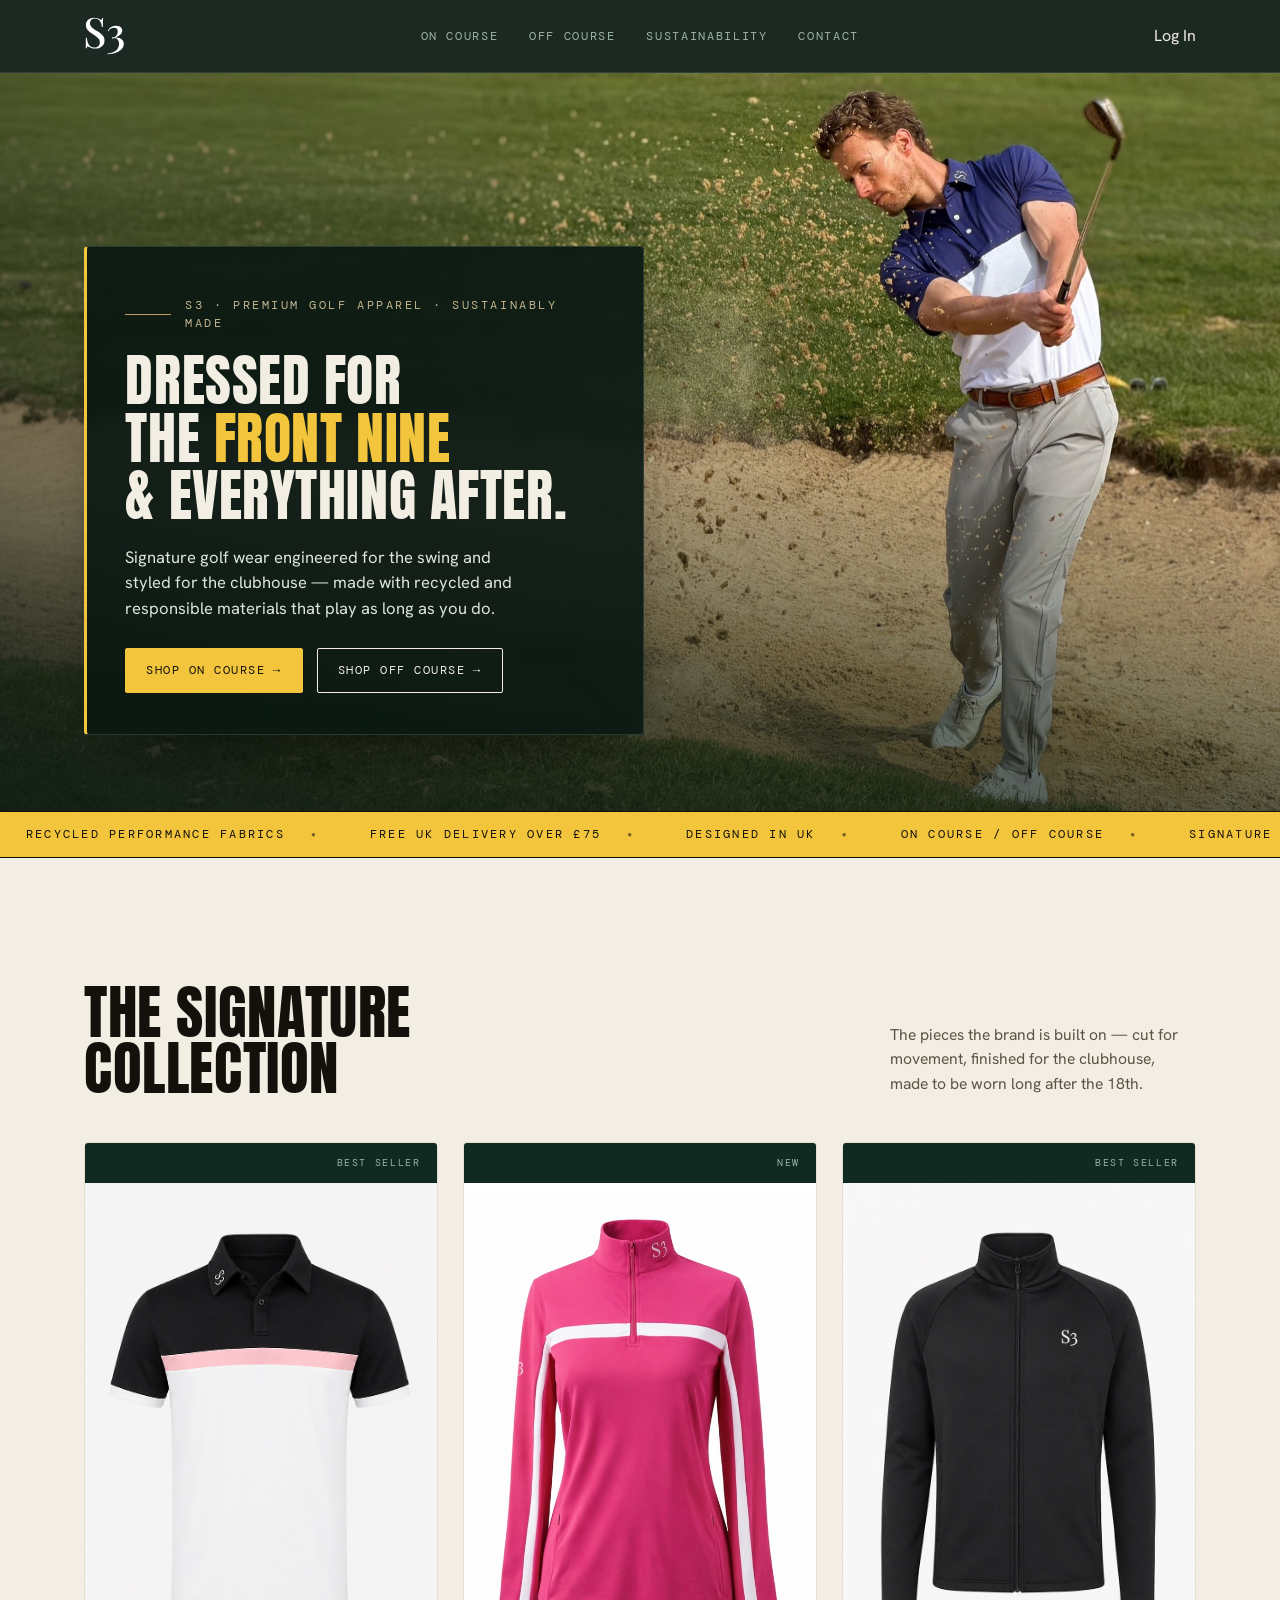
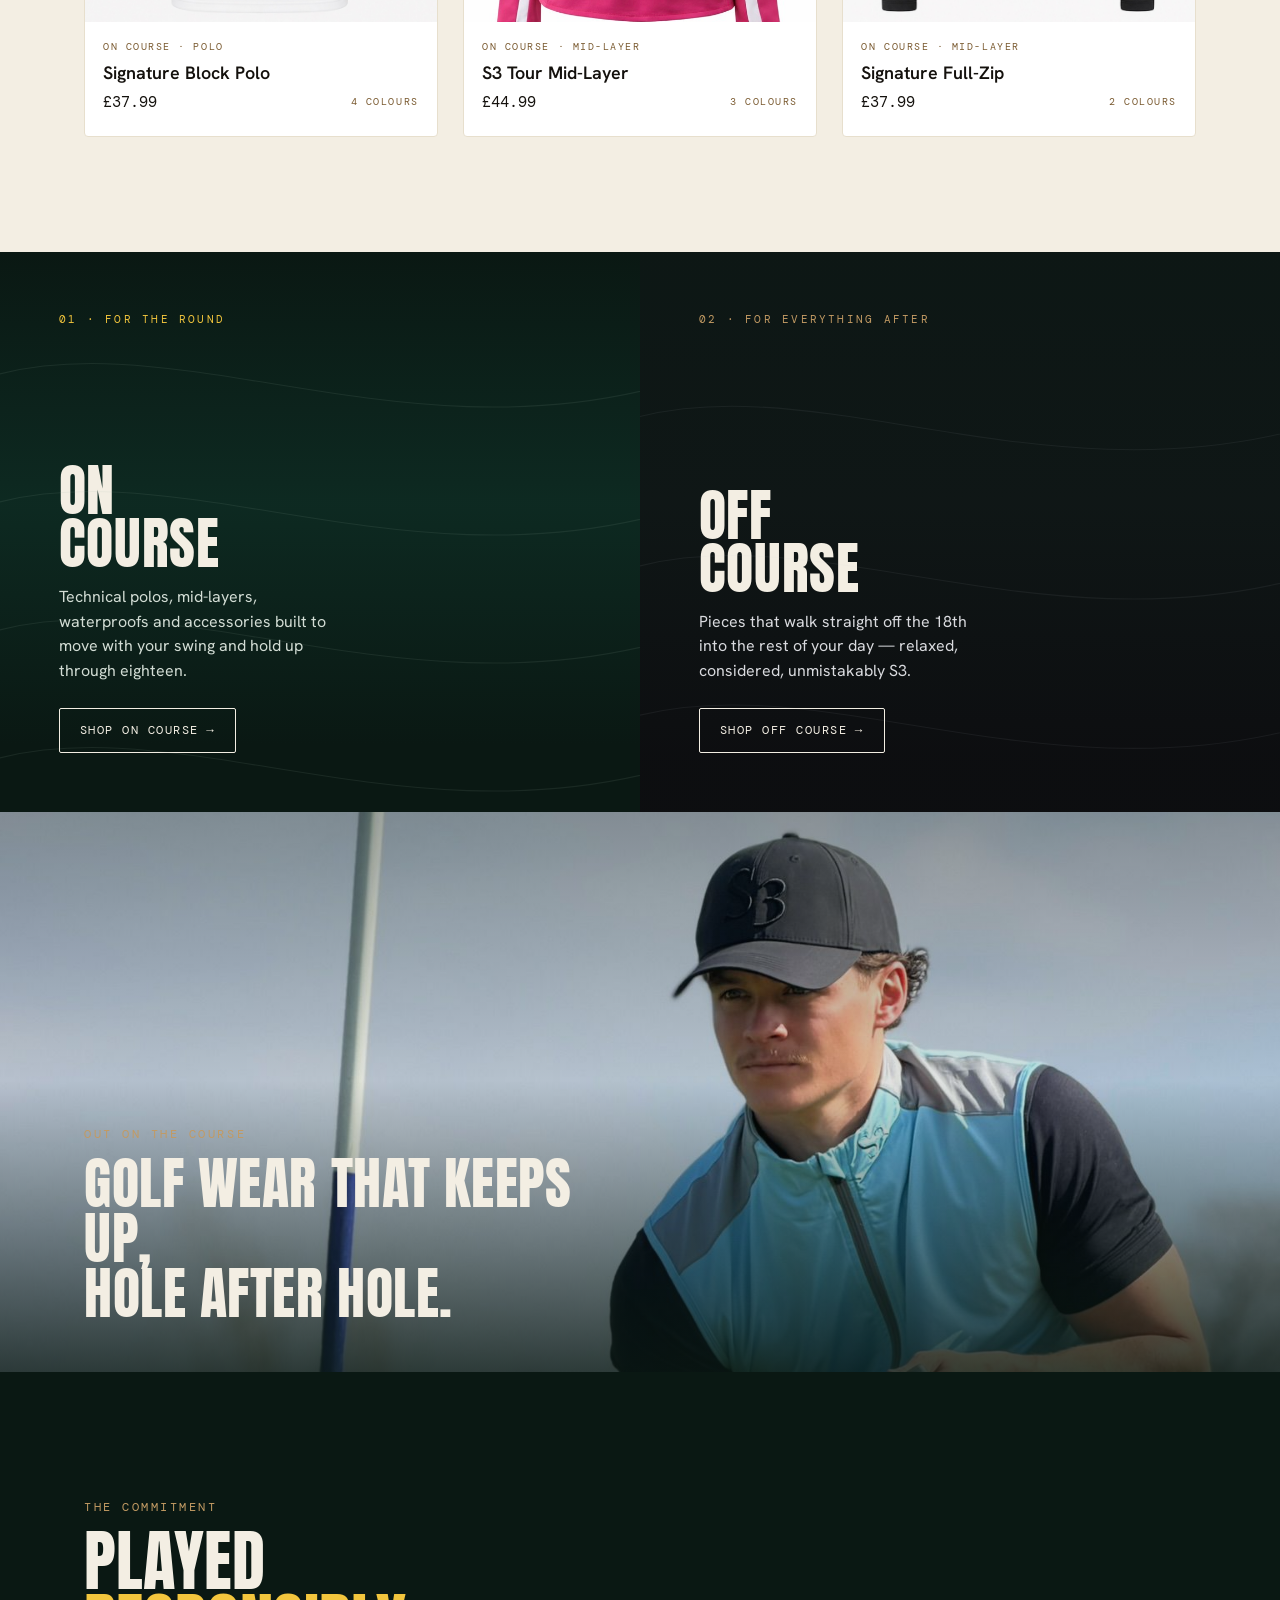
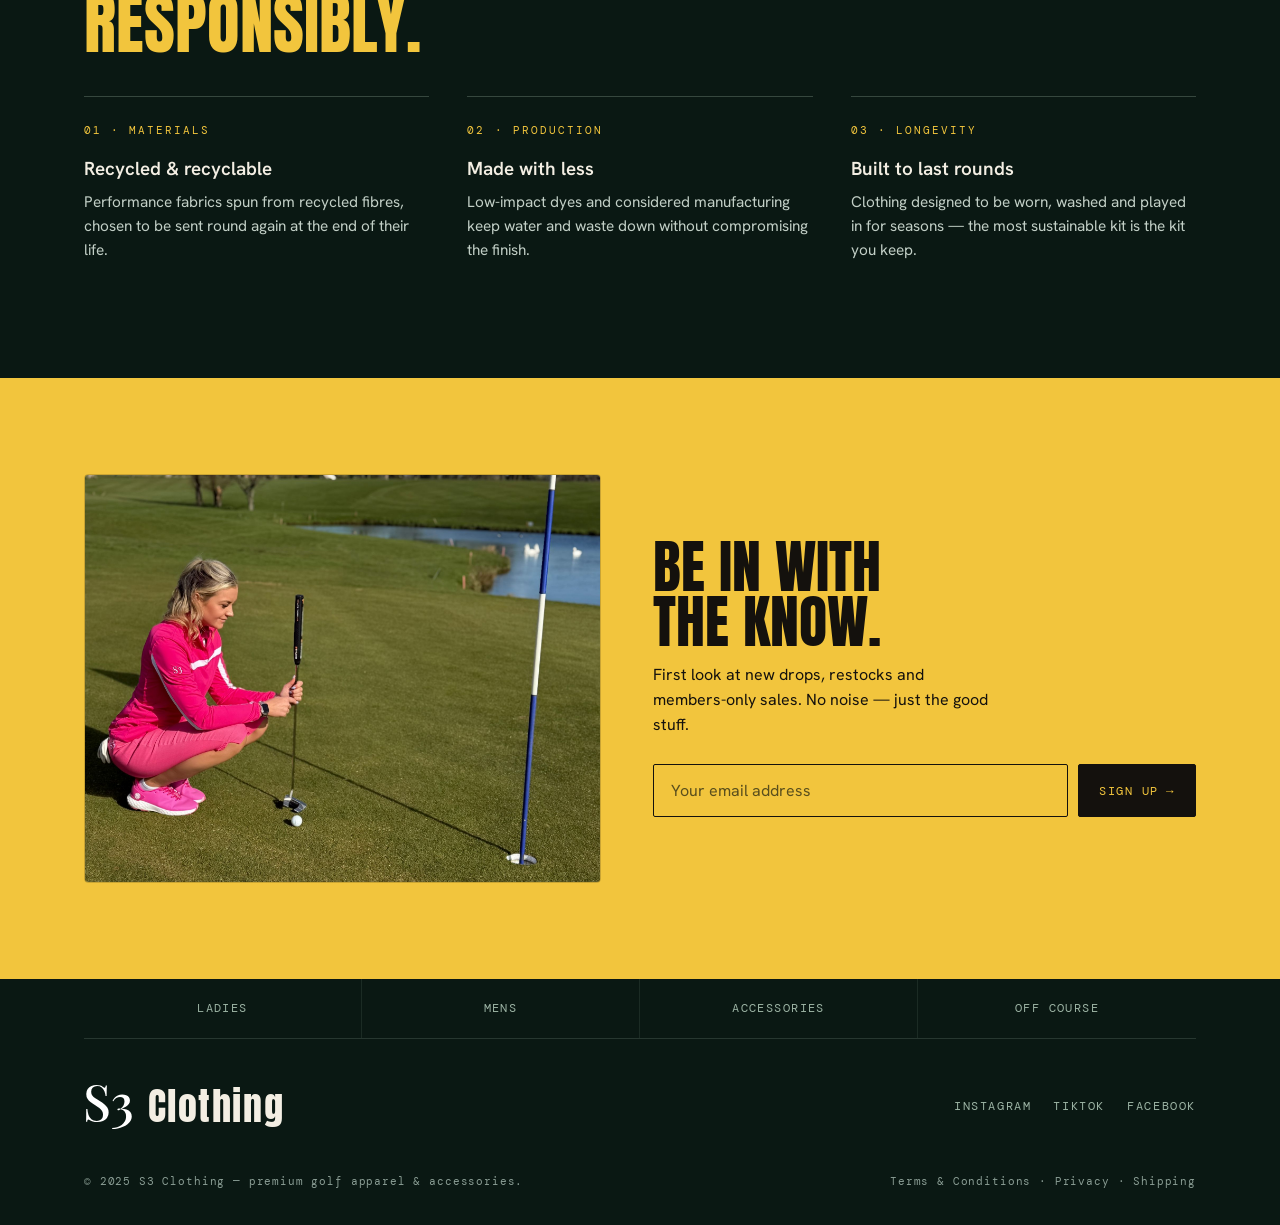
==== commit 72889a92: "Make homepage product cards clickable (names → product links) Names become links (inherit colour, no" ====
--- a/index.html
+++ b/index.html
@@ -3,7 +3,8 @@
   <head>
     <meta charset="UTF-8" />
     <meta name="viewport" content="width=device-width, initial-scale=1.0" />
-    <meta name="robots" content="noindex, nofollow" /><!-- preview build — keep out of search results -->
+    <meta name="robots" content="noindex, nofollow" />
+    <!-- preview build — keep out of search results -->
     <title>
       S3 Clothing — Golf apparel for the front nine and everything after
     </title>
@@ -23,7 +24,7 @@
     <!-- ============ NAV ============ -->
     <header class="nav">
       <div class="wrap nav-inner">
-        <a class="brand" href="#" aria-label="S3 Clothing home">
+        <a class="brand" href="index.html" aria-label="S3 Clothing home">
           <svg
             class="brand-logo"
             viewBox="20.2 -759.6 986 950.6"
@@ -42,12 +43,15 @@
           </svg>
         </a>
         <nav class="nav-links" aria-label="Primary">
-          <a href="#collection">On Course</a>
-          <a href="#split">Off Course</a>
-          <a href="#sustain">Sustainability</a>
-          <a href="#contact">Contact</a>
+          <a href="collection.html">On Course</a>
+          <a href="collection.html#off">Off Course</a>
+          <a href="about.html#sustain">Sustainability</a>
+          <a href="about.html#contact">Contact</a>
         </nav>
-        <a class="nav-cta nav-links" href="#" style="display: flex; gap: 0"
+        <a
+          class="nav-cta nav-links"
+          href="account.html"
+          style="display: flex; gap: 0"
           >Log&nbsp;In</a
         >
         <button class="menu-btn" aria-label="Open menu">Menu</button>
@@ -173,7 +177,7 @@
           <div class="meta">
             <span class="tag">On course · Polo</span>
             <div class="line">
-              <span class="name">Signature Block Polo</span>
+              <a class="name" href="product.html">Signature Block Polo</a>
             </div>
             <div class="line">
               <span class="price">£37.99</span
@@ -193,7 +197,7 @@
           </div>
           <div class="meta">
             <span class="tag">On course · Mid-layer</span>
-            <div class="line"><span class="name">S3 Tour Mid-Layer</span></div>
+            <div class="line"><a class="name" href="product.html">S3 Tour Mid-Layer</a></div>
             <div class="line">
               <span class="price">£44.99</span
               ><span class="tag">3 colours</span>
@@ -214,7 +218,7 @@
           </div>
           <div class="meta">
             <span class="tag">On course · Mid-layer</span>
-            <div class="line"><span class="name">Signature Full-Zip</span></div>
+            <div class="line"><a class="name" href="product.html">Signature Full-Zip</a></div>
             <div class="line">
               <span class="price">£37.99</span
               ><span class="tag">2 colours</span>
@@ -287,7 +291,9 @@
         />
         <div class="wrap band-cap">
           <p class="eyebrow">Out on the course</p>
-          <p class="band-line">Kit that keeps up,<br />hole after hole.</p>
+          <p class="band-line">
+            Golf wear that keeps up,<br />hole after hole.
+          </p>
         </div>
       </div>
     </section>
--- a/assets/theme.css
+++ b/assets/theme.css
@@ -988,3 +988,174 @@
           transform: none;
         }
       }
+
+/* ================= PAGE HEAD (pine) ================= */
+.page-head { background: var(--pine); color: var(--bone); }
+.page-head .wrap { padding-block: clamp(40px, 6vw, 76px); }
+.page-head .eyebrow { color: var(--sand); }
+.page-head h1 { font-family: var(--f-display); text-transform: uppercase;
+  font-size: clamp(2.1rem, 5vw, 3.6rem); line-height: .95; margin-top: 10px; letter-spacing: .01em; }
+.page-head p { max-width: 42ch; color: #cdd9d0; margin: 14px 0 0; font-size: .98rem; }
+
+/* breadcrumb */
+.crumbs { font-family: var(--f-mono); font-size: .68rem; letter-spacing: .16em;
+  text-transform: uppercase; color: var(--sand); display: flex; gap: .6em; align-items: center; }
+.crumbs a:hover { color: var(--bone); }
+.crumbs .sep { opacity: .5; }
+
+/* filter / sort bar */
+.filterbar { position: sticky; top: 72px; z-index: 20;
+  background: rgba(243, 238, 227, .92); backdrop-filter: blur(8px); border-bottom: 1px solid var(--bone-d); }
+.filterbar .wrap { display: flex; align-items: center; justify-content: space-between;
+  gap: 16px; padding-block: 14px; flex-wrap: wrap; }
+.chips { display: flex; gap: 10px; flex-wrap: wrap; }
+.chip { font-family: var(--f-mono); font-size: .7rem; letter-spacing: .12em; text-transform: uppercase;
+  padding: .6em 1em; border: 1.5px solid var(--bone-d); border-radius: 2px; background: #fff;
+  cursor: pointer; color: var(--ink); transition: border-color .2s, background .2s, color .2s; }
+.chip:hover { border-color: var(--pine); color: var(--pine); }
+.chip.is-active { background: var(--pine); color: var(--bone); border-color: var(--pine); }
+.sortwrap { display: flex; align-items: center; gap: 10px; font-family: var(--f-mono);
+  font-size: .7rem; letter-spacing: .12em; text-transform: uppercase; color: var(--sand-text); }
+.sortwrap select { font-family: var(--f-mono); font-size: .72rem; text-transform: uppercase;
+  letter-spacing: .08em; border: 1.5px solid var(--bone-d); border-radius: 2px;
+  padding: .55em 2em .55em .8em; background: #fff; color: var(--ink); cursor: pointer; }
+.result-count { color: var(--sand-text); }
+
+/* badges (overlay on card swatch) */
+.badge { font-family: var(--f-mono); font-size: .58rem; letter-spacing: .14em;
+  text-transform: uppercase; padding: .4em .7em; border-radius: 2px; display: inline-block; }
+.badge-sale { background: var(--flag); color: var(--ink); }
+.card .swatch .badge { position: absolute; top: 12px; left: 12px; z-index: 1; }
+
+/* pagination (scorecard-style) */
+.pager { display: flex; align-items: center; justify-content: center; gap: 14px;
+  font-family: var(--f-mono); font-size: .74rem; letter-spacing: .14em; text-transform: uppercase;
+  color: var(--sand-text); margin-top: clamp(36px, 5vw, 64px); }
+.pager a, .pager span { padding: .6em .9em; }
+.pager .num { border: 1.5px solid var(--bone-d); border-radius: 2px; }
+.pager .num.is-current { background: var(--pine); color: var(--bone); border-color: var(--pine); }
+
+@media (max-width: 560px) { .filterbar .wrap { gap: 10px; } .filterbar .chips { order: 2; } }
+
+/* ================= PRODUCT PAGE ================= */
+.pdp { display: grid; grid-template-columns: 1.1fr .9fr; gap: clamp(28px, 4vw, 64px); align-items: start; }
+.gallery .main { aspect-ratio: 4/5; background: #f4f2ec; border: 1px solid var(--bone-d);
+  border-radius: 4px; overflow: hidden; }
+.gallery .main img { width: 100%; height: 100%; object-fit: cover; }
+.thumbs { display: flex; gap: 12px; margin-top: 12px; }
+.thumb { width: 72px; aspect-ratio: 4/5; border: 1.5px solid var(--bone-d); border-radius: 2px;
+  overflow: hidden; cursor: pointer; background: #f4f2ec; padding: 0; }
+.thumb.is-active { border-color: var(--pine); }
+.thumb img { width: 100%; height: 100%; object-fit: cover; }
+.pdp-info .eyebrow { color: var(--sand-text); }
+.pdp-info h1 { font-family: var(--f-display); text-transform: uppercase;
+  font-size: clamp(1.9rem, 3.4vw, 2.8rem); line-height: 1; margin-top: 10px; letter-spacing: .01em; }
+.pdp-info .price { font-family: var(--f-mono); font-size: 1.3rem; margin-top: 12px; }
+.pdp-info .lede { color: #5b5345; margin: 18px 0 0; max-width: 46ch; }
+.opt { margin-top: 26px; }
+.opt .opt-label { font-family: var(--f-mono); font-size: .68rem; letter-spacing: .16em;
+  text-transform: uppercase; color: var(--sand-text); display: block; margin-bottom: 12px; }
+.swatches { display: flex; gap: 12px; }
+.swatch-dot { width: 34px; height: 34px; border-radius: 50%; border: 1.5px solid var(--bone-d);
+  cursor: pointer; transition: transform .15s; padding: 0; }
+.swatch-dot:hover { transform: scale(1.08); }
+.swatch-dot.is-active { outline: 2px solid var(--pine); outline-offset: 2px; }
+.swatch-dot.sw-ink { background: var(--ink); }
+.swatch-dot.sw-bone { background: var(--bone); }
+.swatch-dot.sw-pine { background: var(--pine); }
+.swatch-dot.sw-sand { background: var(--sand); }
+.sizes { display: flex; gap: 10px; flex-wrap: wrap; }
+.size-pill { font-family: var(--f-mono); font-size: .78rem; letter-spacing: .06em; min-width: 46px;
+  text-align: center; padding: .7em .6em; border: 1.5px solid var(--bone-d); border-radius: 2px;
+  background: #fff; color: var(--ink); cursor: pointer; transition: border-color .2s, background .2s, color .2s; }
+.size-pill:hover { border-color: var(--pine); }
+.size-pill.is-active { background: var(--pine); color: var(--bone); border-color: var(--pine); }
+.size-pill[aria-disabled="true"] { opacity: .4; cursor: not-allowed; text-decoration: line-through; }
+.qty { display: inline-flex; align-items: center; border: 1.5px solid var(--ink); border-radius: 2px; }
+.qty button { width: 42px; height: 42px; background: transparent; border: 0; font-family: var(--f-mono);
+  font-size: 1.1rem; cursor: pointer; color: var(--ink); }
+.qty button:hover { background: var(--bone-d); }
+.qty input { width: 44px; text-align: center; border: 0; border-inline: 1.5px solid var(--ink);
+  font-family: var(--f-mono); font-size: .9rem; padding: .6em 0; background: transparent; -moz-appearance: textfield; }
+.qty input::-webkit-outer-spin-button, .qty input::-webkit-inner-spin-button { -webkit-appearance: none; margin: 0; }
+.btn-block { width: 100%; justify-content: center; margin-top: 24px; }
+.acc { border-top: 1px solid var(--bone-d); margin-top: 34px; }
+.acc-item { border-bottom: 1px solid var(--bone-d); }
+.acc-trigger { width: 100%; display: flex; align-items: center; justify-content: space-between; gap: 12px;
+  background: none; border: 0; padding: 18px 0; cursor: pointer; font-family: var(--f-body);
+  font-weight: 600; font-size: 1rem; color: var(--ink); text-align: left; }
+.acc-trigger .ico { font-family: var(--f-mono); transition: transform .25s; }
+.acc-trigger[aria-expanded="true"] .ico { transform: rotate(45deg); }
+.acc-panel { display: grid; grid-template-rows: 0fr; transition: grid-template-rows .3s ease; }
+.acc-item.is-open .acc-panel { grid-template-rows: 1fr; }
+.acc-panel-inner { overflow: hidden; color: #5b5345; }
+.acc-panel-inner p { margin: 0 0 18px; }
+@media (max-width: 900px) { .pdp { grid-template-columns: 1fr; } }
+
+/* ================= CART ================= */
+.cart { display: grid; grid-template-columns: 1.6fr .9fr; gap: clamp(28px, 4vw, 56px); align-items: start; }
+.line-items { border-top: 1px solid var(--bone-d); }
+.line-item { display: grid; grid-template-columns: 88px 1fr auto; gap: 18px; padding: 22px 0;
+  border-bottom: 1px solid var(--bone-d); align-items: center; }
+.line-item .li-thumb { width: 88px; aspect-ratio: 4/5; border-radius: 2px; overflow: hidden; background: #f4f2ec; }
+.line-item .li-thumb img { width: 100%; height: 100%; object-fit: cover; }
+.line-item .li-name { font-weight: 600; font-size: 1.02rem; }
+.line-item .li-variant { font-family: var(--f-mono); font-size: .66rem; letter-spacing: .12em;
+  text-transform: uppercase; color: var(--sand-text); margin-top: 4px; }
+.line-item .li-controls { display: flex; align-items: center; gap: 18px; margin-top: 12px; }
+.line-item .li-remove { font-family: var(--f-mono); font-size: .62rem; letter-spacing: .12em;
+  text-transform: uppercase; color: var(--sand-text); background: none; border: 0; cursor: pointer; }
+.line-item .li-remove:hover { color: var(--ink); }
+.line-item .li-price { font-family: var(--f-mono); font-size: .95rem; text-align: right; align-self: start; }
+.summary { background: #fff; border: 1px solid var(--bone-d); border-radius: 4px;
+  padding: clamp(22px, 2.6vw, 32px); position: sticky; top: 96px; }
+.summary h2 { font-family: var(--f-display); text-transform: uppercase; font-size: 1.5rem; margin-bottom: 18px; }
+.summary .row { display: flex; justify-content: space-between; font-family: var(--f-mono);
+  font-size: .82rem; padding: 10px 0; color: #5b5345; }
+.summary .row.total { border-top: 1px solid var(--bone-d); margin-top: 8px; padding-top: 16px;
+  color: var(--ink); font-size: 1rem; }
+.ship-bar { height: 6px; border-radius: 3px; background: var(--bone-d); overflow: hidden; margin: 14px 0 6px; }
+.ship-bar i { display: block; height: 100%; background: var(--flag); }
+.ship-note { font-family: var(--f-mono); font-size: .64rem; letter-spacing: .1em;
+  text-transform: uppercase; color: var(--sand-text); }
+.cart-empty { text-align: center; padding: clamp(48px, 8vw, 96px) 0; }
+.cart-empty h2 { font-family: var(--f-display); text-transform: uppercase; font-size: clamp(2rem,5vw,3rem); }
+.cart-empty p { color: #5b5345; margin: 14px 0 26px; }
+@media (max-width: 900px) { .cart { grid-template-columns: 1fr; } }
+
+/* ================= SEARCH ================= */
+.searchbox { display: flex; gap: 10px; max-width: 560px; margin-top: 18px; }
+.searchbox input { flex: 1; border: 1.5px solid rgba(243,238,227,.5); background: rgba(10,24,19,.4);
+  border-radius: 2px; padding: .9em 1.1em; font-family: var(--f-body); font-size: 1rem; color: var(--bone); }
+.searchbox input::placeholder { color: var(--sage); }
+.no-results { text-align: center; padding: clamp(48px, 8vw, 96px) 0; color: #5b5345; }
+.no-results h2 { font-family: var(--f-display); text-transform: uppercase; color: var(--ink);
+  font-size: clamp(1.8rem,4vw,2.6rem); margin-bottom: 12px; }
+
+/* ================= FORMS / AUTH ================= */
+.field { display: flex; flex-direction: column; gap: 8px; margin-bottom: 18px; }
+.field label { font-family: var(--f-mono); font-size: .66rem; letter-spacing: .14em;
+  text-transform: uppercase; color: var(--sand-text); }
+.field input { border: 1.5px solid var(--bone-d); border-radius: 2px; padding: .9em 1.1em;
+  font-family: var(--f-body); font-size: 1rem; color: var(--ink); background: #fff; }
+.field input:focus { border-color: var(--pine); outline: none; }
+.auth { display: grid; grid-template-columns: 1fr 1fr; gap: clamp(28px, 4vw, 56px); }
+.auth .panel { background: #fff; border: 1px solid var(--bone-d); border-radius: 4px; padding: clamp(26px, 3vw, 44px); }
+.auth h2 { font-family: var(--f-display); text-transform: uppercase; font-size: 1.8rem; margin-bottom: 20px; }
+@media (max-width: 780px) { .auth { grid-template-columns: 1fr; } }
+
+/* ================= 404 ================= */
+.notfound { background: var(--pine); color: var(--bone); min-height: 70vh; display: flex;
+  flex-direction: column; align-items: center; justify-content: center; text-align: center; padding: var(--gut); }
+.notfound .code { font-family: var(--f-mono); color: var(--sand); letter-spacing: .2em; text-transform: uppercase; }
+.notfound h1 { font-family: var(--f-display); text-transform: uppercase;
+  font-size: clamp(3rem, 10vw, 7rem); line-height: .9; margin: 14px 0; }
+.notfound h1 em { font-style: normal; color: var(--flag); }
+.notfound p { color: #cdd9d0; max-width: 40ch; margin: 0 0 26px; }
+
+/* ===== Stretched link: make the whole product card clickable =====
+   Applies only where the product name is a link (a.name) — collection,
+   search and related-product grids. The homepage uses <span class="name">,
+   so its cards are unaffected. */
+.card { position: relative; }
+a.name::after { content: ""; position: absolute; inset: 0; z-index: 1; }
